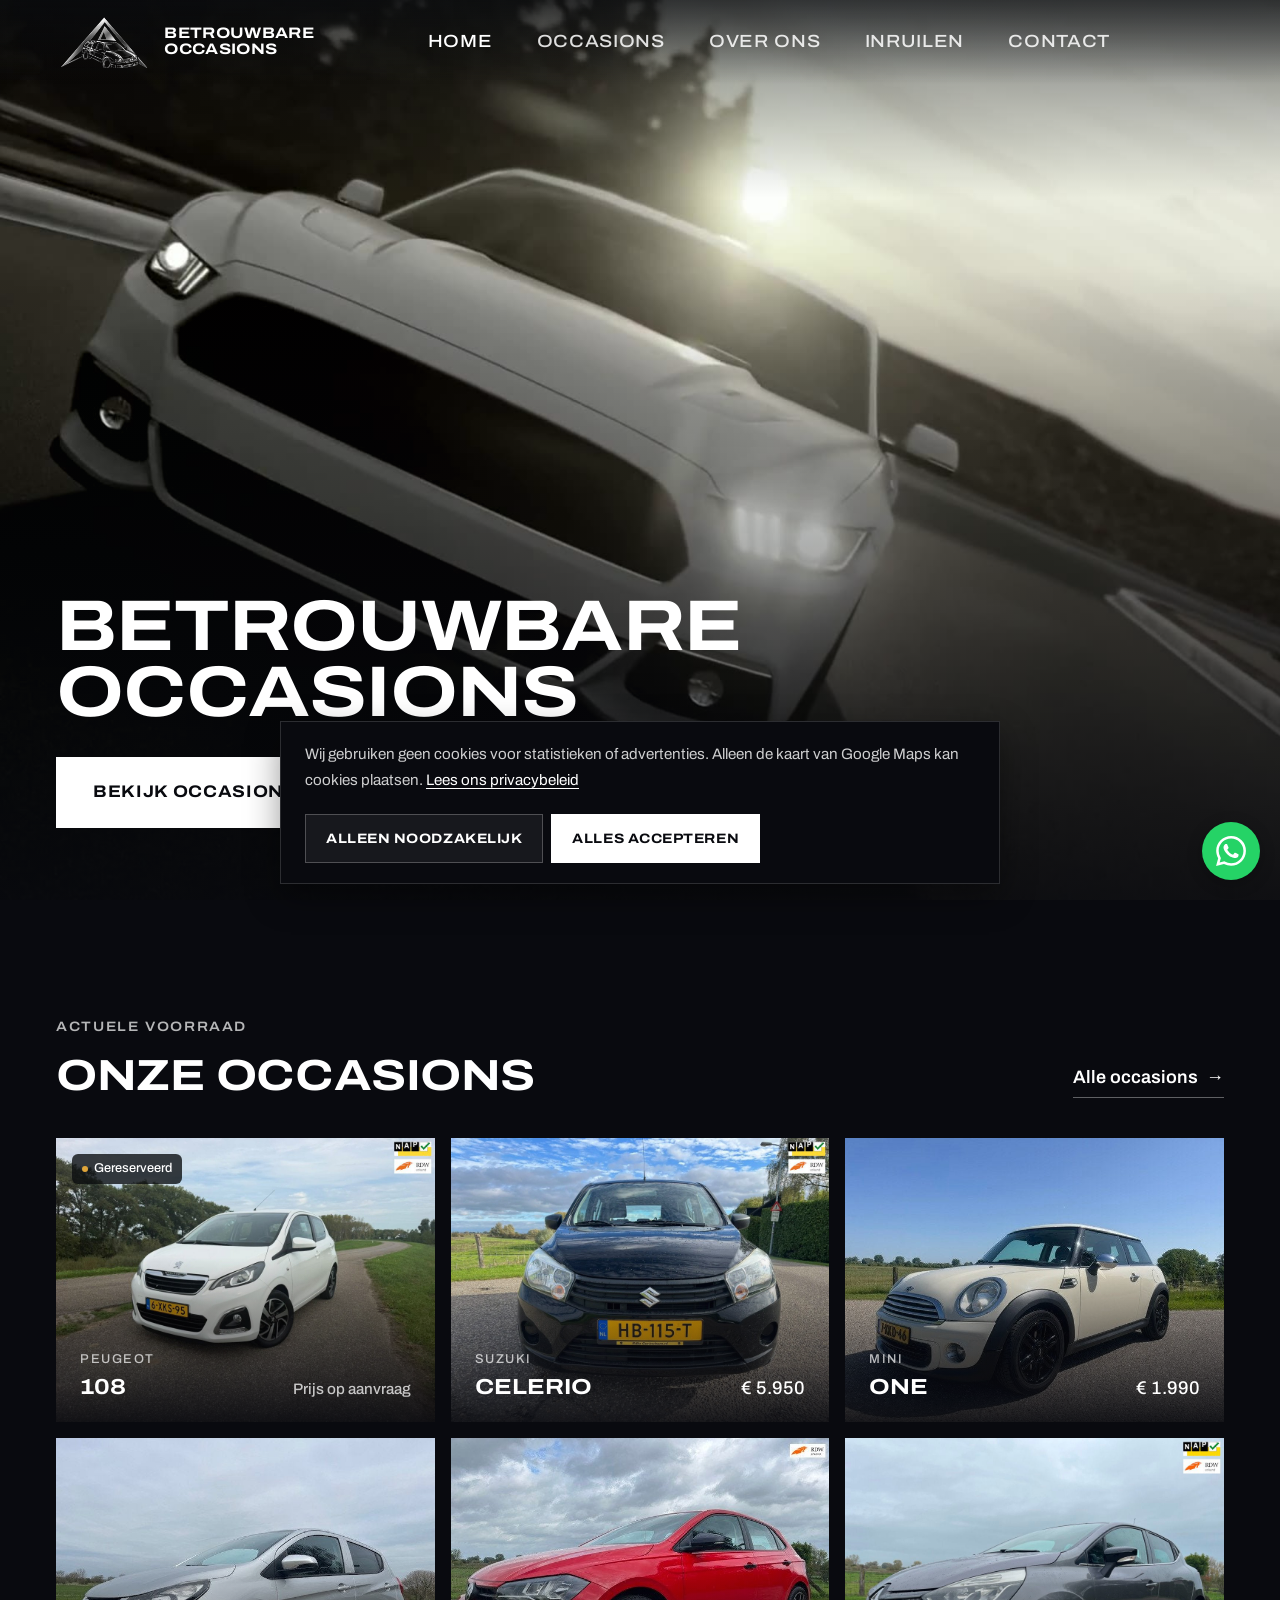
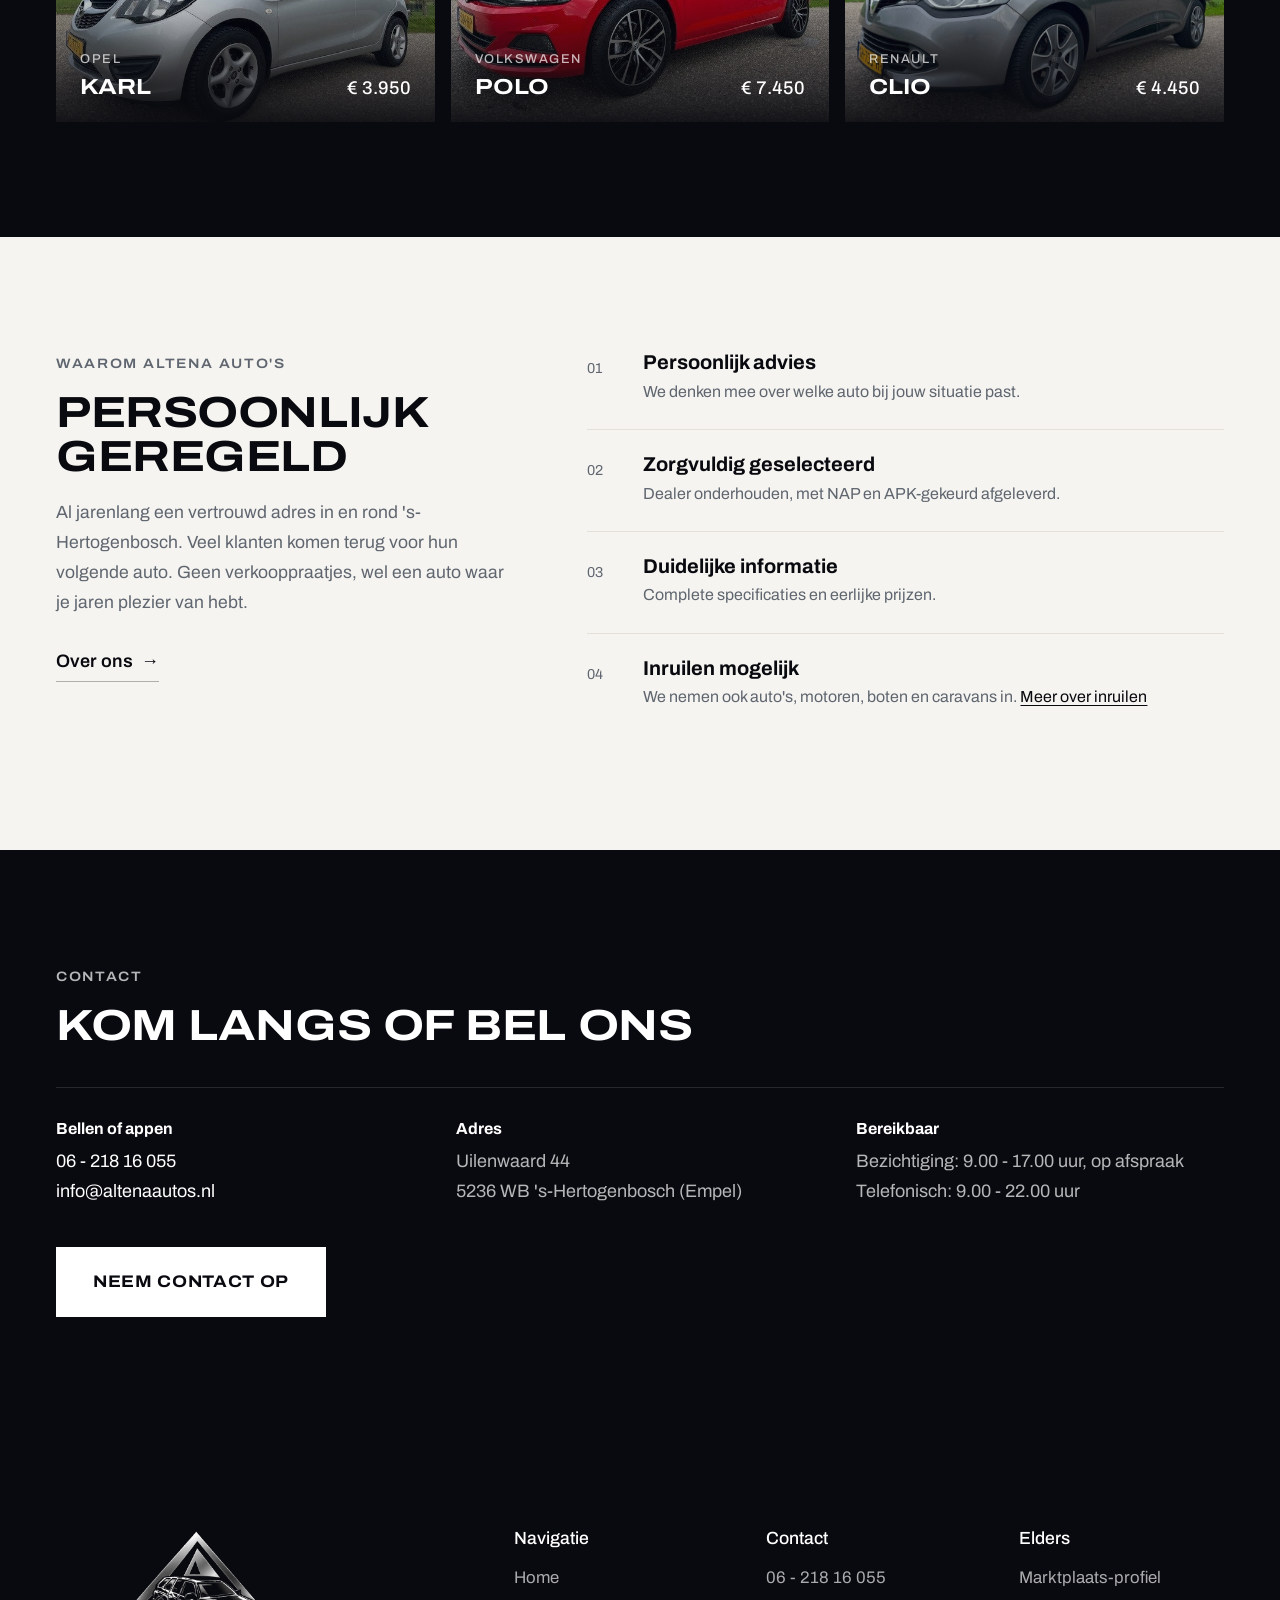
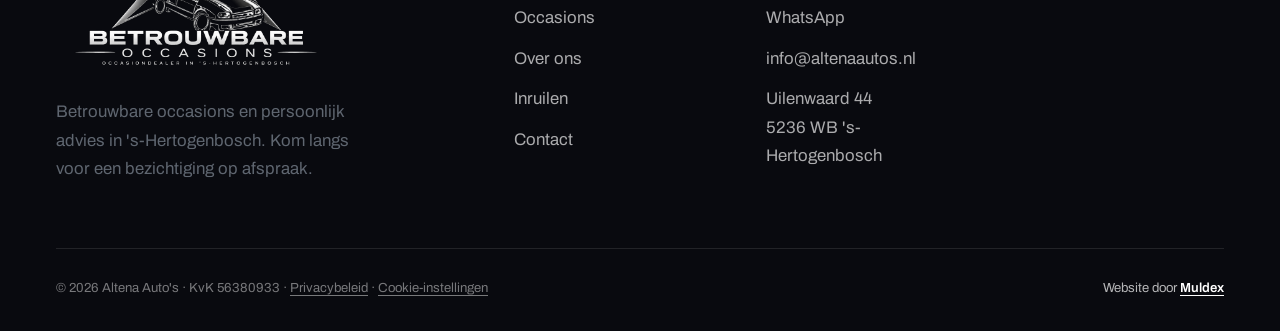
==== index.html @ 9560dcf1 "KvK-nummer 56380933 in footer en privacybeleid Co-Authored-By: Claude Opus 5.5 <noreply@anthropic.co" ====
<!DOCTYPE html>
<html lang="nl">
<head>
<meta charset="UTF-8">
<meta name="viewport" content="width=device-width, initial-scale=1.0">
<title>Altena Auto's | Betrouwbare occasions in 's-Hertogenbosch</title>
<meta name="description" content="Altena Auto's in 's-Hertogenbosch (Empel) verkoopt betrouwbare tweedehands auto's met persoonlijk advies. Bekijk onze actuele occasions en neem vrijblijvend contact op.">
<link rel="canonical" href="https://altenaautos.nl/">

<!-- Open Graph -->
<meta property="og:type" content="website">
<meta property="og:site_name" content="Altena Auto's">
<meta property="og:title" content="Altena Auto's | Betrouwbare occasions in 's-Hertogenbosch">
<meta property="og:description" content="Betrouwbare tweedehands auto's, persoonlijk advies en een auto die bij je past. Bekijk de actuele occasions van Altena Auto's.">
<meta property="og:image" content="https://altenaautos.nl/images/general/og-image.jpg">
<meta property="og:url" content="https://altenaautos.nl/">
<meta property="og:locale" content="nl_NL">
<meta name="twitter:card" content="summary_large_image">
<meta name="twitter:image" content="https://altenaautos.nl/images/general/og-image.jpg">

<link rel="icon" href="/favicon.ico" sizes="48x48">
<link rel="icon" type="image/png" href="/favicon-48.png" sizes="48x48">
<link rel="icon" type="image/png" href="/favicon-32.png" sizes="32x32">
<link rel="icon" type="image/png" href="/favicon-16.png" sizes="16x16">
<link rel="apple-touch-icon" href="/apple-touch-icon.png">
<link rel="manifest" href="/site.webmanifest">
<meta name="theme-color" content="#090A0F">

<!-- Fonts -->
<link rel="preload" href="/fonts/archivo-variable.woff2" as="font" type="font/woff2" crossorigin>

<link rel="stylesheet" href="css/style.css">

<script type="application/ld+json">
{
  "@context": "https://schema.org",
  "@graph": [
    {
      "@type": "AutoDealer",
      "@id": "https://altenaautos.nl/#bedrijf",
      "name": "Altena Auto's",
      "description": "Betrouwbare occasions met persoonlijk advies in 's-Hertogenbosch. Dealer onderhouden, NAP-gecontroleerd en APK-gekeurd afgeleverd.",
      "url": "https://altenaautos.nl/",
      "logo": "https://altenaautos.nl/images/logo/logo-512.png",
      "image": "https://altenaautos.nl/images/general/og-image.jpg",
      "telephone": "+31621816055",
      "email": "info@altenaautos.nl",
      "priceRange": "€€",
      "address": {
        "@type": "PostalAddress",
        "streetAddress": "Uilenwaard 44",
        "postalCode": "5236 WB",
        "addressLocality": "'s-Hertogenbosch",
        "addressRegion": "Noord-Brabant",
        "addressCountry": "NL"
      },
      "contactPoint": {
        "@type": "ContactPoint",
        "telephone": "+31621816055",
        "contactType": "customer service",
        "availableLanguage": "nl",
        "hoursAvailable": { "@type": "OpeningHoursSpecification", "dayOfWeek": ["Monday","Tuesday","Wednesday","Thursday","Friday","Saturday","Sunday"], "opens": "09:00", "closes": "22:00" }
      },
      "sameAs": ["https://www.marktplaats.nl/u/altena-auto-s/248670/"]
    },
    {
      "@type": "WebSite",
      "@id": "https://altenaautos.nl/#website",
      "name": "Altena Auto's",
      "alternateName": ["Altena Autos", "Altenaautos"],
      "url": "https://altenaautos.nl/",
      "inLanguage": "nl-NL",
      "publisher": { "@id": "https://altenaautos.nl/#bedrijf" }
    },
    {
      "@type": "SiteNavigationElement",
      "name": ["Occasions", "Over ons", "Inruilen", "Contact"],
      "url": ["https://altenaautos.nl/occasions", "https://altenaautos.nl/over-ons", "https://altenaautos.nl/inruilen", "https://altenaautos.nl/contact"]
    }
  ]
}
</script>
</head>
<body>
<a class="skip-link" href="#main">Naar hoofdinhoud</a>

<header class="site-header">
  <div class="container">
    <a href="index.html" class="logo" aria-label="Altena Auto's, home">
      <img class="logo-mark" src="images/logo/logo-mark.png" alt="" width="360" height="194"><span class="logo-text">Betrouwbare<br>occasions</span>
    </a>
    <nav class="main-nav" id="main-nav" aria-label="Hoofdnavigatie">
      <a href="index.html" aria-current="page">Home</a>
      <a href="occasions.html">Occasions</a>
      <a href="over-ons.html">Over ons</a>
      <a href="inruilen.html">Inruilen</a>
      <a href="contact.html">Contact</a>
    </nav>
    <div class="header-actions">
      <a href="occasions.html" class="btn btn-primary"><span class="btn-label">Bekijk occasions</span></a>
      <button class="nav-toggle" aria-label="Menu openen" aria-expanded="false" aria-controls="main-nav"><span></span></button>
    </div>
  </div>
</header>

<main id="main">

  <section class="hero hero-video">
    <video class="hero-media" autoplay muted loop playsinline preload="metadata" poster="images/general/hero-poster.jpg" aria-hidden="true">
      <source src="images/general/hero-720.mp4" type="video/mp4" media="(max-width: 900px)">
      <source src="images/general/hero-1080.mp4" type="video/mp4">
    </video>
    <div class="container hero-content">
      <h1>Betrouwbare<br>occasions</h1>
      <div class="hero-ctas">
        <a href="occasions.html" class="btn btn-primary">Bekijk occasions</a>
        <a href="tel:+31621816055" class="btn btn-secondary">Bel 06 - 218 16 055</a>
      </div>
    </div>
  </section>

  <section id="occasions" class="home-stock" aria-labelledby="occasions-heading">
    <div class="container">
      <div class="home-head">
        <div>
          <p class="home-kicker">Actuele voorraad</p>
          <h2 id="occasions-heading">Onze occasions</h2>
        </div>
        <a href="occasions.html" class="home-more">Alle occasions <span aria-hidden="true">→</span></a>
      </div>
      <div class="stagger-grid" id="home-occasion-grid">
        <p>Occasions worden geladen…</p>
      </div>
    </div>
  </section>

  <section class="home-why" aria-labelledby="why-heading">
    <div class="container home-why-grid">
      <div>
        <p class="home-kicker">Waarom Altena Auto's</p>
        <h2 id="why-heading">Persoonlijk geregeld</h2>
        <p class="home-text">Al jarenlang een vertrouwd adres in en rond 's-Hertogenbosch. Veel klanten komen terug voor hun volgende auto. Geen verkooppraatjes, wel een auto waar je jaren plezier van hebt.</p>
        <a href="over-ons.html" class="home-more">Over ons <span aria-hidden="true">→</span></a>
      </div>
      <ol class="home-points">
        <li><span>01</span><div><h3>Persoonlijk advies</h3><p>We denken mee over welke auto bij jouw situatie past.</p></div></li>
        <li><span>02</span><div><h3>Zorgvuldig geselecteerd</h3><p>Dealer onderhouden, met NAP en APK-gekeurd afgeleverd.</p></div></li>
        <li><span>03</span><div><h3>Duidelijke informatie</h3><p>Complete specificaties en eerlijke prijzen.</p></div></li>
        <li><span>04</span><div><h3>Inruilen mogelijk</h3><p>We nemen ook auto's, motoren, boten en caravans in. <a href="inruilen.html">Meer over inruilen</a></p></div></li>
      </ol>
    </div>
  </section>

  <section class="home-contact" aria-labelledby="contact-heading">
    <div class="container">
      <p class="home-kicker">Contact</p>
      <h2 id="contact-heading">Kom langs of bel ons</h2>
      <div class="home-contact-grid">
        <div>
          <h3>Bellen of appen</h3>
          <p><a href="tel:+31621816055">06 - 218 16 055</a><br><a href="mailto:info@altenaautos.nl">info@altenaautos.nl</a></p>
        </div>
        <div>
          <h3>Adres</h3>
          <p>Uilenwaard 44<br>5236 WB 's-Hertogenbosch (Empel)</p>
        </div>
        <div>
          <h3>Bereikbaar</h3>
          <p>Bezichtiging: 9.00 - 17.00 uur, op afspraak<br>Telefonisch: 9.00 - 22.00 uur</p>
        </div>
      </div>
      <a href="contact.html" class="btn btn-primary">Neem contact op</a>
    </div>
  </section>

</main>

<footer class="site-footer">
  <div class="container">
    <div class="footer-grid">
      <div class="footer-col footer-brand">
        <a href="index.html" class="logo" aria-label="Altena Auto's, home">
          <img class="logo-full" src="images/logo/logo-full.png" alt="Betrouwbare Occasions, occasiondealer in 's-Hertogenbosch" width="900" height="450">
        </a>
        <p>Betrouwbare occasions en persoonlijk advies in 's-Hertogenbosch. Kom langs voor een bezichtiging op afspraak.</p>
      </div>
      <div class="footer-col">
        <h4>Navigatie</h4>
        <ul>
          <li><a href="index.html">Home</a></li>
          <li><a href="occasions.html">Occasions</a></li>
          <li><a href="over-ons.html">Over ons</a></li>
          <li><a href="inruilen.html">Inruilen</a></li>
          <li><a href="contact.html">Contact</a></li>
        </ul>
      </div>
      <div class="footer-col">
        <h4>Contact</h4>
        <ul>
          <li><a href="tel:+31621816055">06 - 218 16 055</a></li>
          <li><a href="mailto:info@altenaautos.nl">info@altenaautos.nl</a></li>
          <li>Uilenwaard 44<br>5236 WB 's-Hertogenbosch</li>
        </ul>
      </div>
      <div class="footer-col">
        <h4>Elders</h4>
        <ul>
          <li><a href="https://www.marktplaats.nl/u/altena-auto-s/248670/" target="_blank" rel="noopener">Marktplaats-profiel</a></li>
        </ul>
      </div>
    </div>
    <div class="footer-bottom">
      <span>© <span id="footer-year"></span> Altena Auto's · KvK 56380933 · <a href="privacybeleid.html">Privacybeleid</a> · <button type="button" class="cookie-settings-link">Cookie-instellingen</button></span>
      <span class="credit">Website door <a href="https://muldex.nl" target="_blank" rel="noopener">Muldex</a></span>
    </div>
  </div>
</footer>

<div class="mobile-cta-bar">
  <a href="tel:+31621816055" class="btn btn-outline">Bel direct</a>
  <a href="occasions.html" class="btn btn-primary">Bekijk occasions</a>
</div>

<script src="js/vehicles.js"></script>
<script src="js/main.js"></script>
<script>
  document.getElementById("footer-year").textContent = new Date().getFullYear();
  (async function () {
    const grid = document.getElementById("home-occasion-grid");
    try {
      const vehicles = await AltenaVehicles.loadVehicles();
      const featured = vehicles.filter(v => v.status !== "verkocht").slice(0, 6);
      grid.innerHTML = (featured.length ? featured : vehicles).map(v => AltenaVehicles.occasionCardHTML(v)).join("");
    } catch (e) {
      grid.innerHTML = '<p class="text-center">Voorraad kon niet worden geladen. <a href="occasions.html">Bekijk de occasionpagina</a>.</p>';
      console.error(e);
    }
    AltenaVehicles.renderReveal();
  })();
</script>
</body>
</html>
---- css/style.css ----
/* =========================================================
   Altena Auto's, Design System
   Rustige showroom: donkere openers, warme lichte contentvlakken,
   de foto's van de auto's als blikvanger en het oranje merkaccent
   alleen op knoppen en prijzen.
   Typografie: Barlow (tekst) + IBM Plex Mono (specificaties).
   ========================================================= */
@font-face {
  font-family: "Archivo"; font-style: normal; font-display: swap;
  font-weight: 100 900; font-stretch: 62% 125%;
  src: url("../fonts/archivo-variable.woff2") format("woff2-variations"), url("../fonts/archivo-variable.woff2") format("woff2");
}

:root {
  /* Colors */
  --color-ink:        #090A0F;
  --color-ink-soft:   #11131A;
  --color-ink-line:   rgba(255, 255, 255, 0.10);
  --color-ink-line-strong: rgba(255, 255, 255, 0.18);

  --color-orange:      #090A0F;
  --color-orange-dark: #090A0F;
  --color-orange-light:#FFFFFF;
  --color-orange-wash: rgba(9, 10, 15, 0.06);

  --color-white:  #FFFFFF;
  --color-gray-50:  #F6F4F0;
  --color-gray-100: #EFECE6;
  --color-gray-200: #E4E0D8;
  --color-gray-300: #D2CDC2;
  --color-gray-400: #9A968D;
  --color-gray-600: #5F6670;
  --color-gray-800: #2B333C;

  --color-text:       #14171B;
  --color-text-muted: #5F6670;
  --color-line:       #E4E0D8;

  --color-available: #1E8E5A;
  --color-reserved:  #B4740E;
  --color-sold:      #6B7280;

  /* Typography */
  --font-display: "Archivo", "Segoe UI", Arial, sans-serif;
  --font-body: "Archivo", "Segoe UI", Arial, sans-serif;
  --font-serif: "Archivo", "Segoe UI", Arial, sans-serif;
  --font-mono: "Archivo", "Segoe UI", Arial, sans-serif;

  /* Radii */
  --radius-sm: 8px;
  --radius-md: 12px;
  --radius-lg: 16px;
  --radius-pill: 999px;

  /* Shadows */
  --shadow-sm: 0 1px 2px rgba(10, 12, 15, 0.06);
  --shadow-md: 0 8px 24px rgba(10, 12, 15, 0.08);
  --shadow-lg: 0 16px 40px rgba(10, 12, 15, 0.16);

  /* Layout */
  --container-w: 1240px;
  --header-h: 84px;

  --ease-out: cubic-bezier(0.2, 0.8, 0.2, 1);
  --dur-fast: 0.15s;
  --dur-med: 0.24s;
}

*, *::before, *::after { box-sizing: border-box; }
* { margin: 0; padding: 0; }

html { scroll-behavior: smooth; scroll-padding-top: calc(var(--header-h) + 16px); }

@media (prefers-reduced-motion: reduce) {
  html { scroll-behavior: auto; }
  *, *::before, *::after { animation-duration: 0.01ms !important; animation-delay: 0s !important; transition-duration: 0.01ms !important; }
  .hero-content > *, .reveal { opacity: 1 !important; transform: none !important; }
}

body {
  font-family: var(--font-body);
  background: var(--color-gray-50);
  color: var(--color-text);
  font-size: 17.5px;
  line-height: 1.7;
  -webkit-font-smoothing: antialiased;
  text-rendering: optimizeLegibility;
  overflow-x: hidden;
}
::selection { background: var(--color-orange); color: var(--color-white); }

img, svg { display: block; max-width: 100%; }
a { color: inherit; text-decoration: none; }
button { font: inherit; cursor: pointer; background: none; border: none; color: inherit; }
ul, ol { list-style: none; }
input, select, textarea { font: inherit; color: inherit; }
:focus-visible { outline: 2px solid var(--color-orange-light); outline-offset: 3px; }

h1, h2, h3, h4 {
  font-family: var(--font-display);
  color: var(--color-ink);
  line-height: 1.08;
  font-weight: 600;
  letter-spacing: 0;
}

h1 { font-size: clamp(2.4rem, 5vw, 4.2rem); }
h2 { font-size: clamp(2rem, 4vw, 3.3rem); }
h3 { font-size: 1.3rem; letter-spacing: 0; }
h4 { font-size: 1.05rem; letter-spacing: 0; }

p { color: var(--color-text-muted); }

/* Oud kleuraccent binnen kopjes: <em class="serif-em">woord</em>. Neemt nu gewoon de kleur van de kop over,
   zodat oranje alleen op knoppen en prijzen staat. */
.serif-em { font-style: normal; font-weight: inherit; font-size: 1em; color: inherit; }

/* Specificaties, prijzen en nummers: rustig monospace, zoals op een kenteken of keuringsrapport */
.mono { font-family: var(--font-mono); font-variant-numeric: tabular-nums; }

.container { max-width: var(--container-w); margin: 0 auto; padding: 0 28px; }

.visually-hidden {
  position: absolute; width: 1px; height: 1px; padding: 0; margin: -1px;
  overflow: hidden; clip: rect(0,0,0,0); white-space: nowrap; border: 0;
}

.skip-link {
  position: absolute; left: 16px; top: -60px; z-index: 1000;
  background: var(--color-orange); color: var(--color-white);
  padding: 12px 20px; border-radius: var(--radius-sm); font-weight: 600;
  transition: top var(--dur-med) var(--ease-out);
}
.skip-link:focus { top: 16px; }

section { padding: 120px 0; }
@media (max-width: 900px) { section { padding: 72px 0; } }

.section-head { max-width: 720px; margin: 0 0 56px; }
.section-head.center { margin-left: auto; margin-right: auto; text-align: center; }
.section-head.split { max-width: none; display: flex; align-items: flex-end; justify-content: space-between; gap: 32px; flex-wrap: wrap; }
.eyebrow {
  display: inline-block;
  font-size: 0.95rem; font-weight: 500;
  letter-spacing: 0; color: var(--color-text-muted);
  margin-bottom: 16px;
}
.hero .eyebrow, .page-hero .eyebrow, .section-dark .eyebrow, .cta-band .eyebrow { color: rgba(255,255,255,0.64); }
.section-head p { margin-top: 16px; font-size: 1.08rem; max-width: 560px; }
.section-head.center p { margin-left: auto; margin-right: auto; }

/* ---------- Buttons ---------- */
.btn {
  position: relative; display: inline-flex; align-items: center; justify-content: center; gap: 10px;
  padding: 16px 28px; border-radius: var(--radius-sm); font-weight: 500;
  font-size: 0.95rem; letter-spacing: 0; white-space: nowrap; cursor: pointer;
  transition: background-color var(--dur-fast) var(--ease-out), color var(--dur-fast) var(--ease-out), border-color var(--dur-fast) var(--ease-out), transform var(--dur-fast) var(--ease-out);
  border: 1px solid transparent;
}
.btn:active { transform: scale(0.98); }
/* Witte tekst op oranje haalt geen 4,5:1, dus de knop gebruikt de donkere oranje tint */
.btn-primary { background: var(--color-orange-dark); color: var(--color-white) }
.btn-primary:hover { background: #2B333C; }
.btn-secondary { background: rgba(255,255,255,0.06); color: var(--color-white); border-color: rgba(255,255,255,0.24); }
.btn-secondary:hover { background: rgba(255,255,255,0.12); border-color: rgba(255,255,255,0.4); }
.btn-outline { background: transparent; color: var(--color-ink); border-color: rgba(10,12,15,0.22); }
.btn-outline:hover { border-color: var(--color-ink); background: var(--color-ink); color: var(--color-white); }
.btn-block { width: 100%; }
.btn-sm { padding: 8px 16px; font-size: 0.88rem; }
.btn[disabled] { opacity: 0.55; cursor: not-allowed; }
.btn .arr { transition: transform var(--dur-fast) var(--ease-out); }
.btn:hover .arr { transform: translateX(2px); }

/* Rustige tekstlink met pijl, o.a. voor de originele advertentie */
.link-quiet {
  display: inline-flex; align-items: center; justify-content: center; gap: 8px;
  font-size: 0.88rem; font-weight: 600; color: var(--color-text-muted);
  padding: 8px 0; transition: color var(--dur-med);
}
.link-quiet:hover { color: var(--color-orange); }
.link-quiet .ext-icon { width: 13px; height: 13px; }

/* ---------- Header ---------- */
.site-header {
  position: fixed; top: 0; left: 0; right: 0; z-index: 500; height: var(--header-h);
  background: linear-gradient(180deg, rgba(10,12,15,0.62) 0%, rgba(10,12,15,0) 100%);
  transition: background-color var(--dur-med), box-shadow var(--dur-med);
}
.site-header.scrolled {
  background: rgba(10,12,15,0.96);
  box-shadow: 0 1px 0 rgba(255,255,255,0.08);
}
.site-header .container { height: 100%; display: flex; align-items: center; justify-content: space-between; gap: 24px; }

.logo { display: inline-flex; align-items: center; gap: 10px; flex-shrink: 0; }
.logo img { height: 46px; width: auto; }
.logo-fallback {
  display: inline-flex; align-items: baseline; gap: 4px;
  font-family: var(--font-display); font-weight: 700; font-size: 1.5rem;
  letter-spacing: 0; color: var(--color-white);
}
.logo-fallback em { font-style: normal; color: var(--color-orange); position: relative; }
.logo-fallback .bang { color: var(--color-orange); font-weight: 800; }

.main-nav { display: flex; align-items: center; gap: 4px; }
.main-nav a {
  position: relative; color: rgba(255,255,255,0.72); font-weight: 500; font-size: 0.95rem;
  letter-spacing: 0; padding: 8px 16px;
  transition: color var(--dur-fast);
}
.main-nav a:hover { color: var(--color-white); }
.main-nav a[aria-current="page"] { color: var(--color-white); }

.header-actions { display: flex; align-items: center; gap: 12px; }
.header-actions .btn { padding: 12px 20px; font-size: 0.9rem; }

.nav-toggle {
  display: none; width: 44px; height: 44px; border-radius: var(--radius-sm);
  align-items: center; justify-content: center; color: var(--color-white);
}
.nav-toggle span, .nav-toggle::before, .nav-toggle::after {
  content: ""; display: block; width: 22px; height: 2px; background: currentColor;
  position: relative; transition: transform var(--dur-med), opacity var(--dur-med);
}
.nav-toggle::before { position: absolute; transform: translateY(-7px); }
.nav-toggle::after { position: absolute; transform: translateY(7px); }
.nav-toggle[aria-expanded="true"] span { opacity: 0; }
.nav-toggle[aria-expanded="true"]::before { transform: rotate(45deg); }
.nav-toggle[aria-expanded="true"]::after { transform: rotate(-45deg); }

@media (max-width: 980px) {
  .main-nav { position: fixed; inset: 0; background: var(--color-ink); padding: calc(var(--header-h) + 28px) 28px 28px;
    flex-direction: column; align-items: stretch; justify-content: flex-start; gap: 4px;
    transform: translateY(-12px); opacity: 0; pointer-events: none;
    transition: transform var(--dur-med) var(--ease-out), opacity var(--dur-med) var(--ease-out); }
  .main-nav.open { transform: translateY(0); opacity: 1; pointer-events: auto; }
  .main-nav a { padding: 16px 0; font-size: 1.75rem; font-weight: 500; letter-spacing: 0; color: rgba(255,255,255,0.72); border-bottom: 1px solid rgba(255,255,255,0.08); }
  .main-nav a[aria-current="page"] { color: var(--color-white); }
  /* Primaire CTA verhuist op mobiel naar de duimvriendelijke .mobile-cta-bar onderaan. */
  .header-actions > a.btn { display: none; }
  .nav-toggle { display: inline-flex; position: relative; z-index: 2; }
  .logo { position: relative; z-index: 2; }

  .mobile-cta-bar {
    display: flex; gap: 8px; position: fixed; left: 12px; right: 12px; bottom: 12px; z-index: 450;
    background: var(--color-ink); border: 1px solid rgba(255,255,255,0.1); border-radius: var(--radius-lg);
    padding: 8px;
    box-shadow: 0 8px 24px rgba(0, 0, 0, 0.3);
  }
  .mobile-cta-bar .btn { flex: 1; padding: 12px; font-size: 0.9rem; }
  .mobile-cta-bar .btn-outline { color: var(--color-white); border-color: rgba(255,255,255,0.25); }
  .mobile-cta-bar .btn-outline:hover { background: rgba(255,255,255,0.12); }
  body { padding-bottom: 88px; }
}
@media (min-width: 981px) {
  .mobile-cta-bar { display: none; }
}

/* ---------- Hero ---------- */
.hero {
  position: relative; isolation: isolate; overflow: hidden;
  min-height: 100vh; min-height: 100svh; display: flex; align-items: flex-end;
  padding: calc(var(--header-h) + 48px) 0 clamp(64px, 11vh, 112px);
  background: var(--color-ink); color: var(--color-white);
}
.hero::before {
  content: ""; position: absolute; inset: 0; z-index: -2;
  background-image: var(--hero-image, none);
  background-size: cover; background-position: 62% 40%;
}
/* Links en onder donkerder voor leesbaarheid, rechts blijft de auto zichtbaar. */
.hero::after {
  content: ""; position: absolute; inset: 0; z-index: -1;
  background:
    linear-gradient(90deg, rgba(10,12,15,0.92) 0%, rgba(10,12,15,0.62) 36%, rgba(10,12,15,0) 68%),
    linear-gradient(0deg, var(--color-ink) 0%, rgba(10,12,15,0) 38%),
    linear-gradient(180deg, rgba(10,12,15,0.55) 0%, rgba(10,12,15,0) 24%);
}
.hero-content { position: relative; z-index: 2; }
/* Eén rustige entree bij het laden: kort infaden en een paar pixels omhoog */
.hero-content > * {
  opacity: 0; transform: translateY(8px);
  animation: riseIn 0.4s var(--ease-out) forwards;
}
.hero-content > *:nth-child(2) { animation-delay: 0.04s; }
.hero-content > *:nth-child(3) { animation-delay: 0.08s; }
.hero-content > *:nth-child(4) { animation-delay: 0.12s; }
.hero-content > *:nth-child(5) { animation-delay: 0.16s; }
@keyframes riseIn { to { opacity: 1; transform: translateY(0); } }

.hero .eyebrow { margin-bottom: 24px; }
.hero h1 {
  color: var(--color-white); font-size: clamp(2.6rem, 5.6vw, 5rem); font-weight: 600;
  line-height: 1.02; letter-spacing: -0.01em; max-width: 14ch; margin-bottom: 28px;
}
/* Tweede deel van de kop in contourletters; op kleine schermen gewoon wit voor de leesbaarheid */
.hero h1 .outline { color: transparent; -webkit-text-stroke: 1.5px rgba(255,255,255,0.92); }
@media (max-width: 640px) { .hero h1 .outline { color: var(--color-white); -webkit-text-stroke: 0; } }
.hero p.lead { font-size: clamp(1.05rem, 1.5vw, 1.25rem); color: rgba(255,255,255,0.76); max-width: 500px; margin-bottom: 40px; line-height: 1.6; }
.hero-ctas { display: flex; gap: 12px; flex-wrap: wrap; margin-bottom: 56px; }

.hero-stats {
  display: inline-flex; gap: 0; padding: 4px;
  background: rgba(10,12,15,0.6); border: 1px solid rgba(255,255,255,0.1); border-radius: var(--radius-md);
}
.hero-stats > div { padding: 12px 28px; display: flex; flex-direction: column; gap: 4px; }
.hero-stats > div + div { border-left: 1px solid rgba(255,255,255,0.1); }
.hero-stats div strong { display: block; font-family: var(--font-mono); font-size: 1.6rem; font-weight: 500; letter-spacing: 0; line-height: 1.1; color: var(--color-white); font-variant-numeric: tabular-nums; }
.hero-stats div span { font-size: 0.82rem; color: rgba(255,255,255,0.6); letter-spacing: 0; }

.scroll-cue { display: none; }

@media (max-width: 900px) {
  .hero::before { background-position: 72% center; }
  .hero::after {
    background:
      linear-gradient(0deg, var(--color-ink) 0%, rgba(10,12,15,0.62) 50%, rgba(10,12,15,0.12) 100%),
      linear-gradient(180deg, rgba(10,12,15,0.55) 0%, rgba(10,12,15,0) 22%);
  }
}
@media (max-width: 640px) {
  .hero { padding-bottom: 112px; } /* ruimte voor de vaste onderbalk */
  .hero .eyebrow { font-size: 0.88rem; margin-bottom: 16px; }
  .hero h1 { max-width: 11ch; margin-bottom: 20px; }
  .hero p.lead { margin-bottom: 32px; }
  .hero-ctas { flex-direction: column; margin-bottom: 32px; }
  .hero-ctas .btn { width: 100%; }
  .hero-stats { display: grid; grid-template-columns: repeat(3, 1fr); width: 100%; }
  .hero-stats > div { padding: 12px; }
  .hero-stats div strong { font-size: 1.25rem; }
  .hero-stats div span { font-size: 0.75rem; }
}

/* ---------- USP-regel onder de hero (vervangt de lopende marquee) ---------- */
.usp-strip { padding: 0; background: var(--color-ink); border-top: 1px solid rgba(255,255,255,0.08); }
.usp-strip ul { display: flex; flex-wrap: wrap; gap: 8px 32px; padding: 20px 0; }
.usp-strip li { display: inline-flex; align-items: center; gap: 8px; font-size: 0.92rem; color: rgba(255,255,255,0.64); }
.usp-strip svg { width: 16px; height: 16px; color: rgba(255,255,255,0.44); flex-shrink: 0; }

/* ---------- Page hero (interior pages) ---------- */
.page-hero {
  position: relative; isolation: isolate; overflow: hidden; color: var(--color-white);
  background: var(--color-ink);
  padding: calc(var(--header-h) + 72px) 0 72px; text-align: left;
}
.page-hero::before {
  content: ""; position: absolute; inset: 0; z-index: 0;
  background: url("../images/general/hero.webp") 70% 40% / cover no-repeat;
  opacity: 0.4;
  -webkit-mask-image: linear-gradient(90deg, transparent 5%, #000 95%);
  mask-image: linear-gradient(90deg, transparent 5%, #000 95%);
}
.page-hero::after {
  content: ""; position: absolute; inset: 0; z-index: 0;
  background: linear-gradient(0deg, var(--color-ink) 0%, rgba(10,12,15,0) 60%);
}
.page-hero > .container { position: relative; z-index: 1; }
.page-hero h1 { color: var(--color-white); font-size: clamp(2.4rem, 5.2vw, 4.4rem); letter-spacing: -0.01em; line-height: 1.04; }
.page-hero p { color: rgba(255,255,255,0.74); max-width: 560px; margin-top: 20px; font-size: 1.1rem; }
.breadcrumbs { display: flex; gap: 8px; flex-wrap: wrap; font-size: 0.85rem; letter-spacing: 0; color: rgba(255,255,255,0.5); margin-bottom: 24px; }
.breadcrumbs a:hover { color: var(--color-white); }
.breadcrumbs span[aria-current] { color: rgba(255,255,255,0.8); }

/* ---------- Occasion cards ---------- */
.occasion-grid {
  display: grid; grid-template-columns: repeat(3, 1fr); gap: 56px 28px;
}
@media (max-width: 1080px) { .occasion-grid { grid-template-columns: repeat(2, 1fr); } }
@media (max-width: 700px) { .occasion-grid { grid-template-columns: 1fr; gap: 44px; } }

/* Horizontale rail (homepage): swipe/scroll met snap */
.occasion-rail {
  display: flex; gap: 28px; overflow-x: auto; scroll-snap-type: x mandatory; scrollbar-width: none;
  padding: 6px max(28px, calc((100vw - var(--container-w)) / 2 + 28px)) 8px;
  scroll-padding-left: max(28px, calc((100vw - var(--container-w)) / 2 + 28px));
  overscroll-behavior-x: contain;
}
.occasion-rail::-webkit-scrollbar { display: none; }
.occasion-rail > .occasion-card { flex: 0 0 min(84vw, 460px); scroll-snap-align: start; }
.occasion-rail > p { color: rgba(255,255,255,0.6); }
/* Kaarten om en om iets lager, zodat de rij als een showroom leest in plaats van een raster */
@media (min-width: 901px) {
  .occasion-rail { padding-bottom: 64px; }
  .occasion-rail > .occasion-card:nth-child(even) { margin-top: 56px; }
}

.rail-controls { display: flex; gap: 8px; }
.rail-btn {
  width: 48px; height: 48px; border-radius: var(--radius-sm); display: inline-flex; align-items: center; justify-content: center;
  border: 1px solid rgba(255,255,255,0.2); color: var(--color-white);
  transition: background-color var(--dur-fast), border-color var(--dur-fast), opacity var(--dur-fast);
}
.rail-btn svg { width: 18px; height: 18px; stroke-width: 1.5; }
.rail-btn:hover:not(:disabled) { background: rgba(255,255,255,0.1); border-color: rgba(255,255,255,0.4); }
.rail-btn:disabled { opacity: 0.3; cursor: default; }

.occasion-card {
  --c-ink: var(--color-ink); --c-muted: var(--color-text-muted); --c-soft: var(--color-gray-400);
  position: relative; display: flex; flex-direction: column;
}
.section-dark .occasion-card { --c-ink: var(--color-white); --c-muted: rgba(255,255,255,0.62); --c-soft: rgba(255,255,255,0.4); }

.occasion-card .media {
  position: relative; display: block; aspect-ratio: 4 / 3; overflow: hidden;
  border-radius: var(--radius-md); background: var(--color-ink-soft);
}
.occasion-card .media img {
  width: 100%; height: 100%; object-fit: cover;
  transition: opacity var(--dur-med) var(--ease-out);
}
.occasion-card:hover .media img { opacity: 0.92; }

.media-placeholder {
  width: 100%; height: 100%; display: flex; flex-direction: column; align-items: center;
  justify-content: center; gap: 10px; color: var(--color-gray-400);
  background: linear-gradient(135deg, var(--color-gray-100), var(--color-gray-50));
}
.media-placeholder svg { width: 52px; height: 52px; opacity: 0.7; }
.media-placeholder span { font-size: 0.85rem; font-weight: 500; }

.card-badges { position: absolute; top: 12px; left: 12px; display: flex; gap: 8px; flex-wrap: wrap; z-index: 2; }
.badge {
  display: inline-flex; align-items: center; gap: 6px; padding: 4px 10px;
  border-radius: 6px; font-size: 0.8rem; font-weight: 500;
  letter-spacing: 0; text-transform: none; color: var(--color-white);
  background: rgba(10,12,15,0.78);
}
.badge::before { content: ""; width: 6px; height: 6px; border-radius: 50%; background: currentColor; opacity: 0.5; }
.badge-new::before { background: var(--color-orange-light); opacity: 1; }
.badge-reserved::before { background: #E0A53A; opacity: 1; }
.badge-sold::before { background: #9CA3AF; opacity: 1; }
.badge-available::before { background: #3FBF7F; opacity: 1; }

.occasion-card.is-sold .media img,
.occasion-card.is-sold .media-placeholder { filter: grayscale(0.7); opacity: 0.7; }

.card-body { padding: 20px 0 0; display: flex; flex-direction: column; gap: 16px; flex: 1; }
.card-body .brand { display: block; font-size: 0.9rem; font-weight: 500; letter-spacing: 0; text-transform: none; color: var(--c-muted); margin-bottom: 4px; }
.card-body h3 { margin: 0; font-size: clamp(1.5rem, 2.2vw, 1.9rem); font-weight: 600; letter-spacing: 0; color: var(--c-ink); }
.card-body h3 a::after { content: ""; position: absolute; inset: 0; z-index: 1; } /* hele kaart klikbaar */
.card-body .version { color: var(--c-muted); font-size: 0.95rem; margin-top: 4px; }

.card-specs { display: flex; flex-direction: column; gap: 4px; font-family: var(--font-mono); font-size: 0.82rem; color: var(--c-muted); font-variant-numeric: tabular-nums; }
.card-specs > div { display: flex; align-items: center; flex-wrap: wrap; }
.card-specs span { display: inline-flex; align-items: center; white-space: nowrap; }
.card-specs span + span::before { content: ""; width: 1px; height: 12px; background: var(--c-soft); opacity: 0.6; margin: 0 12px; }

.card-footer { margin-top: auto; display: flex; align-items: center; justify-content: space-between; gap: 12px; padding-top: 16px; border-top: 1px solid var(--color-line); }
.section-dark .card-footer { border-top-color: rgba(255,255,255,0.1); }
.card-price { font-family: var(--font-mono); font-size: 1.45rem; color: var(--c-ink); font-weight: 500; letter-spacing: 0; line-height: 1.1; font-variant-numeric: tabular-nums; }
.card-price small { display: block; font-family: var(--font-body); font-size: 0.78rem; font-weight: 400; letter-spacing: 0; color: var(--c-soft); margin-top: 4px; }
.card-price.on-request { font-family: var(--font-body); font-size: 1.05rem; color: var(--c-muted); font-weight: 500; }
.card-go {
  width: 40px; height: 40px; border-radius: var(--radius-sm); display: inline-flex; align-items: center; justify-content: center;
  border: 1px solid var(--c-soft); color: var(--c-ink); flex-shrink: 0;
  transition: background-color var(--dur-fast), color var(--dur-fast), border-color var(--dur-fast);
}
.card-go svg { width: 16px; height: 16px; stroke-width: 1.5; }
.occasion-card:hover .card-go { background: var(--color-orange-dark); border-color: var(--color-orange-dark); color: var(--color-white); }

/* ---------- Editorial lijst (waarom Altena) ---------- */
.editorial-grid { display: grid; grid-template-columns: 5fr 7fr; gap: 96px; align-items: start; }
.editorial-head { position: sticky; top: calc(var(--header-h) + 48px); }
.editorial-head p { margin-top: 20px; max-width: 400px; font-size: 1.08rem; }
.editorial-list { display: flex; flex-direction: column; }
.editorial-list li { display: grid; grid-template-columns: 64px 1fr; gap: 12px; padding: 32px 0; border-top: 1px solid var(--color-line); }
.editorial-list li:first-child { padding-top: 0; border-top: none; }
.editorial-list .num { font-family: var(--font-mono); font-weight: 400; font-size: 0.95rem; line-height: 1.9; color: var(--color-text-muted); }
.editorial-list h3 { font-size: clamp(1.35rem, 2vw, 1.65rem); margin-bottom: 8px; letter-spacing: 0; }
.editorial-list p { font-size: 1.02rem; max-width: 480px; }
@media (max-width: 900px) {
  .editorial-grid { grid-template-columns: 1fr; gap: 40px; }
  .editorial-head { position: static; }
  .editorial-list li { grid-template-columns: 48px 1fr; padding: 24px 0; }
}

/* Oude trust-grid blijft beschikbaar voor andere pagina's */
.trust-grid { display: grid; grid-template-columns: repeat(auto-fit, minmax(220px, 1fr)); gap: 28px; }
.trust-item { display: flex; flex-direction: column; gap: 12px; }
.trust-item .icon { display: flex; color: var(--color-text-muted); }
.trust-item .icon svg { width: 20px; height: 20px; stroke-width: 1.5; }
.trust-item h3 { font-size: 1.1rem; }
.trust-item p { font-size: 0.96rem; margin: 0; }

.section-dark { background: var(--color-ink); color: var(--color-white); }
.section-dark h2, .section-dark h3 { color: var(--color-white); }
.section-dark p { color: rgba(255,255,255,0.66); }
.section-dark .section-head p { color: rgba(255,255,255,0.66); }
.section-gray { background: var(--color-gray-100); }

/* ---------- Marktplaats trust strip (niet meer op de homepage gebruikt) ---------- */
.mp-strip {
  display: flex; align-items: center; justify-content: space-between; gap: 24px; flex-wrap: wrap;
  background: var(--color-white); border-radius: var(--radius-lg); padding: 36px 40px;
  box-shadow: var(--shadow-md);
}
.mp-strip .mp-text { max-width: 560px; }
.ext-icon { width: 14px; height: 14px; }

/* ---------- Reviews ---------- */
.reviews-grid { display: grid; grid-template-columns: repeat(auto-fit, minmax(260px, 1fr)); gap: 24px; }
.review-card { background: var(--color-white); border-radius: var(--radius-md); padding: 26px; box-shadow: var(--shadow-sm); }
.review-card .stars { color: var(--color-orange); letter-spacing: 2px; margin-bottom: 12px; }
.review-empty {
  border: 2px dashed var(--color-gray-300); border-radius: var(--radius-lg); padding: 48px;
  text-align: center; color: var(--color-text-muted);
}

/* ---------- Filters (occasions page) ---------- */
.stock-layout { display: grid; grid-template-columns: 300px 1fr; gap: 56px; align-items: start; }
@media (max-width: 980px) { .stock-layout { grid-template-columns: 1fr; } }

.filters-panel {
  background: var(--color-white); border-radius: var(--radius-lg); border: 1px solid var(--color-line);
  padding: 28px; position: sticky; top: calc(var(--header-h) + 20px);
}
.filters-panel h2 { font-size: 1.15rem; letter-spacing: 0; margin-bottom: 4px; }
.filters-panel-close { display: none; }
.filter-group { margin-top: 22px; padding-top: 22px; border-top: 1px solid var(--color-line); }
.filter-group:first-of-type { margin-top: 18px; padding-top: 0; border-top: none; }
.filter-group label { display: block; font-size: 0.85rem; font-weight: 500; margin-bottom: 8px; color: var(--color-ink); letter-spacing: 0; }
.filter-group select, .filter-group input {
  width: 100%; padding: 12px 14px; border: 1px solid var(--color-gray-200); border-radius: var(--radius-sm);
  background: var(--color-gray-50); font-size: 0.94rem;
}
.filter-row { display: grid; grid-template-columns: 1fr 1fr; gap: 10px; }
.filters-panel .btn { margin-top: 20px; }
.filters-count { font-size: 0.84rem; color: var(--color-text-muted); margin-top: 4px; }

.stock-toolbar { display: flex; align-items: center; justify-content: space-between; gap: 16px; flex-wrap: wrap; margin-bottom: 40px; }
.stock-toolbar .result-count { font-weight: 600; color: var(--color-ink); }
.sort-control { display: flex; align-items: center; gap: 10px; }
.sort-control select { padding: 12px 16px; border: 1px solid var(--color-gray-200); border-radius: var(--radius-sm); background: var(--color-white); }

.filter-toggle-btn { display: none; }
@media (max-width: 980px) {
  .filters-panel { position: fixed; inset: 0; z-index: 600; border-radius: 0; overflow-y: auto;
    transform: translateX(-100%); transition: transform var(--dur-med) var(--ease-out); padding: 24px; }
  .filters-panel.open { transform: translateX(0); }
  .filters-panel-close { display: flex; justify-content: flex-end; margin-bottom: 12px; }
  .filter-toggle-btn { display: inline-flex; margin-bottom: 20px; }
}

.empty-state { text-align: center; padding: 70px 20px; color: var(--color-text-muted); }
.empty-state h3 { margin-bottom: 10px; }

/* ---------- Detail page ---------- */
.detail-layout { display: grid; grid-template-columns: 1.5fr 1fr; gap: 56px; align-items: start; }
@media (max-width: 980px) { .detail-layout { grid-template-columns: 1fr; } }

.gallery-main { border-radius: var(--radius-lg); overflow: hidden; aspect-ratio: 4/3; background: var(--color-ink-soft); margin-bottom: 12px; }
.gallery-main img { width: 100%; height: 100%; object-fit: cover; }
.gallery-thumbs { display: grid; grid-template-columns: repeat(5, 1fr); gap: 10px; }
.gallery-thumbs button { border-radius: var(--radius-sm); overflow: hidden; aspect-ratio: 4/3; border: 2px solid transparent; opacity: 0.6; transition: opacity var(--dur-med), border-color var(--dur-med); }
.gallery-thumbs button:hover { opacity: 1; }
.gallery-thumbs button.active { border-color: var(--color-orange); opacity: 1; }
.gallery-thumbs img { width: 100%; height: 100%; object-fit: cover; }
@media (max-width: 480px) { .gallery-thumbs { grid-template-columns: repeat(4, 1fr); gap: 8px; } }

.detail-header { display: flex; align-items: flex-start; justify-content: space-between; gap: 20px; margin-bottom: 8px; flex-wrap: wrap; }
.detail-price { font-family: var(--font-mono); font-size: 2.2rem; font-weight: 500; letter-spacing: 0; color: var(--color-ink); line-height: 1.1; font-variant-numeric: tabular-nums; }
.detail-price small { display: block; font-family: var(--font-body); font-size: 0.85rem; color: var(--color-text-muted); font-weight: 400; letter-spacing: 0; margin-top: 4px; }

.quick-specs { display: grid; grid-template-columns: repeat(4, 1fr); gap: 16px; margin: 28px 0; padding: 20px 0; border-top: 1px solid var(--color-line); border-bottom: 1px solid var(--color-line); }
@media (max-width: 640px) { .quick-specs { grid-template-columns: repeat(2, 1fr); } }
.quick-specs .item { display: flex; flex-direction: column; gap: 4px; }
.quick-specs .item .label { font-size: 0.82rem; font-weight: 400; text-transform: none; letter-spacing: 0; color: var(--color-text-muted); }
.quick-specs .item .value { font-family: var(--font-mono); font-weight: 500; font-size: 0.95rem; color: var(--color-ink); font-variant-numeric: tabular-nums; }

.spec-table { width: 100%; border-collapse: collapse; margin-top: 8px; }
.spec-table tr { border-bottom: 1px solid var(--color-line); }
.spec-table td { padding: 14px 0; font-size: 0.96rem; }
.spec-table td:first-child { color: var(--color-text-muted); width: 46%; }
.spec-table td:last-child { color: var(--color-ink); font-weight: 500; font-variant-numeric: tabular-nums; }

.equipment-grid { display: grid; grid-template-columns: repeat(2, 1fr); gap: 12px 28px; margin-top: 8px; }
@media (max-width: 560px) { .equipment-grid { grid-template-columns: 1fr; } }
.equipment-grid li { display: flex; align-items: center; gap: 12px; font-size: 0.96rem; color: var(--color-text); }
.equipment-grid svg { width: 16px; height: 16px; color: var(--color-text-muted); flex-shrink: 0; }

.sidebar-card { background: var(--color-white); border-radius: var(--radius-lg); padding: 32px; border: 1px solid var(--color-line); }
.sidebar-card + .sidebar-card { margin-top: 20px; }
.sidebar-card h3 { margin-bottom: 6px; }
.sidebar-card .stack { display: flex; flex-direction: column; gap: 12px; margin-top: 18px; }
.sidebar-note { font-size: 0.86rem; color: var(--color-text-muted); margin-top: 14px; }

.detail-section { margin-top: 72px; }
.detail-section h2 { font-size: clamp(1.7rem, 2.6vw, 2.2rem); margin-bottom: 20px; }
.detail-description { font-size: 1.05rem; line-height: 1.8; color: var(--color-text); max-width: 760px; }

.similar-strip { display: flex; gap: 10px; align-items: center; padding: 16px 20px; background: var(--color-orange-wash); border-radius: var(--radius-md); margin-top: 20px; font-size: 0.92rem; }

/* ---------- Forms ---------- */
.form-grid { display: grid; grid-template-columns: 1fr 1fr; gap: 22px; }
@media (max-width: 640px) { .form-grid { grid-template-columns: 1fr; } }
.form-field { display: flex; flex-direction: column; gap: 8px; }
.form-field.full { grid-column: 1 / -1; }
.form-field label { font-size: 0.88rem; font-weight: 500; color: var(--color-ink); letter-spacing: 0; }
.form-field .req { color: var(--color-orange); }
.form-field input, .form-field select, .form-field textarea {
  padding: 14px 16px; border: 1px solid var(--color-gray-200); border-radius: var(--radius-sm);
  background: var(--color-white); font-size: 1rem; transition: border-color var(--dur-fast), box-shadow var(--dur-fast);
}
.form-field input:focus, .form-field select:focus, .form-field textarea:focus {
  outline: none; border-color: var(--color-orange); box-shadow: 0 0 0 4px var(--color-orange-wash);
}
.form-field textarea { resize: vertical; min-height: 140px; }
.form-field input[type="file"] { padding: 12px; }
.form-note { font-size: 0.82rem; color: var(--color-text-muted); }
.form-actions { margin-top: 8px; display: flex; align-items: center; gap: 16px; flex-wrap: wrap; }
.form-status { font-size: 0.92rem; }
.form-status.success { color: var(--color-available); }
.form-status.error { color: #C0392B; }

.selected-vehicle-chip {
  display: inline-flex; align-items: center; gap: 12px; background: var(--color-orange-wash);
  border: 1px solid rgba(9,10,15,0.16); border-radius: var(--radius-md); padding: 12px 16px; margin-bottom: 24px;
}
.selected-vehicle-chip button { color: var(--color-orange-dark); font-weight: 600; font-size: 0.86rem; }

/* ---------- Cards: about / contact info ---------- */
.info-grid { display: grid; grid-template-columns: repeat(auto-fit, minmax(220px, 1fr)); gap: 16px; }
.info-card { background: var(--color-white); border-radius: var(--radius-md); padding: 24px; border: 1px solid var(--color-line); }
.info-card .icon { display: flex; color: var(--color-text-muted); margin-bottom: 16px; }
.info-card .icon svg { width: 20px; height: 20px; stroke-width: 1.5; }
.info-card h3 { font-size: 1.1rem; margin-bottom: 4px; }
.info-card a:hover { color: var(--color-orange-dark); }

.map-frame { border-radius: var(--radius-lg); overflow: hidden; border: 1px solid var(--color-line); height: 400px; }
.map-frame iframe { width: 100%; height: 100%; border: 0; }

.hours-table { width: 100%; border-collapse: collapse; }
.hours-table tr { border-bottom: 1px solid var(--color-line); }
.hours-table td { padding: 13px 0; font-size: 0.96rem; }
.hours-table td:first-child { color: var(--color-text-muted); }
.hours-table td:last-child { text-align: right; font-family: var(--font-mono); font-size: 0.9rem; font-weight: 400; color: var(--color-ink); font-variant-numeric: tabular-nums; }
.hours-table tr.today td { color: var(--color-orange-dark); font-weight: 500; }

/* ---------- Steps (inruilen) ---------- */
.steps-grid { display: grid; grid-template-columns: repeat(3, 1fr); gap: 36px; counter-reset: step; }
@media (max-width: 800px) { .steps-grid { grid-template-columns: 1fr; } }
.step-item { position: relative; padding-top: 8px; }
.step-item::before {
  counter-increment: step; content: counter(step, decimal-leading-zero);
  display: block; font-family: var(--font-mono); font-weight: 400; font-size: 0.95rem; line-height: 1;
  color: var(--color-text-muted); margin-bottom: 16px; padding-bottom: 16px; border-bottom: 1px solid var(--color-line);
}

/* ---------- CTA band ---------- */
.cta-band {
  position: relative; isolation: isolate; overflow: hidden; color: var(--color-white);
  background: var(--color-ink); border-radius: var(--radius-lg); padding: clamp(48px, 8vw, 104px);
  display: flex; align-items: flex-end; justify-content: space-between; gap: 40px; flex-wrap: wrap;
}
.cta-band::before {
  content: ""; position: absolute; inset: 0; z-index: -2;
  background: url("../images/general/hero.webp") 70% 45% / cover no-repeat; opacity: 0.55;
}
.cta-band::after {
  content: ""; position: absolute; inset: 0; z-index: -1;
  background: linear-gradient(90deg, rgba(10,12,15,0.94) 0%, rgba(10,12,15,0.6) 55%, rgba(10,12,15,0.2) 100%);
}
.cta-band h2 { color: var(--color-white); font-size: clamp(2rem, 4.4vw, 3.6rem); line-height: 1.04; letter-spacing: -0.01em; max-width: 14ch; }
.cta-band p { color: rgba(255,255,255,0.74); margin-top: 20px; font-size: 1.1rem; max-width: 420px; }

/* ---------- Footer ---------- */
.site-footer { background: var(--color-ink); color: rgba(255,255,255,0.66); padding: 96px 0 32px; }
.footer-grid { display: grid; grid-template-columns: 2fr 1fr 1fr 1fr; gap: 48px; padding-bottom: 64px; }
@media (max-width: 800px) { .footer-grid { grid-template-columns: 1fr 1fr; } }
@media (max-width: 480px) { .footer-grid { grid-template-columns: 1fr; } }
.footer-col h4 { color: var(--color-white); font-size: 0.95rem; font-weight: 500; letter-spacing: 0; text-transform: none; margin-bottom: 16px; }
.footer-col ul { display: flex; flex-direction: column; gap: 12px; }
.footer-col a { transition: color var(--dur-fast); }
.footer-col a:hover { color: var(--color-white); }
.footer-brand .logo img { height: 52px; }
.footer-brand .logo-fallback { display: inline-flex; }
.footer-brand p { margin-top: 20px; max-width: 320px; font-size: 0.95rem; }
.footer-bottom { display: flex; justify-content: space-between; align-items: center; padding-top: 28px; gap: 16px; flex-wrap: wrap; font-size: 0.82rem; color: rgba(255,255,255,0.45); border-top: 1px solid var(--color-ink-line); }

/* ---------- Animations ----------
   Inhoud verschijnt direct; alleen de hero heeft een korte entree. */
.reveal, .reveal.in-view { opacity: 1; transform: none; }

/* ---------- Utility ---------- */
.mt-0 { margin-top: 0 !important; }
.text-center { text-align: center; }

/* Herbruikbaar 2-koloms grid dat op mobiel altijd netjes naar 1 kolom valt. */
.split-2 { display: grid; grid-template-columns: 1fr 1fr; gap: 64px; align-items: center; }
.split-2.gap-lg { gap: 88px; }
.split-2.align-start { align-items: start; }
.split-2.uneven { grid-template-columns: 1.1fr 1fr; }
@media (max-width: 900px) {
  .split-2, .split-2.uneven { grid-template-columns: 1fr; gap: 40px; }
}

/* ---------- Verkocht: grote diagonale streep met tekst over de foto ---------- */
.occasion-card.is-sold .media::before,
.gallery-main.is-sold::before {
  content: "VERKOCHT"; position: absolute; z-index: 1; pointer-events: none;
  left: -25%; width: 150%; top: 50%; transform: translateY(-50%) rotate(-16deg);
  padding: 14px 0; text-align: center;
  background: rgba(176, 28, 28, 0.92); color: #fff;
  font-weight: 600; font-size: clamp(1.6rem, 4.5vw, 3rem); letter-spacing: 0.3em; text-indent: 0.3em;
  border-top: 3px solid rgba(255,255,255,0.85); border-bottom: 3px solid rgba(255,255,255,0.85);
}
.gallery-main { position: relative; }
.occasion-card.is-sold .media-placeholder, .occasion-card.is-sold .media img { opacity: 0.55; }
.gallery-main.is-sold img { filter: grayscale(0.7); opacity: 0.6; }

/* ---------- WhatsApp-knop ---------- */
.wa-float {
  position: fixed; right: 20px; bottom: 20px; z-index: 460;
  width: 58px; height: 58px; border-radius: 50%; background: #25D366; color: #fff;
  display: flex; align-items: center; justify-content: center;
  box-shadow: 0 4px 16px rgba(0,0,0,0.24);
  transition: background-color var(--dur-fast);
}
.wa-float:hover { background: #1FB857; }
.wa-float svg { width: 30px; height: 30px; }
@media (max-width: 980px) { .wa-float { bottom: 92px; right: 14px; width: 52px; height: 52px; } }

/* Logo met naam (wordmark) naast het symbool */
.logo .logo-wordmark { height: 48px; width: auto; }
.footer-brand .logo .logo-wordmark { height: 56px; }
@media (max-width: 480px) { .logo .logo-wordmark { height: 36px; } .logo img:not(.logo-wordmark) { height: 36px; width: auto; } }

/* =========================================================
   Homepage: groot en simpel. Foto's dragen de pagina,
   tekst is kort en groot. (Inspiratie: showroom-sites met
   volle foto's en grote koppen.)
   ========================================================= */
/* Minder tekst in de header: geen extra knop naast het menu op desktop */
@media (min-width: 981px) { .header-actions > a.btn { display: none; } }

.hero { align-items: flex-end; padding-bottom: clamp(48px, 8vh, 96px); }
.hero::after {
  background:
    linear-gradient(0deg, var(--color-ink) 0%, rgba(9,10,15,0.35) 40%, rgba(9,10,15,0) 70%),
    linear-gradient(180deg, rgba(9,10,15,0.6) 0%, rgba(9,10,15,0) 20%);
}
.hero h1 {
  font-size: clamp(3.4rem, 11vw, 10rem); line-height: 0.92; letter-spacing: -0.02em;
  max-width: none; margin: 0; font-weight: 600;
}
.hero h1 .outline, .big-title .outline { color: transparent; -webkit-text-stroke: 2px rgba(255,255,255,0.95); }
@media (max-width: 640px) {
  .hero { padding-bottom: 120px; }
  .hero h1 .outline, .big-title .outline { color: transparent; -webkit-text-stroke: 1.5px rgba(255,255,255,0.95); }
}

.big-title {
  color: var(--color-white); font-size: clamp(3rem, 9vw, 8rem); line-height: 0.92;
  letter-spacing: -0.02em; font-weight: 600; margin-bottom: clamp(40px, 6vw, 80px);
}

/* Voorraad: twee kolommen grote foto's, de rechterkolom zakt wat */
.home-stock, .home-promise, .home-call { background: var(--color-ink); color: var(--color-white); }
.home-stock { padding-top: clamp(64px, 10vw, 128px); }
.stagger-grid { display: grid; grid-template-columns: 1fr 1fr; gap: 32px; align-items: start; }
.stagger-grid > .occasion-card:nth-child(even) { margin-top: 128px; }
.stagger-grid > p { color: rgba(255,255,255,0.6); }
.stagger-grid .occasion-card { --c-ink: var(--color-white); --c-muted: rgba(255,255,255,0.6); --c-soft: rgba(255,255,255,0.4); }
.stagger-grid .media { aspect-ratio: 4 / 5; border-radius: 4px; }
.stagger-grid .version, .stagger-grid .card-specs, .stagger-grid .card-go, .stagger-grid .card-price small { display: none; }
.stagger-grid .card-body { flex-direction: row; align-items: baseline; justify-content: space-between; gap: 16px; padding-top: 16px; }
.stagger-grid .card-body .brand { display: inline; margin: 0 8px 0 0; color: rgba(255,255,255,0.6); font-size: 1.1rem; }
.stagger-grid .card-body h3 { display: inline; font-size: clamp(1.25rem, 2vw, 1.6rem); }
.stagger-grid .card-body > div:first-child { display: block; }
.stagger-grid .card-footer { margin: 0; padding: 0; border: 0; }
.stagger-grid .card-price { font-size: clamp(1.1rem, 1.6vw, 1.35rem); }
@media (max-width: 700px) {
  .stagger-grid { grid-template-columns: 1fr; gap: 40px; }
  .stagger-grid > .occasion-card:nth-child(even) { margin-top: 0; }
}

.big-link {
  display: inline-flex; align-items: center; gap: 16px; margin-top: 64px;
  font-size: clamp(1.5rem, 3vw, 2.5rem); font-weight: 500; color: var(--color-white);
  border-bottom: 1px solid rgba(255,255,255,0.3); padding-bottom: 8px;
  transition: border-color var(--dur-fast);
}
.big-link:hover { border-color: var(--color-white); }

.home-promise { padding: clamp(96px, 14vw, 192px) 0 clamp(64px, 10vw, 128px); }
.promise-row { display: grid; grid-template-columns: repeat(4, 1fr); border-top: 1px solid rgba(255,255,255,0.12); }
.promise-row li { padding: 24px 24px 0 0; font-size: clamp(1rem, 1.4vw, 1.2rem); color: rgba(255,255,255,0.72); }
@media (max-width: 700px) { .promise-row { grid-template-columns: 1fr 1fr; } .promise-row li { padding-bottom: 16px; } }

.home-call { padding: 0 0 clamp(96px, 12vw, 160px); }
.big-phone {
  display: inline-block; font-family: var(--font-mono); font-weight: 500; letter-spacing: -0.02em;
  font-size: clamp(2.2rem, 7vw, 6rem); line-height: 1; color: var(--color-white);
  transition: color var(--dur-fast);
}
.big-phone:hover { color: var(--color-orange-light); }
.home-call p { margin-top: 16px; color: rgba(255,255,255,0.6); font-size: 1.1rem; }

/* =========================================================
   Zwart-wit en groot (zoals een showroom-site)
   - Geen oranje: knoppen zijn wit op donker en zwart op licht
   - Koppen in PT Sans Narrow, vet en in hoofdletters, links uitgelijnd
   - Op de pc alles een stuk groter
   ========================================================= */
h1, h2, .big-title, .hero h1, .page-hero h1, .cta-band h2 {
  font-family: "Archivo", "Segoe UI", Arial, sans-serif;
  font-weight: 700; text-transform: uppercase; letter-spacing: 0; text-align: left;
}
h3 { font-weight: 700; }
.text-center, .section-head.center { text-align: left; margin-left: 0; }

/* Knoppen: wit op donker, zwart op licht */
.btn-primary { background: var(--color-ink); color: var(--color-white); }
.btn-primary:hover { background: #2B333C; }
.hero .btn-primary, .page-hero .btn-primary, .section-dark .btn-primary, .cta-band .btn-primary,
.site-header .btn-primary, .mobile-cta-bar .btn-primary, .home-stock .btn-primary {
  background: var(--color-white); color: var(--color-ink);
}
.hero .btn-primary:hover, .page-hero .btn-primary:hover, .section-dark .btn-primary:hover, .cta-band .btn-primary:hover,
.site-header .btn-primary:hover, .mobile-cta-bar .btn-primary:hover { background: #DADADA; }
.btn { text-transform: uppercase; letter-spacing: 0.04em; font-weight: 700; border-radius: 0; }
.occasion-card:hover .card-go { background: var(--color-ink); border-color: var(--color-ink); color: var(--color-white); }
.section-dark .occasion-card:hover .card-go { background: var(--color-white); border-color: var(--color-white); color: var(--color-ink); }

/* Menu in hoofdletters, iets groter */
.main-nav a { text-transform: uppercase; font-size: 1rem; letter-spacing: 0.04em; color: rgba(255,255,255,0.86); }

/* Hero: enorme kop linksonder */
.hero h1 { font-size: clamp(3.6rem, 10vw, 9.5rem); line-height: 0.9; }
.big-title { font-size: clamp(3rem, 8.5vw, 8rem); line-height: 0.9; }
.page-hero h1 { font-size: clamp(3rem, 8vw, 7.5rem); line-height: 0.92; }

/* Pc: alles een stuk groter */
@media (min-width: 1100px) {
  :root { --container-w: 1440px; }
  .container { padding: 0 56px; }
  body { font-size: 20px; }
  h2 { font-size: clamp(3rem, 5vw, 5rem); line-height: 0.95; }
  h3 { font-size: 1.6rem; }
  .section-head p, .page-hero p, .cta-band p, .editorial-head p { font-size: 1.3rem; max-width: 640px; }
  .main-nav a { font-size: 1.1rem; padding: 8px 20px; }
  .btn { font-size: 1.05rem; padding: 20px 36px; }
  .promise-row li { font-size: 1.4rem; }
  .home-call p { font-size: 1.4rem; }
  .big-link { font-size: 2.6rem; }
  .footer-col h4 { font-size: 1.1rem; }
  .site-footer, .footer-brand p { font-size: 1.05rem; }
}

/* =========================================================
   Autokaarten homepage: liggende foto's (zo zijn ze gemaakt),
   twee per rij, naam groot in hoofdletters, prijs eronder
   ========================================================= */
.stagger-grid { grid-template-columns: 1fr 1fr; gap: 64px 40px; }
.stagger-grid > .occasion-card:nth-child(even) { margin-top: 0; }
.stagger-grid .media { aspect-ratio: 3 / 2; border-radius: 0; }
.stagger-grid .card-badges { top: 16px; left: 16px; }
.stagger-grid .card-body { flex-direction: column; align-items: flex-start; gap: 8px; padding-top: 20px; }
.stagger-grid .card-body .brand {
  display: block; margin: 0 0 4px; font-size: 1rem; text-transform: uppercase; letter-spacing: 0.08em; color: rgba(255,255,255,0.55);
}
.stagger-grid .card-body h3 {
  display: block; font-family: "Archivo", "Segoe UI", Arial, sans-serif; text-transform: uppercase;
  font-size: clamp(2rem, 3.4vw, 3.2rem); line-height: 0.95; letter-spacing: 0;
}
.stagger-grid .card-price { font-family: var(--font-body); font-weight: 400; font-size: clamp(1.2rem, 1.6vw, 1.5rem); color: rgba(255,255,255,0.8); }
.stagger-grid .occasion-card:hover .media img { opacity: 0.85; }
@media (max-width: 700px) { .stagger-grid { grid-template-columns: 1fr; gap: 48px; } }
/* Hero-inhoud over de volle breedte, zodat de kop echt links begint */
.hero-content { width: 100%; }
/* Occasionspagina: zelfde strakke kaarten als de homepage */
.occasion-grid .media, .gallery-main, .gallery-thumbs button, .filters-panel, .sidebar-card, .info-card, .cta-band, .map-frame { border-radius: 0; }
.occasion-grid .card-body .brand { text-transform: uppercase; letter-spacing: 0.08em; font-size: 0.85rem; }
.occasion-grid .card-body h3, .sidebar-card h1 { font-family: "Archivo", "Segoe UI", Arial, sans-serif; text-transform: uppercase; font-size: clamp(1.8rem, 2.4vw, 2.4rem); line-height: 0.95; }
.card-go { border-radius: 0; }

/* =========================================================
   Archivo + video-hero + autokaarten (laatste ronde)
   ========================================================= */
body { font-family: "Archivo", "Segoe UI", Arial, sans-serif; font-stretch: 100%; }
h1, h2, .big-title, .hero h1, .page-hero h1, .cta-band h2, .occasion-card h3, .sidebar-card h1 {
  font-family: "Archivo", "Segoe UI", Arial, sans-serif;
  font-stretch: 118%; font-weight: 700; text-transform: uppercase; letter-spacing: -0.01em;
}
.btn, .main-nav a { font-stretch: 112%; }
.hero h1 .outline, .big-title .outline { color: inherit; -webkit-text-stroke: 0; }

/* Hero: lege achtergrond met de video eroverheen */
.hero-video::before { display: none; }
.hero-video { background: var(--color-ink); }
.hero-media {
  position: absolute; inset: 0; z-index: -2; width: 100%; height: 100%;
  object-fit: cover; object-position: center;
}
.hero-video::after {
  background:
    linear-gradient(0deg, rgba(9,10,15,0.85) 0%, rgba(9,10,15,0.25) 45%, rgba(9,10,15,0) 70%),
    linear-gradient(180deg, rgba(9,10,15,0.55) 0%, rgba(9,10,15,0) 22%);
}
.hero h1 { font-size: clamp(3rem, 8.4vw, 8.4rem); line-height: 0.9; }
@media (prefers-reduced-motion: reduce) { .hero-media { display: none; } .hero-video { background: var(--color-ink) url("../images/general/hero-poster.jpg") center / cover; } }

/* Autokaarten homepage: foto met naam en prijs eroverheen, drie naast elkaar */
.stagger-grid { grid-template-columns: repeat(3, 1fr); gap: 16px; }
.stagger-grid .occasion-card { position: relative; overflow: hidden; }
.stagger-grid .media { aspect-ratio: 4 / 3; border-radius: 0; }
.stagger-grid .media::after {
  content: ""; position: absolute; inset: 0; pointer-events: none;
  background: linear-gradient(0deg, rgba(9,10,15,0.92) 0%, rgba(9,10,15,0.4) 32%, rgba(9,10,15,0) 58%);
}
.stagger-grid .media img { transition: transform 0.6s var(--ease-out), opacity var(--dur-med); }
.stagger-grid .occasion-card:hover .media img { transform: scale(1.03); opacity: 1; }
.stagger-grid .card-body {
  position: absolute; left: 0; right: 0; bottom: 0; z-index: 2; pointer-events: none;
  padding: 24px; display: flex; flex-direction: row; align-items: flex-end; justify-content: space-between; gap: 16px;
}
.stagger-grid .card-body a { pointer-events: auto; }
.stagger-grid .card-body .brand { font-size: 0.8rem; letter-spacing: 0.12em; color: rgba(255,255,255,0.7); margin: 0 0 6px; }
.stagger-grid .card-body h3 { font-size: clamp(1.6rem, 2.2vw, 2.2rem); line-height: 0.95; color: #fff; }
.stagger-grid .card-footer { border: 0; padding: 0; margin: 0; }
.stagger-grid .card-price { color: #fff; font-size: 1.15rem; font-weight: 500; white-space: nowrap; font-stretch: 100%; }
.stagger-grid .card-price.on-request { font-size: 0.95rem; color: rgba(255,255,255,0.75); }
.stagger-grid .card-badges { top: 16px; left: 16px; }
@media (max-width: 1000px) { .stagger-grid { grid-template-columns: 1fr 1fr; } }
@media (max-width: 640px) { .stagger-grid { grid-template-columns: 1fr; gap: 12px; } .stagger-grid .card-body { padding: 20px; } }
/* Mobiel: brede letters passend maken */
@media (max-width: 640px) {
  .hero h1 { font-size: 10.4vw; }
  .big-title { font-size: 12vw; }
  .page-hero h1 { font-size: 10vw; overflow-wrap: anywhere; }
  .mobile-cta-bar .btn { font-stretch: 100%; font-size: 0.8rem; letter-spacing: 0.02em; padding: 12px 8px; }
}
/* Niets breder dan het scherm */
.split-2 > *, .footer-grid > *, .stock-layout > *, .detail-layout > * { min-width: 0; }
.footer-brand .logo { max-width: 100%; }
.footer-brand .logo img { max-width: 100%; height: auto; }
@media (max-width: 640px) {
  .footer-brand .logo .logo-wordmark { height: 40px; width: auto; }
  .big-phone { font-size: 9.6vw; }
}
.footer-brand .logo img { height: 48px; width: auto; max-width: none; }
.footer-brand .logo .logo-wordmark { height: 52px; }
@media (max-width: 640px) {
  .footer-brand .logo img { height: 36px; }
  .footer-brand .logo .logo-wordmark { height: 36px; }
  .hero h1 { font-size: 9.2vw; }
  .btn { white-space: normal; text-align: center; }
}
@media (max-width: 640px) {
  h2 { font-size: 8vw; hyphens: auto; overflow-wrap: break-word; }
  .big-title { font-size: 9.6vw; }
}

/* =========================================================
   Homepage: rustige maten en terug van de belangrijkste info
   ========================================================= */
.hero h1 { font-size: clamp(2.8rem, 5.6vw, 5.6rem); line-height: 0.92; margin: 0 0 24px; }
.hero-kicker, .home-kicker {
  font-size: 0.85rem; font-weight: 600; letter-spacing: 0.12em; text-transform: uppercase; font-stretch: 112%;
  color: rgba(255,255,255,0.7); margin-bottom: 16px;
}
.hero-lead { color: rgba(255,255,255,0.8); font-size: clamp(1rem, 1.3vw, 1.2rem); max-width: 520px; margin-bottom: 32px; line-height: 1.6; }
.hero .hero-ctas { margin-bottom: 0; }
.hero-content > * { animation: none; opacity: 1; transform: none; }

.home-usps { background: var(--color-ink); border-top: 1px solid rgba(255,255,255,0.08); border-bottom: 1px solid rgba(255,255,255,0.08); }
.home-usps ul { display: grid; grid-template-columns: repeat(4, 1fr); }
.home-usps li { padding: 28px 24px 28px 0; display: flex; flex-direction: column; gap: 4px; }
.home-usps li + li { padding-left: 24px; border-left: 1px solid rgba(255,255,255,0.08); }
.home-usps strong { color: #fff; font-weight: 600; font-size: 1rem; }
.home-usps span { color: rgba(255,255,255,0.55); font-size: 0.9rem; }

.home-stock, .home-why, .home-contact { padding: clamp(72px, 9vw, 120px) 0; }
.home-stock h2, .home-why h2, .home-contact h2 { font-size: clamp(2rem, 3.4vw, 3.2rem); line-height: 1; color: #fff; }
.home-head { display: flex; align-items: flex-end; justify-content: space-between; gap: 24px; margin-bottom: 40px; flex-wrap: wrap; }
.home-more { display: inline-flex; gap: 8px; color: #fff; font-weight: 600; border-bottom: 1px solid rgba(255,255,255,0.35); padding-bottom: 4px; transition: border-color var(--dur-fast); }
.home-more:hover { border-color: #fff; }
.stagger-grid .card-body h3 { font-size: clamp(1.3rem, 1.7vw, 1.6rem); }

.home-why { background: var(--color-gray-50); }
.home-why h2 { color: var(--color-ink); }
.home-why .home-kicker { color: var(--color-text-muted); }
.home-why .home-more { color: var(--color-ink); border-color: rgba(9,10,15,0.3); }
.home-why-grid { display: grid; grid-template-columns: 5fr 7fr; gap: clamp(40px, 6vw, 96px); align-items: start; }
.home-text { margin: 20px 0 28px; font-size: 1.1rem; max-width: 460px; }
.home-points li { display: grid; grid-template-columns: 48px 1fr; gap: 8px; padding: 24px 0; border-top: 1px solid var(--color-line); }
.home-points li:first-child { border-top: 0; padding-top: 0; }
.home-points span { color: var(--color-text-muted); font-size: 0.9rem; padding-top: 4px; }
.home-points h3 { font-size: 1.25rem; margin-bottom: 4px; text-transform: none; font-stretch: 100%; }
.home-points p { font-size: 1rem; }
.home-points a { color: var(--color-ink); text-decoration: underline; text-underline-offset: 3px; }

.home-contact { background: var(--color-ink); color: #fff; }
.home-contact-grid { display: grid; grid-template-columns: repeat(3, 1fr); gap: 32px; margin: 40px 0; padding-top: 32px; border-top: 1px solid rgba(255,255,255,0.12); }
.home-contact h3 { color: #fff; font-size: 1rem; margin-bottom: 8px; text-transform: none; font-stretch: 100%; }
.home-contact p { color: rgba(255,255,255,0.7); line-height: 1.7; }
.home-contact a:not(.btn) { color: #fff; }

@media (min-width: 1100px) { body { font-size: 18px; } }
@media (max-width: 900px) {
  .home-usps ul { grid-template-columns: 1fr 1fr; }
  .home-usps li, .home-usps li + li { padding: 20px 16px 20px 0; border-left: 0; }
  .home-why-grid { grid-template-columns: 1fr; }
  .home-contact-grid { grid-template-columns: 1fr; gap: 24px; }
}
@media (max-width: 640px) {
  .hero h1 { font-size: 11vw; }
  .hero { padding-bottom: 112px; }
  .hero .hero-ctas { flex-direction: column; }
  .hero .hero-ctas .btn { width: 100%; }
  .home-stock h2, .home-why h2, .home-contact h2 { font-size: 8vw; }
}
.home-contact .btn-primary, .home-usps .btn-primary { background: #fff; color: var(--color-ink); } .home-contact .btn-primary:hover { background: #DADADA; }

/* ---------- Nieuw logo ---------- */
.site-header .logo { gap: 12px; }
.site-header .logo .logo-mark { height: 52px; width: auto; }
.logo-text {
  font-family: "Archivo", "Segoe UI", Arial, sans-serif; font-stretch: 118%; font-weight: 700;
  text-transform: uppercase; color: #fff; font-size: 0.95rem; line-height: 1.05; letter-spacing: 0.02em;
}
.footer-brand .logo .logo-full { height: auto; width: 280px; max-width: 100%; }
@media (max-width: 480px) {
  .site-header .logo .logo-mark { height: 40px; }
  .logo-text { font-size: 0.8rem; }
}
.hero h1 { margin-bottom: 32px; }

/* ---------- Cookiemelding ---------- */
.cookie-banner {
  position: fixed; left: 16px; right: 16px; bottom: 16px; z-index: 800; max-width: 720px; margin: 0 auto;
  background: var(--color-ink); color: #fff; border: 1px solid rgba(255,255,255,0.14);
  padding: 20px 24px; display: flex; gap: 20px; align-items: center; justify-content: space-between; flex-wrap: wrap;
  box-shadow: 0 12px 32px rgba(0,0,0,0.4);
}
.cookie-banner[hidden] { display: none; }
.cookie-banner p { color: rgba(255,255,255,0.8); font-size: 0.95rem; margin: 0; flex: 1 1 320px; }
.cookie-banner a { color: #fff; text-decoration: underline; text-underline-offset: 3px; }
.cookie-actions { display: flex; gap: 8px; flex-wrap: wrap; }
.cookie-banner .btn { padding: 12px 20px; font-size: 0.85rem; }
.cookie-banner .btn-primary { background: #fff; color: var(--color-ink); }
@media (max-width: 980px) { .cookie-banner { bottom: 96px; } }
.cookie-settings-link { background: none; border: 0; padding: 0; color: inherit; font: inherit; text-decoration: underline; text-underline-offset: 3px; cursor: pointer; }
.footer-bottom a { text-decoration: underline; text-underline-offset: 3px; }

/* Kaart pas na toestemming */
.map-frame { position: relative; background: var(--color-gray-100); }
.map-consent { position: absolute; inset: 0; display: flex; flex-direction: column; align-items: flex-start; justify-content: center; gap: 16px; padding: 32px; }
.map-consent[hidden] { display: none; }
.map-consent p { max-width: 360px; }
.map-consent a { color: var(--color-ink); text-decoration: underline; text-underline-offset: 3px; font-size: 0.95rem; }

/* Privacybeleid */
.legal { max-width: 800px; }
.legal h2 { font-size: clamp(1.4rem, 2vw, 1.8rem); margin: 48px 0 12px; }
.legal h2:first-child { margin-top: 0; }
.legal p, .legal li { color: var(--color-text); line-height: 1.75; }
.legal p + p { margin-top: 12px; }
.legal ul { list-style: disc; padding-left: 24px; margin-top: 8px; }
.legal a { text-decoration: underline; text-underline-offset: 3px; }
.footer-bottom .credit { color: rgba(255,255,255,0.7); } .footer-bottom .credit a { color: #fff; font-weight: 600; }
@media (max-width: 640px) { .hero h1 { font-size: 9vw; } }
/* Op mobiel staan de knoppen al in de vaste onderbalk */
@media (max-width: 980px) { .hero .hero-ctas { display: none; } .hero h1 { margin-bottom: 0; } }
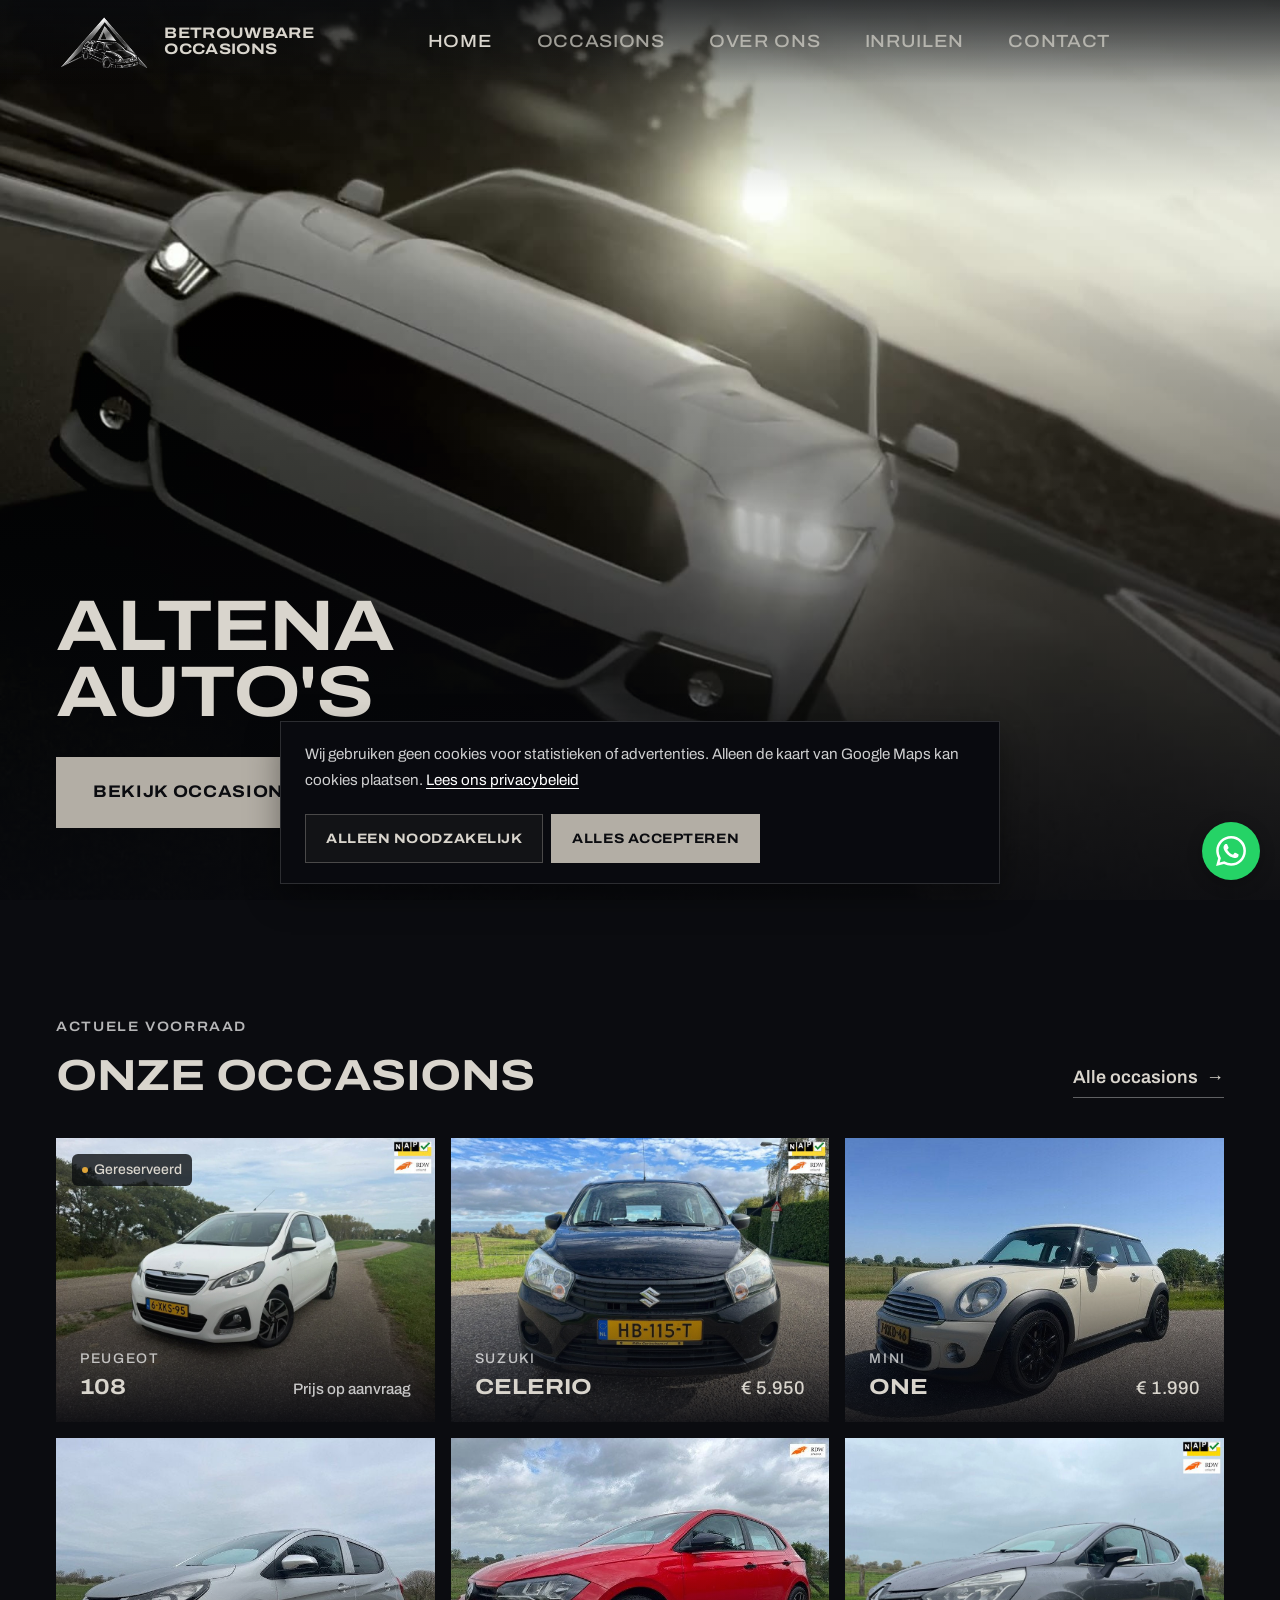
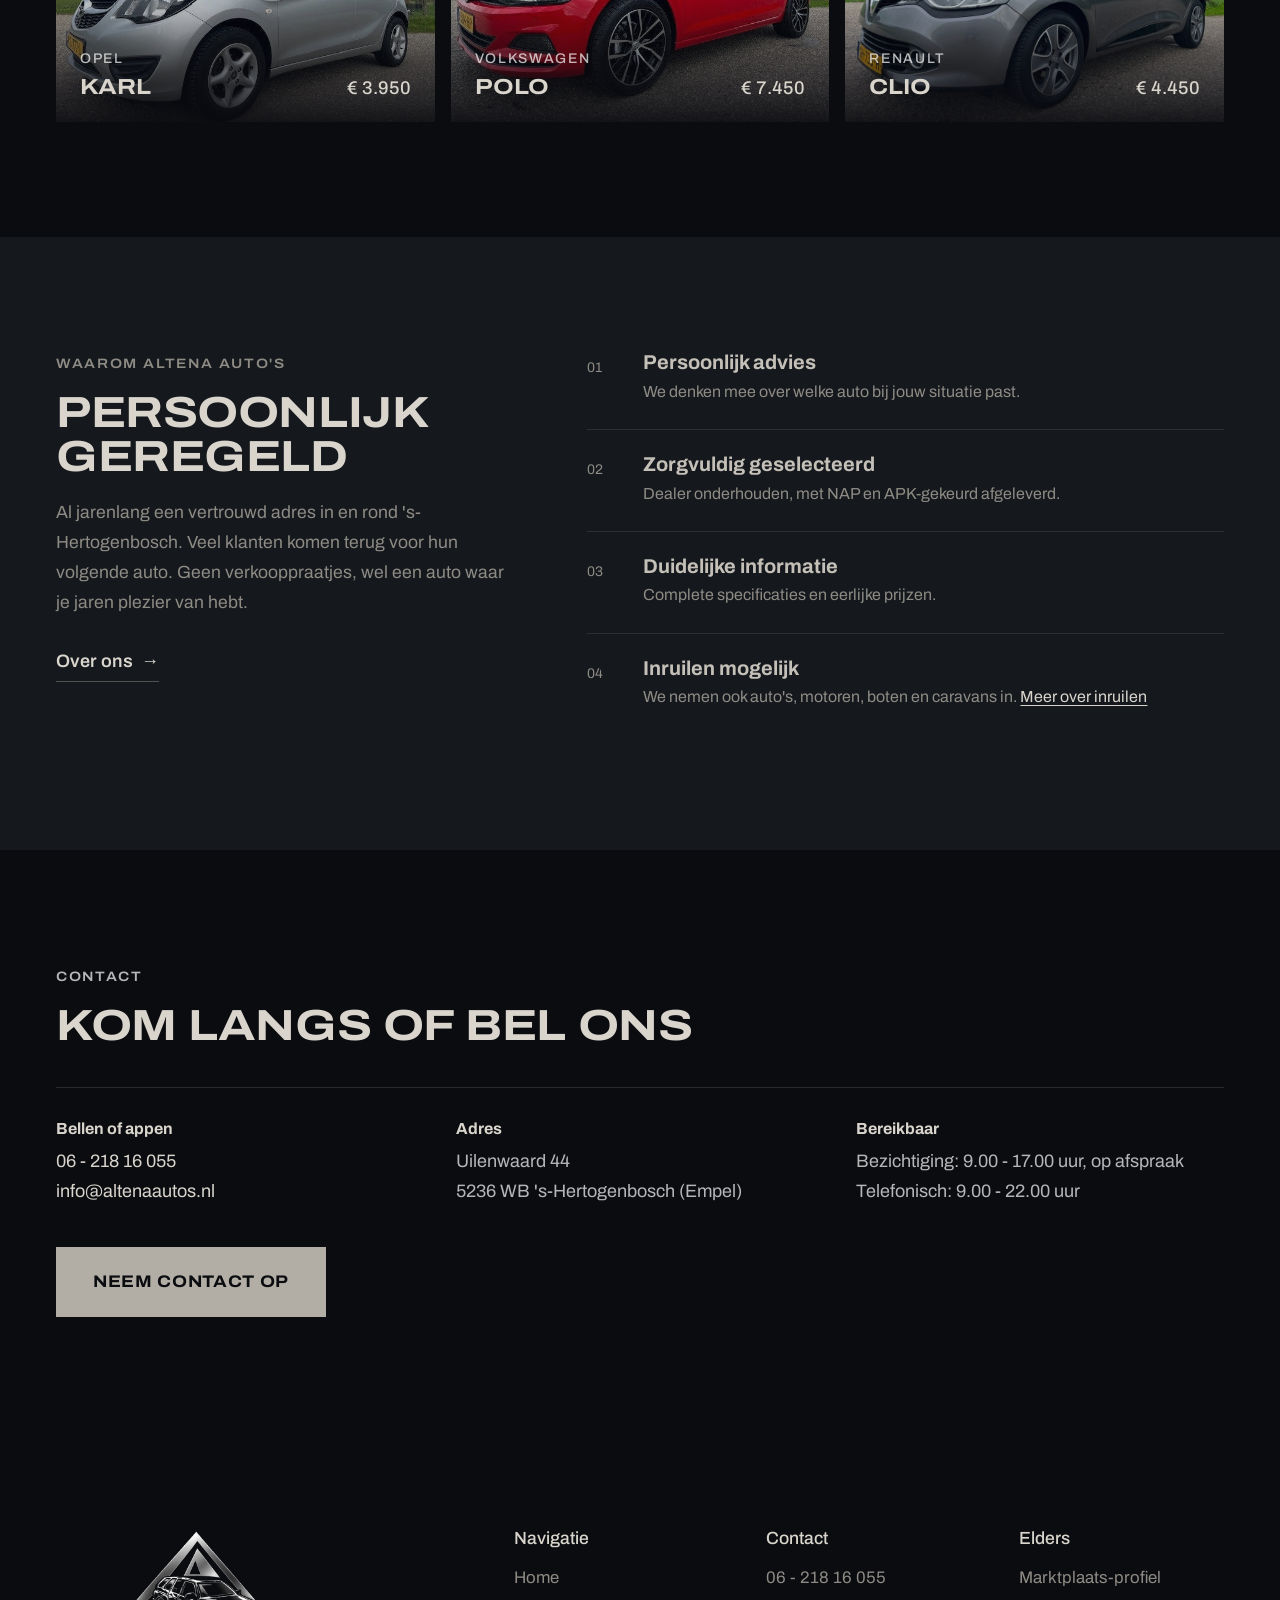
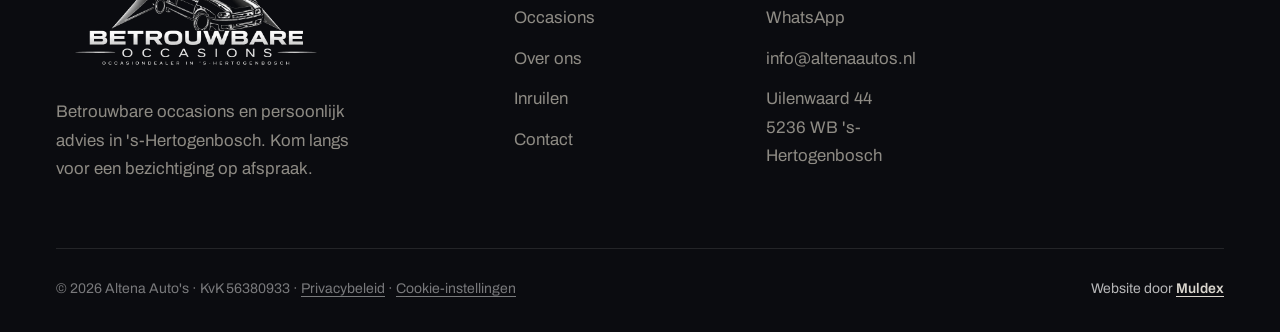
==== commit c2558457: "Homepage-kop: Altena Auto's in plaats van Betrouwbare occasions Co-Authored-By: Claude Opus 5.5 <nor" ====
--- a/index.html
+++ b/index.html
@@ -111,7 +111,7 @@
       <source src="images/general/hero-1080.mp4" type="video/mp4">
     </video>
     <div class="container hero-content">
-      <h1>Betrouwbare<br>occasions</h1>
+      <h1>Altena<br>Auto's</h1>
       <div class="hero-ctas">
         <a href="occasions.html" class="btn btn-primary">Bekijk occasions</a>
         <a href="tel:+31621816055" class="btn btn-secondary">Bel 06 - 218 16 055</a>
--- a/css/style.css
+++ b/css/style.css
@@ -345,7 +345,7 @@
 }
 .page-hero::before {
   content: ""; position: absolute; inset: 0; z-index: 0;
-  background: url("../images/general/hero.webp") 70% 40% / cover no-repeat;
+  background: url("../images/general/hero-poster.jpg") 70% 40% / cover no-repeat;
   opacity: 0.4;
   -webkit-mask-image: linear-gradient(90deg, transparent 5%, #000 95%);
   mask-image: linear-gradient(90deg, transparent 5%, #000 95%);
@@ -654,7 +654,7 @@
 }
 .cta-band::before {
   content: ""; position: absolute; inset: 0; z-index: -2;
-  background: url("../images/general/hero.webp") 70% 45% / cover no-repeat; opacity: 0.55;
+  background: url("../images/general/hero-poster.jpg") 70% 45% / cover no-repeat; opacity: 0.55;
 }
 .cta-band::after {
   content: ""; position: absolute; inset: 0; z-index: -1;
@@ -1062,3 +1062,130 @@
 @media (max-width: 640px) { .hero h1 { font-size: 9vw; } }
 /* Op mobiel staan de knoppen al in de vaste onderbalk */
 @media (max-width: 980px) { .hero .hero-ctas { display: none; } .hero h1 { margin-bottom: 0; } }
+
+/* =========================================================
+   Zachter wit: gebroken wit in plaats van fel wit
+   ========================================================= */
+:root {
+  --soft-white: #E9E6E0;      /* knoppen en koppen op donker */
+  --soft-text: rgba(233,230,224,0.72);
+  --color-white: #E9E6E0;
+  --color-gray-50: #EDEAE4;   /* lichte achtergrond */
+  --color-gray-100: #E5E2DB;
+  --color-line: #D9D5CC;
+}
+body { background: var(--color-gray-50); }
+/* Koppen en tekst op donker */
+.hero h1, .page-hero h1, .home-stock h2, .home-contact h2, .big-title, .section-dark h2, .section-dark h3,
+.cta-band h2, .logo-text, .home-contact h3, .stagger-grid .card-body h3, .stagger-grid .card-price,
+.main-nav a[aria-current="page"], .main-nav a:hover, .footer-col h4, .home-more { color: var(--soft-white); }
+.main-nav a { color: rgba(233,230,224,0.78); }
+.home-contact a:not(.btn), .footer-bottom .credit a { color: var(--soft-white); }
+/* Knoppen op donker: gebroken wit */
+.hero .btn-primary, .page-hero .btn-primary, .section-dark .btn-primary, .cta-band .btn-primary,
+.site-header .btn-primary, .mobile-cta-bar .btn-primary, .home-contact .btn-primary, .cookie-banner .btn-primary {
+  background: var(--soft-white); color: var(--color-ink);
+}
+.hero .btn-primary:hover, .home-contact .btn-primary:hover, .mobile-cta-bar .btn-primary:hover, .cookie-banner .btn-primary:hover { background: #D6D2CA; }
+.btn-secondary { color: var(--soft-white); border-color: rgba(233,230,224,0.3); }
+/* Witte kaarten en panelen op licht */
+.info-card, .filters-panel, .sidebar-card, .review-card, .mp-strip, .filter-group select, .filter-group input,
+.form-field input, .form-field select, .form-field textarea, .sort-control select { background: #F5F3EF; }
+
+/* =========================================================
+   Lettergroottes nagelopen: niets kleiner dan 14 px,
+   paginakoppen niet groter dan ~72 px
+   ========================================================= */
+.badge { font-size: 0.875rem; }
+.card-body .brand, .stagger-grid .card-body .brand, .occasion-grid .card-body .brand { font-size: 0.875rem; }
+.card-price small { font-size: 0.875rem; }
+.logo-text { font-size: 0.95rem; }
+.mobile-cta-bar .btn { font-size: 0.875rem; }
+@media (max-width: 480px) { .logo-text { font-size: 0.875rem; } .mobile-cta-bar .btn { font-size: 0.875rem; } }
+
+/* Paginakoppen (Occasions, Over ons, Inruilen, Contact, Privacybeleid) */
+.page-hero h1 { font-size: clamp(2.4rem, 5vw, 4.5rem); line-height: 0.98; }
+@media (max-width: 640px) { .page-hero h1 { font-size: 9vw; } }
+/* Tussenkoppen in de content */
+h2 { font-size: clamp(1.8rem, 3.2vw, 3.2rem); line-height: 1.02; }
+@media (min-width: 1100px) { h2 { font-size: clamp(2.2rem, 3.2vw, 3.2rem); } }
+.legal h2 { font-size: clamp(1.3rem, 2vw, 1.7rem); }
+@media (max-width: 640px) { h2 { font-size: 7.4vw; } .legal h2 { font-size: 1.3rem; } }
+
+/* Formulieren passen altijd op het scherm */
+.form-grid > *, .form-field { min-width: 0; }
+.form-field input, .form-field select, .form-field textarea { width: 100%; max-width: 100%; min-width: 0; }
+.form-field label { overflow-wrap: anywhere; }
+@media (max-width: 640px) { .form-grid { grid-template-columns: minmax(0, 1fr); } }
+.footer-bottom, .card-specs, .quick-specs .item .label, .form-note, .sidebar-note, .filters-count, .breadcrumbs, .detail-price small, .home-points span { font-size: 0.875rem; }
+.filter-group label { font-size: 0.9rem; }
+
+/* =========================================================
+   Donker thema: geen lichte vlakken meer, gedempte tekst
+   ========================================================= */
+:root {
+  --soft-white: #D9D5CD;
+  --color-white: #D9D5CD;
+  --color-text: #C4C0B8;
+  --color-text-muted: #8E8B84;
+  --color-line: rgba(217,213,205,0.12);
+  --color-gray-50: #101216;
+  --color-gray-100: #15181D;
+  --color-gray-200: #252931;
+  --color-gray-300: #333842;
+  --surface-1: #15181D;
+  --surface-2: #1B1F25;
+}
+html, body { background: #0B0C10; color: var(--color-text); }
+p { color: var(--color-text-muted); }
+h1, h2, h3, h4, .home-why h2, .filters-panel h2, .sidebar-card h1, .sidebar-card h3, .detail-section h2,
+.empty-state h3, .stock-toolbar .result-count, .legal h2 { color: var(--soft-white); }
+.hero h1, .page-hero h1, .big-title, .home-stock h2, .home-contact h2 { color: var(--soft-white); }
+
+/* Vlakken */
+section, .section-gray, .home-why, .home-stock, .home-contact, .site-footer, .page-hero, .section-dark { background-color: #0B0C10; }
+.section-gray, .home-why { background-color: var(--surface-1); }
+.info-card, .filters-panel, .sidebar-card, .review-card, .mp-strip, .map-frame, .map-consent { background: var(--surface-2); border-color: var(--color-line); }
+.filter-group select, .filter-group input, .form-field input, .form-field select, .form-field textarea, .sort-control select {
+  background: #0F1115; color: var(--color-text); border-color: var(--color-gray-200);
+}
+.form-field input::placeholder, .form-field textarea::placeholder { color: #6E6B65; }
+.form-field label, .filter-group label { color: var(--color-text); }
+.selected-vehicle-chip, .similar-strip { background: var(--surface-2); border-color: var(--color-line); color: var(--color-text); }
+
+/* Tekst in kaarten, tabellen en lijsten */
+.occasion-card { --c-ink: var(--soft-white); --c-muted: var(--color-text-muted); --c-soft: #6E6B65; }
+.spec-table td:last-child, .quick-specs .item .value, .detail-price, .hours-table td:last-child,
+.equipment-grid li, .detail-description, .home-points h3, .legal p, .legal li, .trust-item h3, .info-card h3 { color: var(--color-text); }
+.detail-price { color: var(--soft-white); }
+.home-points a, .legal a, .map-consent a, .info-card a, .home-why .home-more { color: var(--soft-white); }
+.home-why .home-more { border-color: rgba(217,213,205,0.3); }
+
+/* Knoppen: gebroken wit op donker, overal */
+.btn-primary { background: var(--soft-white); color: #0B0C10; }
+.btn-primary:hover { background: #C6C2BA; }
+.btn-outline { color: var(--soft-white); border-color: rgba(217,213,205,0.3); }
+.btn-outline:hover { background: rgba(217,213,205,0.1); border-color: rgba(217,213,205,0.5); color: var(--soft-white); }
+.btn-secondary { color: var(--soft-white); border-color: rgba(217,213,205,0.28); background: rgba(217,213,205,0.04); }
+.card-go { color: var(--soft-white); border-color: #4A4E57; }
+.occasion-card:hover .card-go { background: var(--soft-white); border-color: var(--soft-white); color: #0B0C10; }
+.gallery-thumbs button.active { border-color: var(--soft-white); }
+.form-field input:focus, .form-field select:focus, .form-field textarea:focus { border-color: var(--soft-white); box-shadow: 0 0 0 3px rgba(217,213,205,0.12); }
+::selection { background: var(--soft-white); color: #0B0C10; }
+:focus-visible { outline-color: var(--soft-white); }
+
+/* Footer en menu iets gedempter */
+.site-footer, .footer-col a, .footer-brand p { color: var(--color-text-muted); }
+.footer-col a:hover { color: var(--soft-white); }
+.main-nav a { color: rgba(217,213,205,0.7); }
+.main-nav a[aria-current="page"], .main-nav a:hover { color: var(--soft-white); }
+/* Hoofdknoppen: warm grijs in plaats van licht */
+.btn-primary, .hero .btn-primary, .page-hero .btn-primary, .section-dark .btn-primary, .cta-band .btn-primary,
+.site-header .btn-primary, .mobile-cta-bar .btn-primary, .home-contact .btn-primary, .cookie-banner .btn-primary { background: #B3AEA5; color: #0B0C10; }
+.btn-primary:hover, .hero .btn-primary:hover, .home-contact .btn-primary:hover, .mobile-cta-bar .btn-primary:hover, .cookie-banner .btn-primary:hover { background: #C2BDB4; }
+
+/* Paginakoppen: fragment uit het filmpje als achtergrond (geen oude foto meer) */
+.page-hero::before { display: none; }
+.page-hero-media { position: absolute; inset: 0; width: 100%; height: 100%; object-fit: cover; z-index: 0; opacity: 0.55; }
+.page-hero::after { background: linear-gradient(0deg, #0B0C10 0%, rgba(11,12,16,0.55) 55%, rgba(11,12,16,0.35) 100%); }
+@media (prefers-reduced-motion: reduce) { .page-hero-media { display: none; } .page-hero { background: #0B0C10 url("../images/general/hero-poster.jpg") center / cover; } }
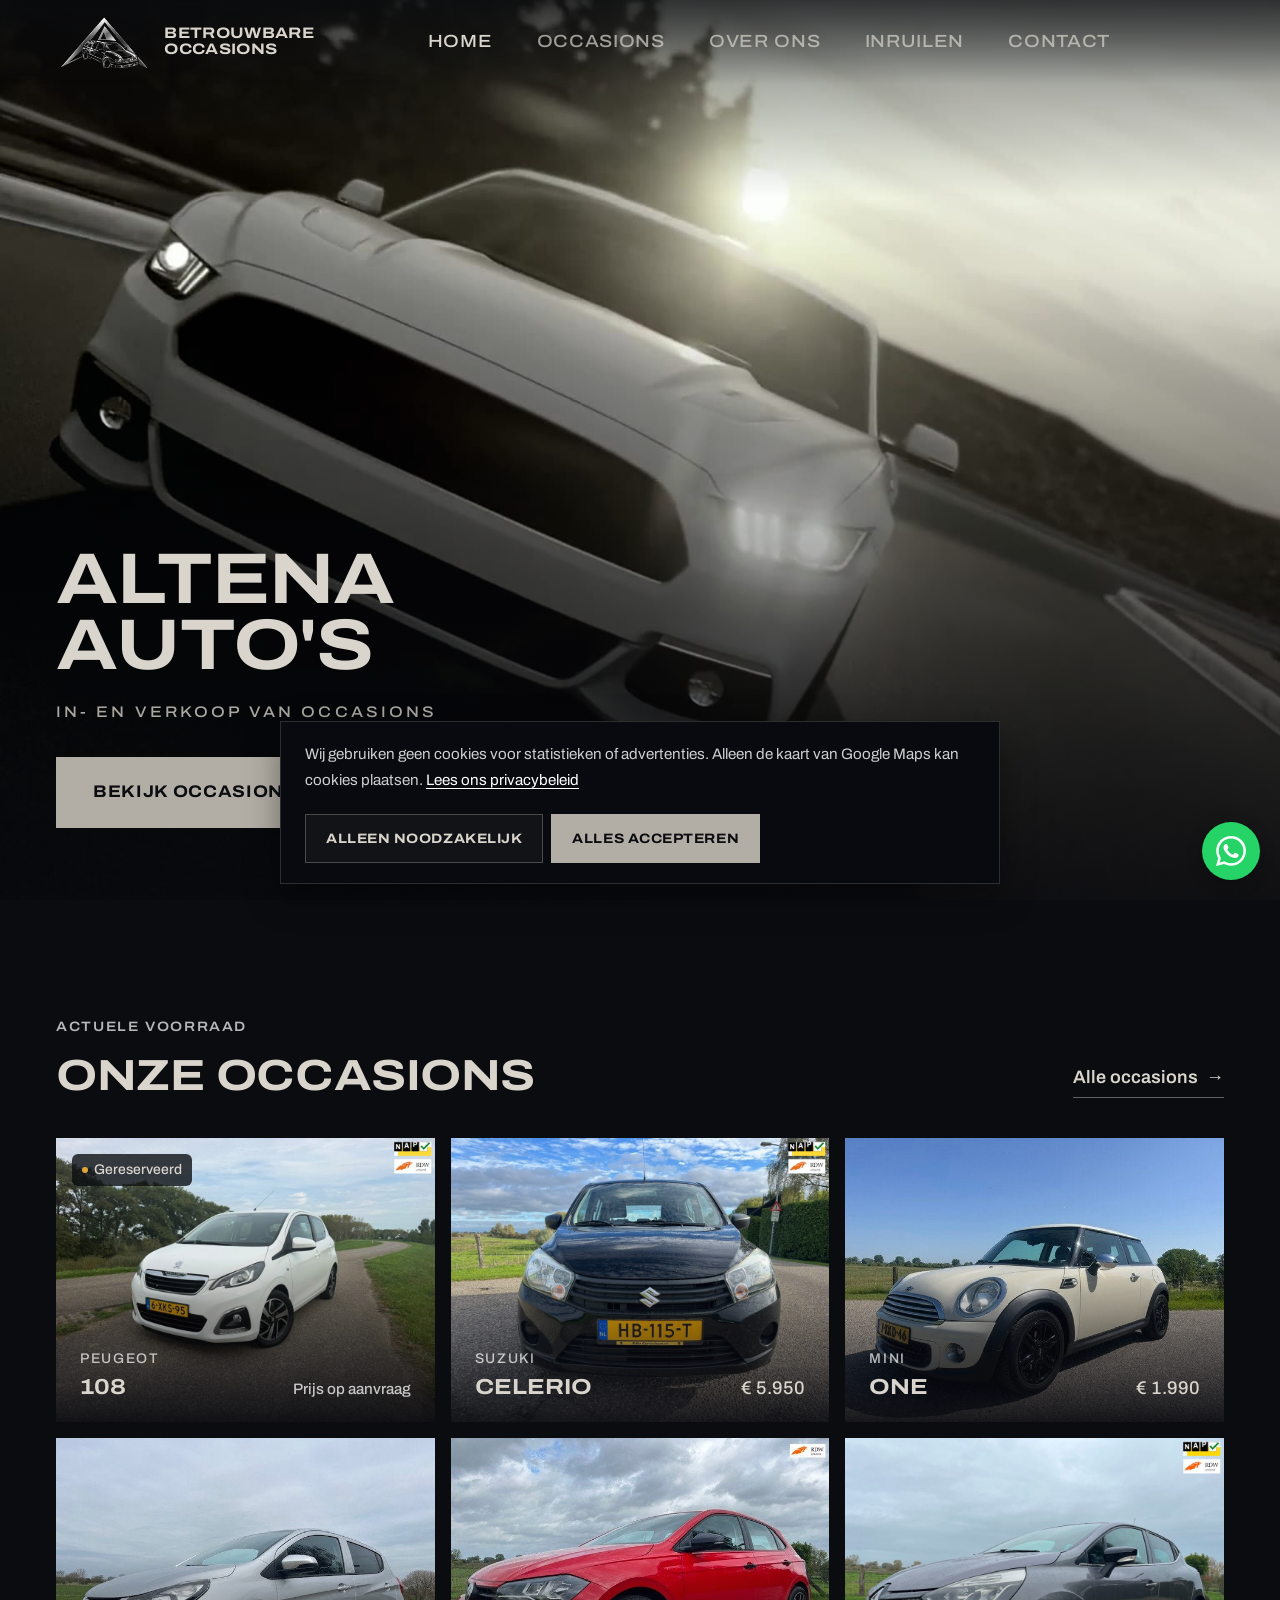
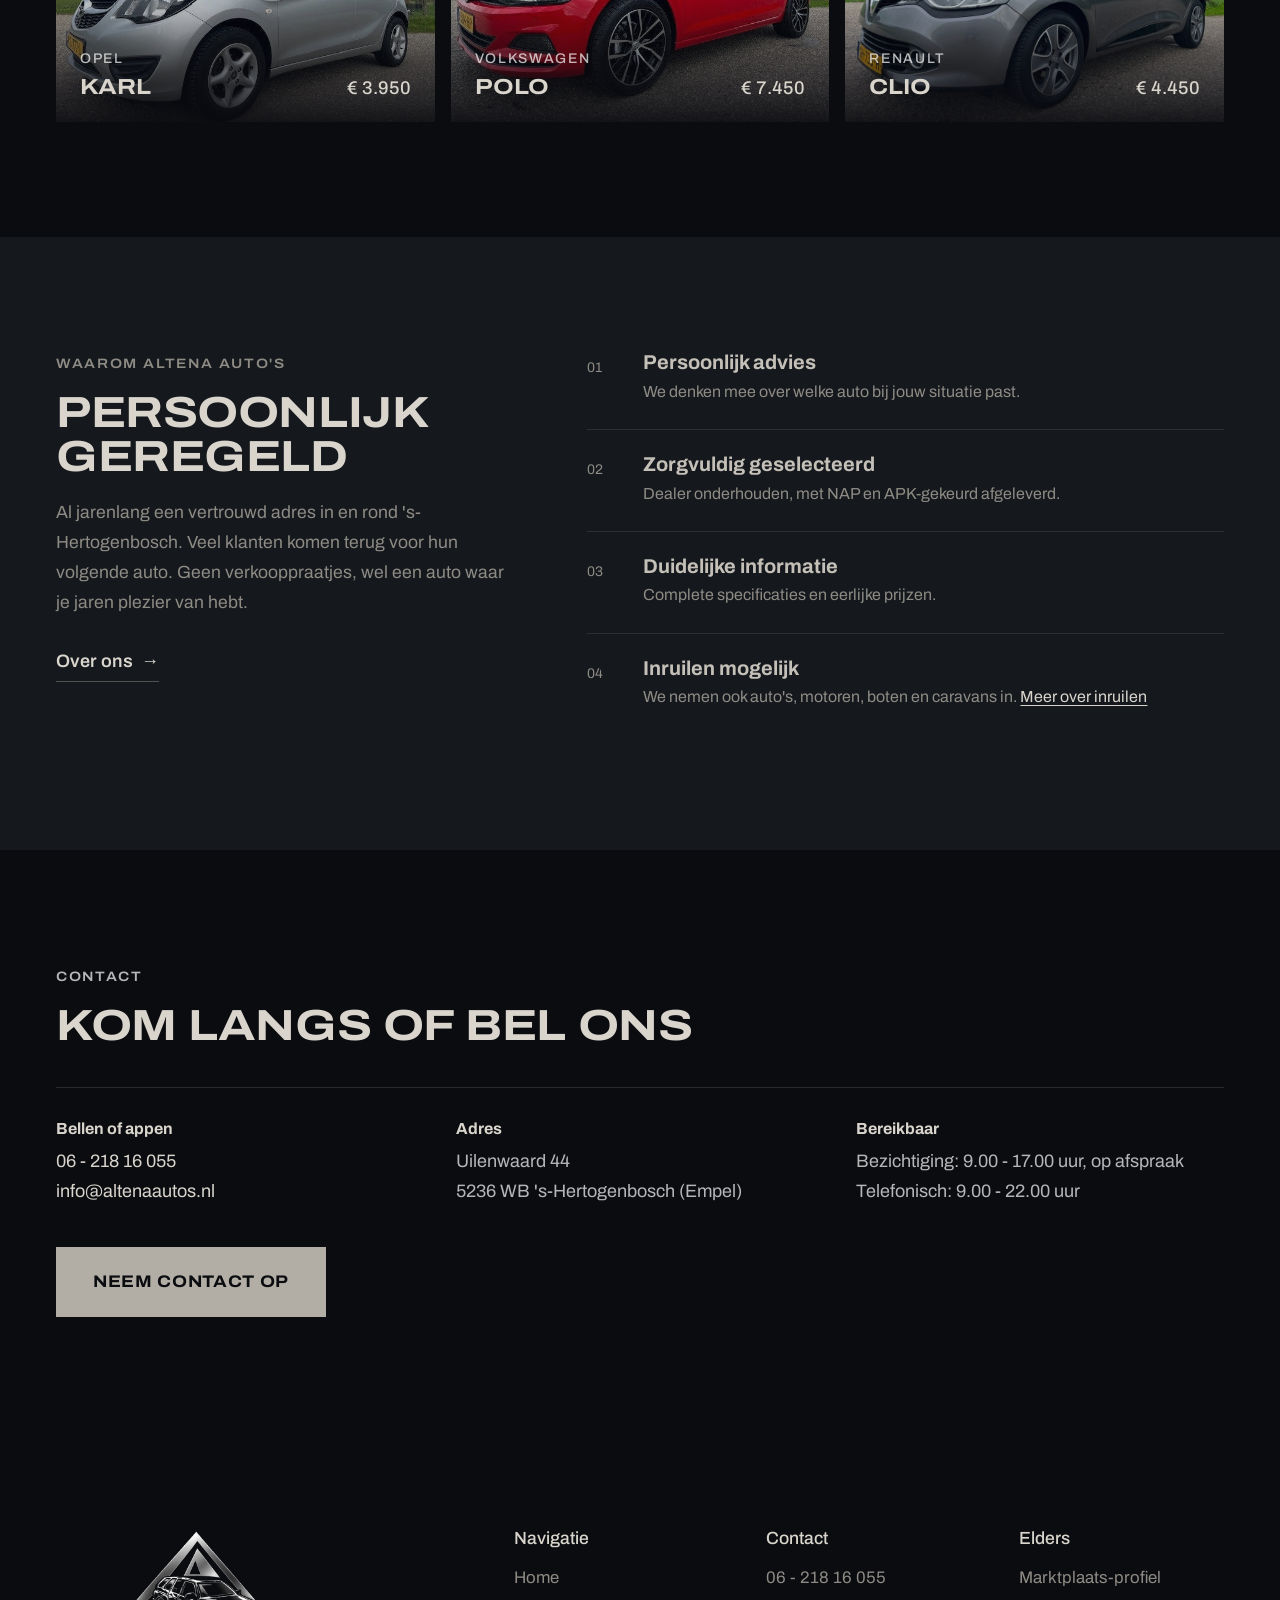
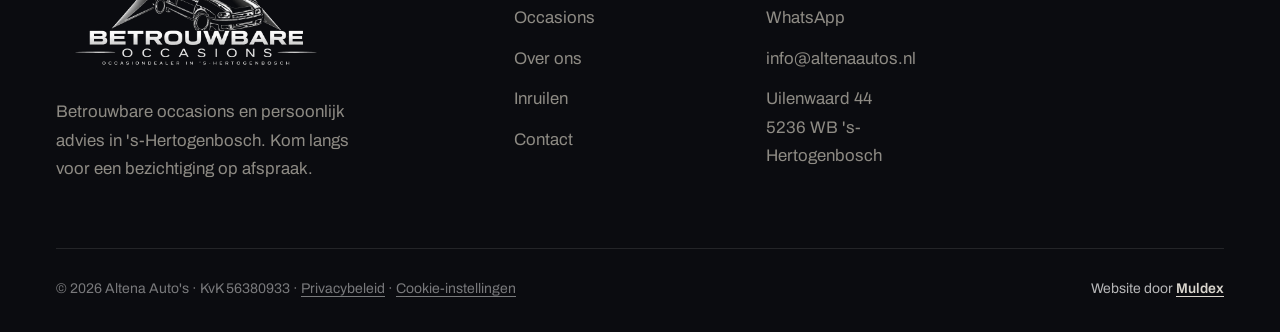
==== commit f8e10cbc: "Homepage: slogan In- en verkoop van occasions onder de kop Co-Authored-By: Claude Opus 5.5 <noreply@" ====
--- a/index.html
+++ b/index.html
@@ -112,6 +112,7 @@
     </video>
     <div class="container hero-content">
       <h1>Altena<br>Auto's</h1>
+      <p class="hero-tagline">In- en verkoop van occasions</p>
       <div class="hero-ctas">
         <a href="occasions.html" class="btn btn-primary">Bekijk occasions</a>
         <a href="tel:+31621816055" class="btn btn-secondary">Bel 06 - 218 16 055</a>
--- a/css/style.css
+++ b/css/style.css
@@ -1189,3 +1189,8 @@
 .page-hero-media { position: absolute; inset: 0; width: 100%; height: 100%; object-fit: cover; z-index: 0; opacity: 0.55; }
 .page-hero::after { background: linear-gradient(0deg, #0B0C10 0%, rgba(11,12,16,0.55) 55%, rgba(11,12,16,0.35) 100%); }
 @media (prefers-reduced-motion: reduce) { .page-hero-media { display: none; } .page-hero { background: #0B0C10 url("../images/general/hero-poster.jpg") center / cover; } }
+.hero-tagline {
+  font-stretch: 112%; font-weight: 500; letter-spacing: 0.2em; text-transform: uppercase;
+  color: rgba(217,213,205,0.78); font-size: clamp(0.9rem, 1.2vw, 1.15rem); margin: -12px 0 32px;
+}
+@media (max-width: 980px) { .hero-tagline { margin: 12px 0 0; letter-spacing: 0.12em; } }
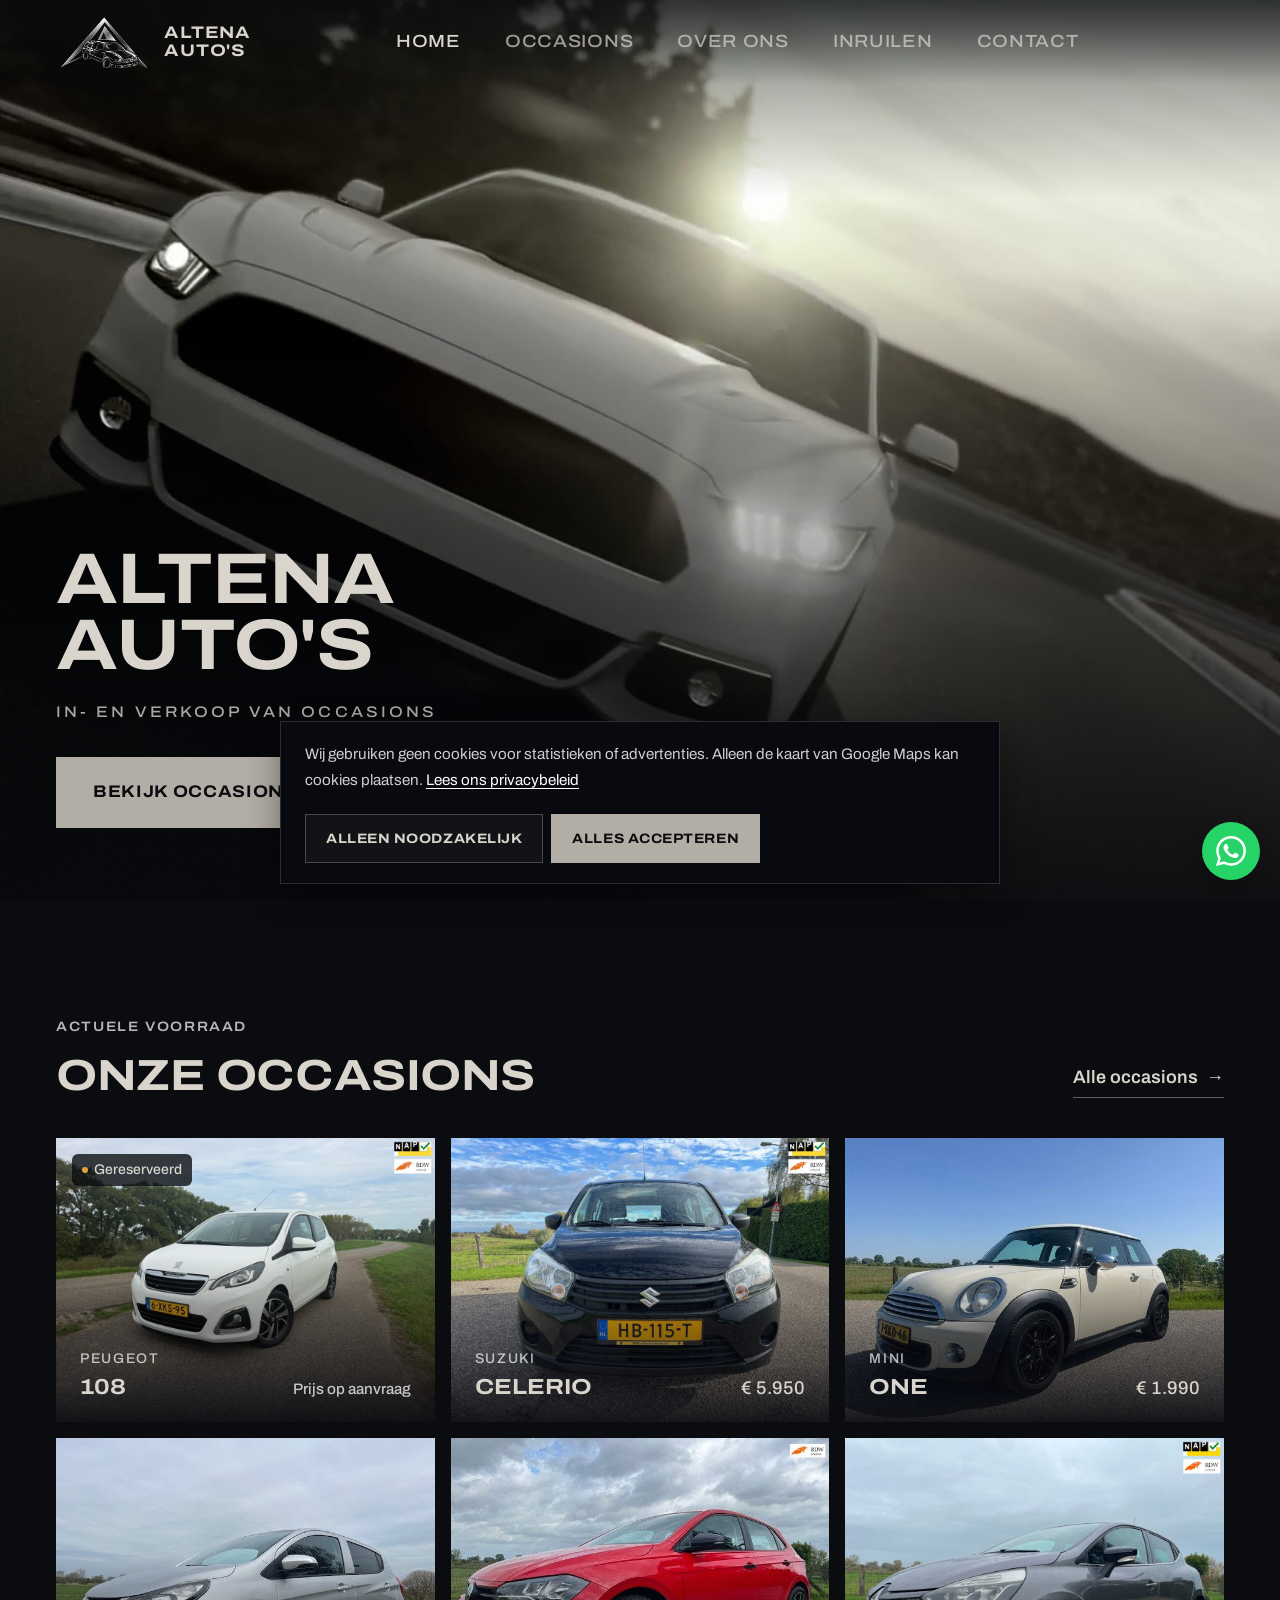
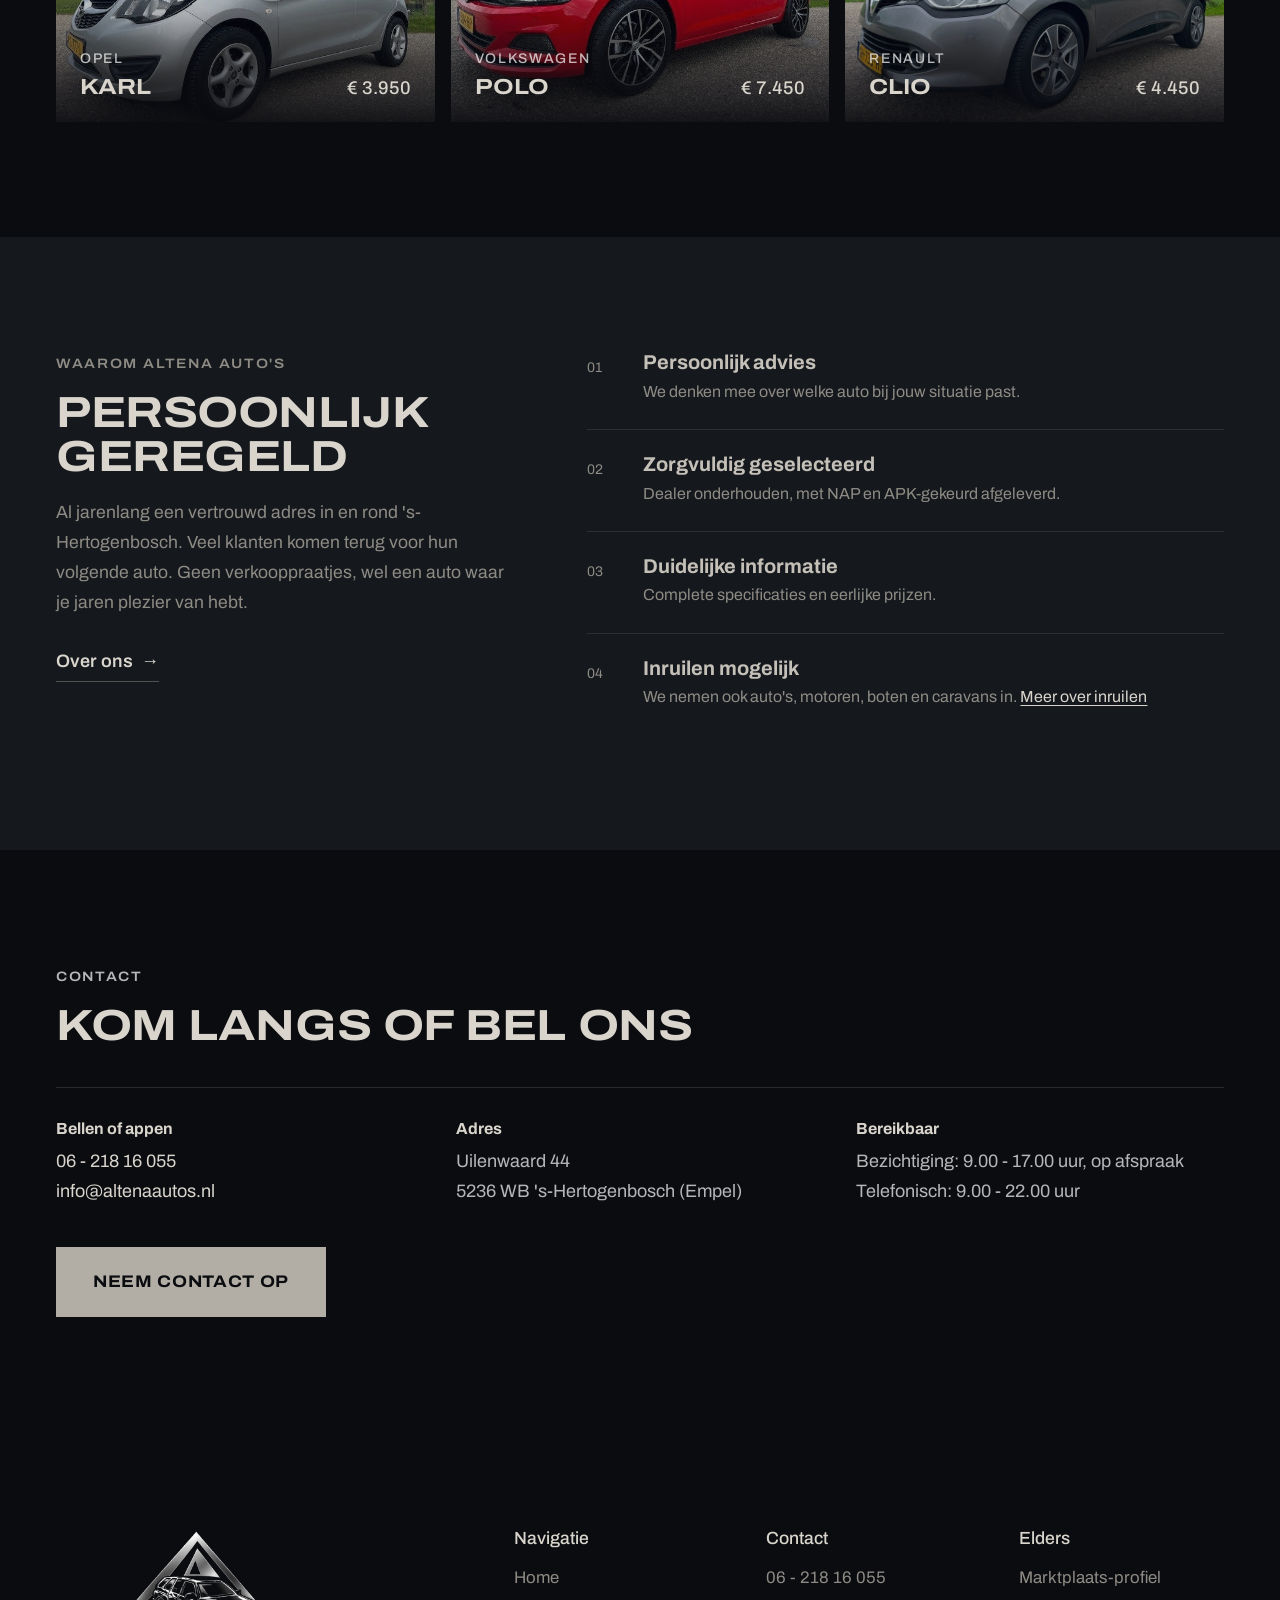
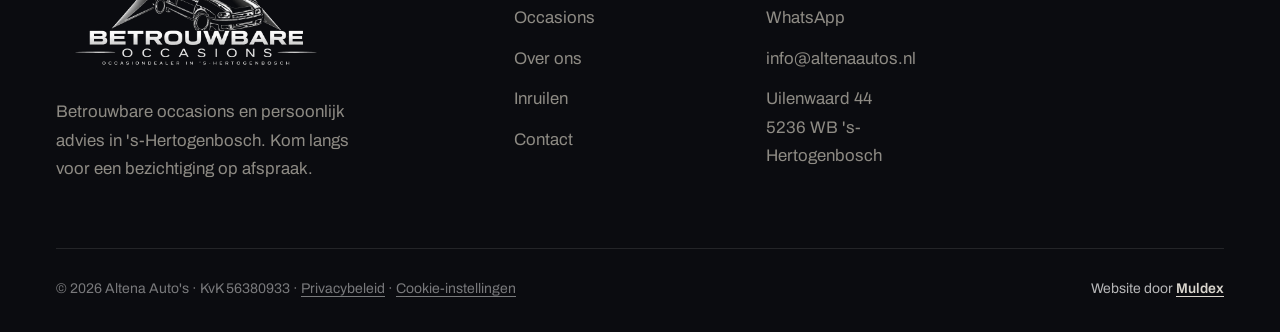
==== commit 15764667: "Header: Altena Auto's naast het logo Co-Authored-By: Claude Opus 5.5 <noreply@anthropic.com>" ====
--- a/index.html
+++ b/index.html
@@ -87,7 +87,7 @@
 <header class="site-header">
   <div class="container">
     <a href="index.html" class="logo" aria-label="Altena Auto's, home">
-      <img class="logo-mark" src="images/logo/logo-mark.png" alt="" width="360" height="194"><span class="logo-text">Betrouwbare<br>occasions</span>
+      <img class="logo-mark" src="images/logo/logo-mark.png" alt="" width="360" height="194"><span class="logo-text">Altena<br>Auto's</span>
     </a>
     <nav class="main-nav" id="main-nav" aria-label="Hoofdnavigatie">
       <a href="index.html" aria-current="page">Home</a>
--- a/css/style.css
+++ b/css/style.css
@@ -1194,3 +1194,4 @@
   color: rgba(217,213,205,0.78); font-size: clamp(0.9rem, 1.2vw, 1.15rem); margin: -12px 0 32px;
 }
 @media (max-width: 980px) { .hero-tagline { margin: 12px 0 0; letter-spacing: 0.12em; } }
+.logo-text { font-size: 1.05rem; letter-spacing: 0.04em; } @media (max-width: 480px) { .logo-text { font-size: 0.95rem; } }
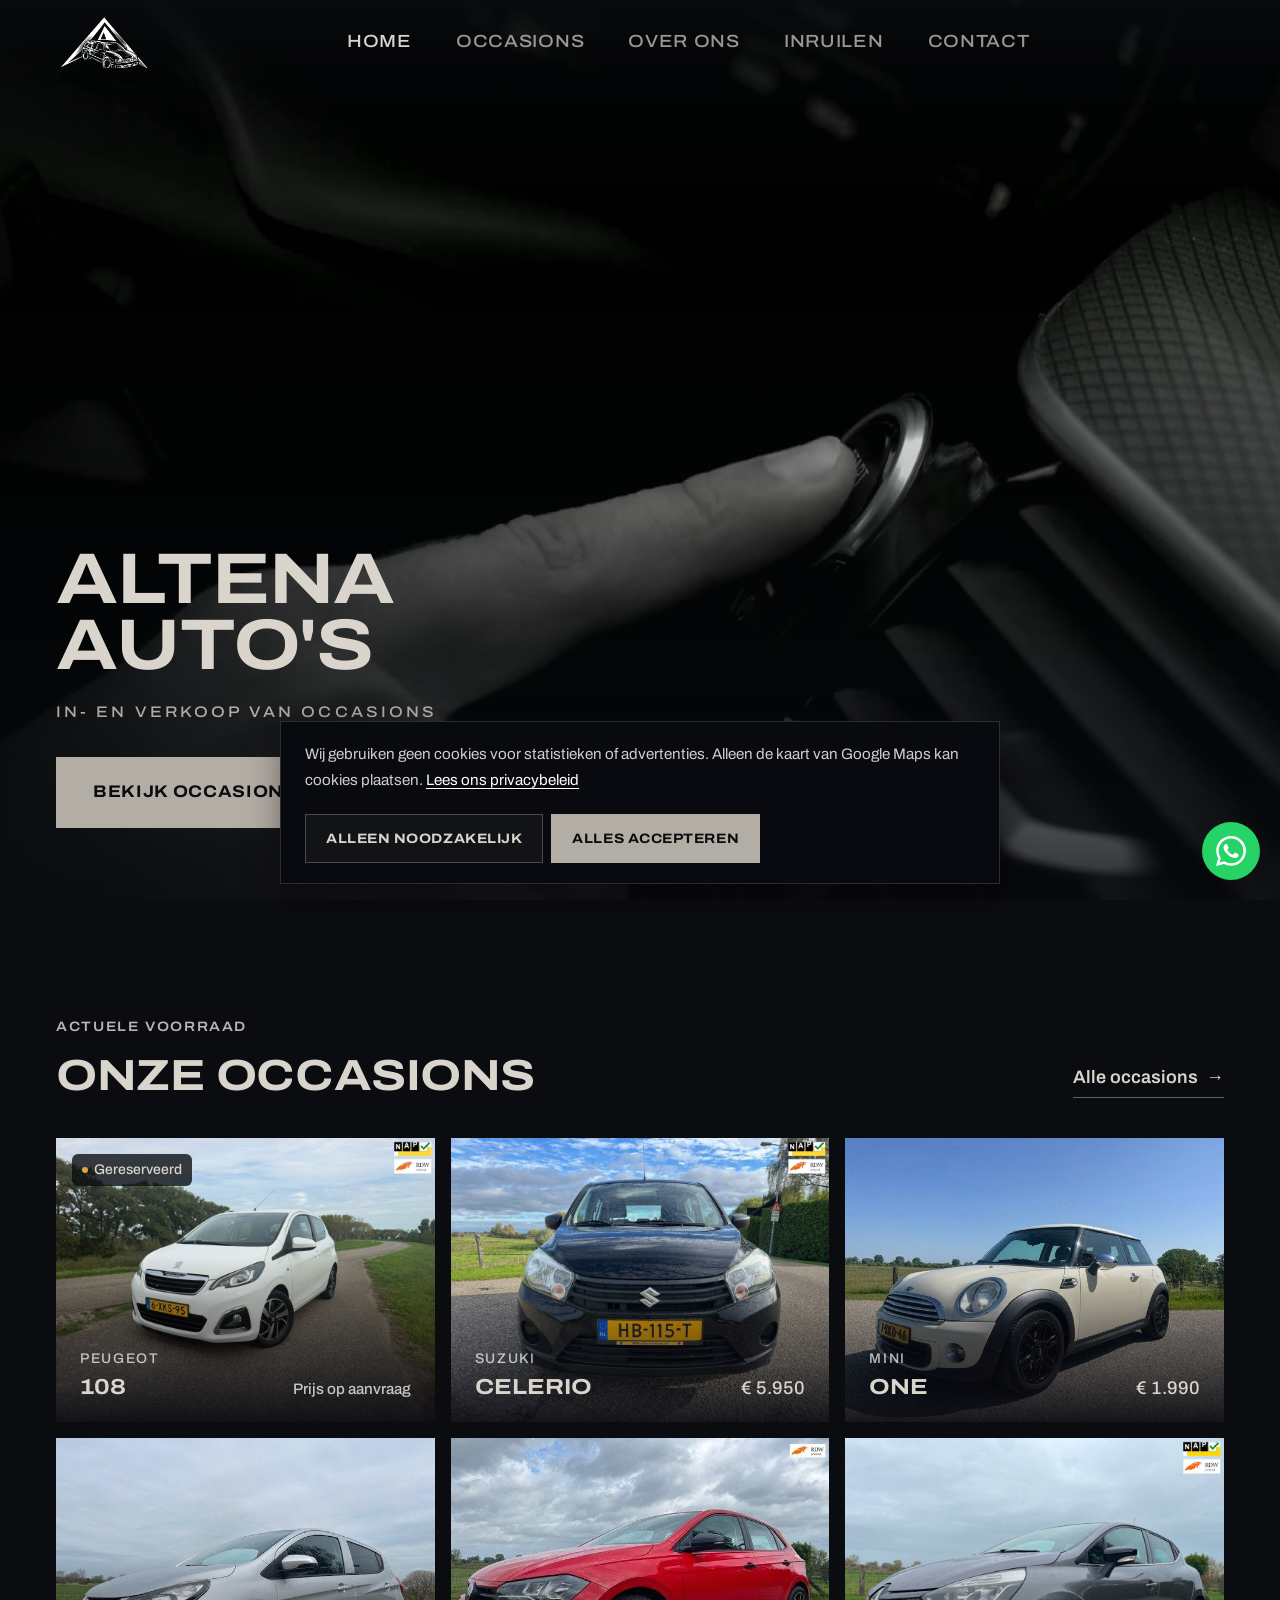
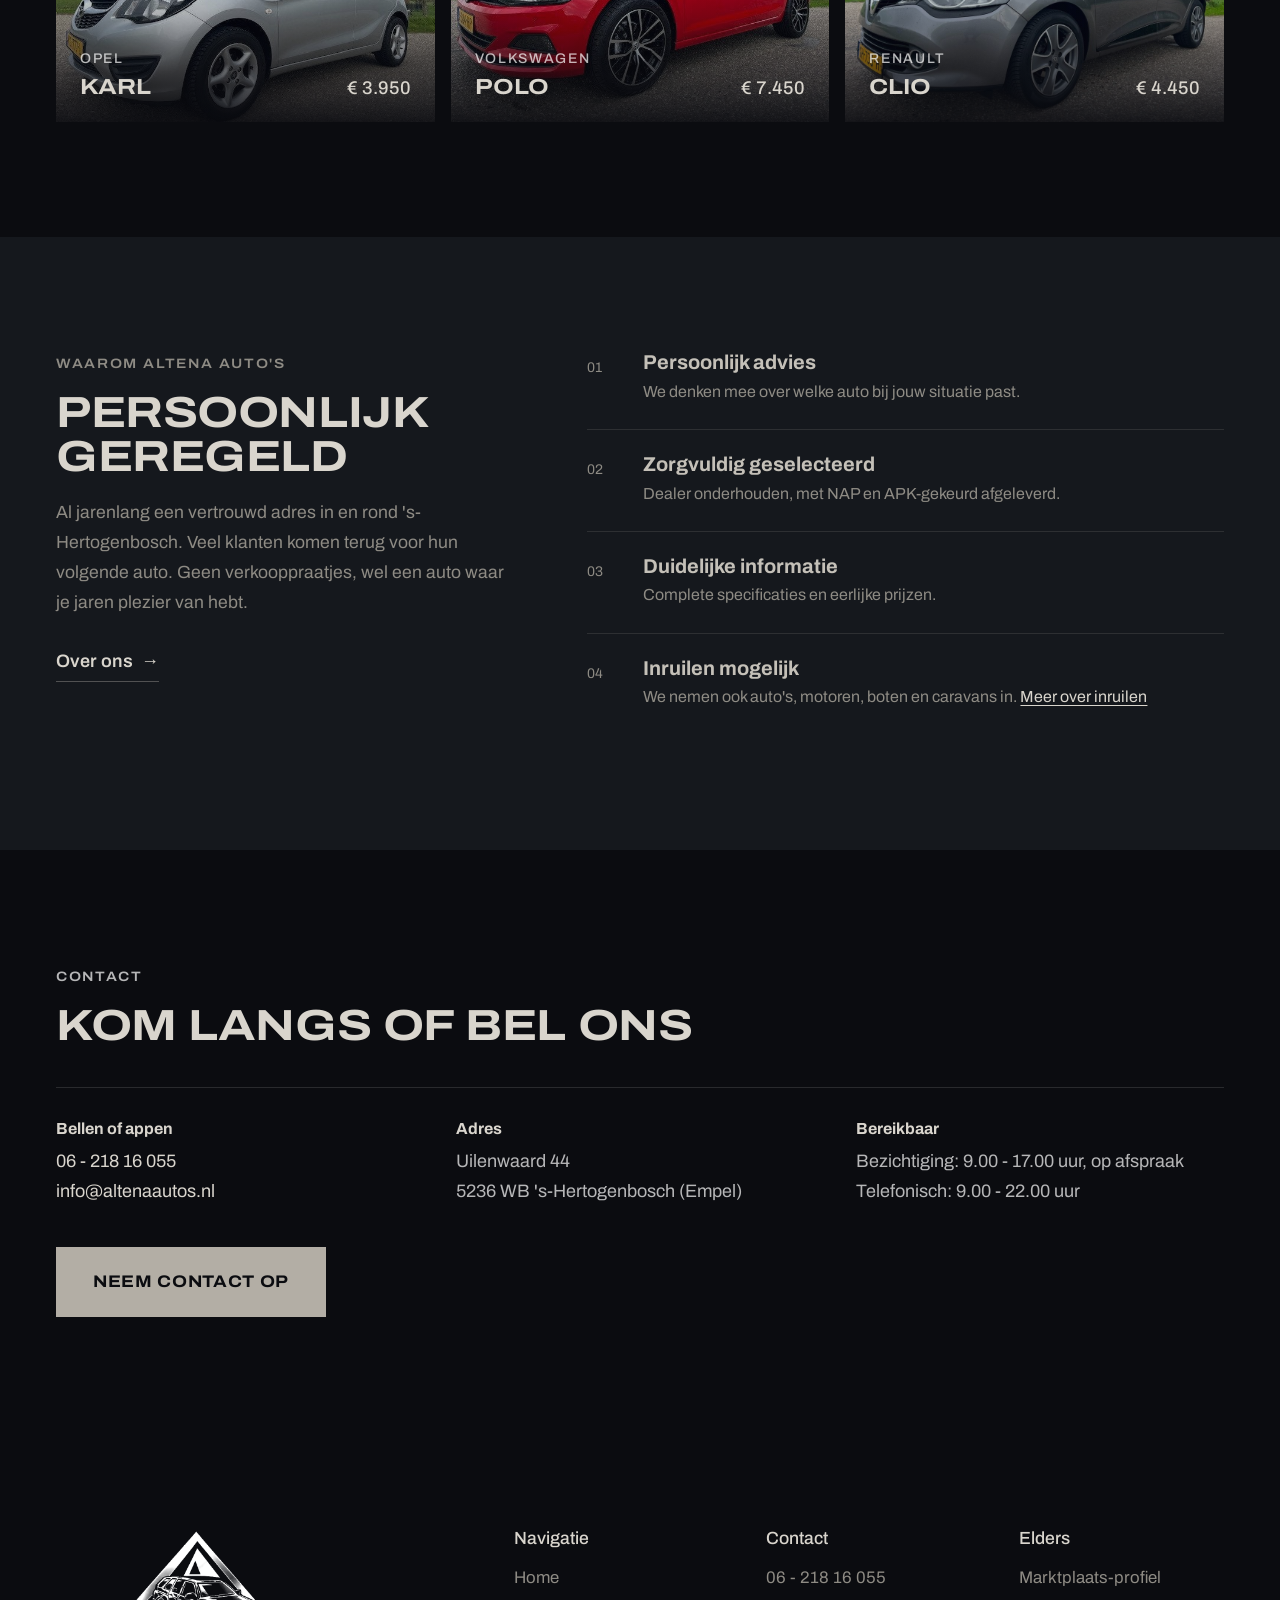
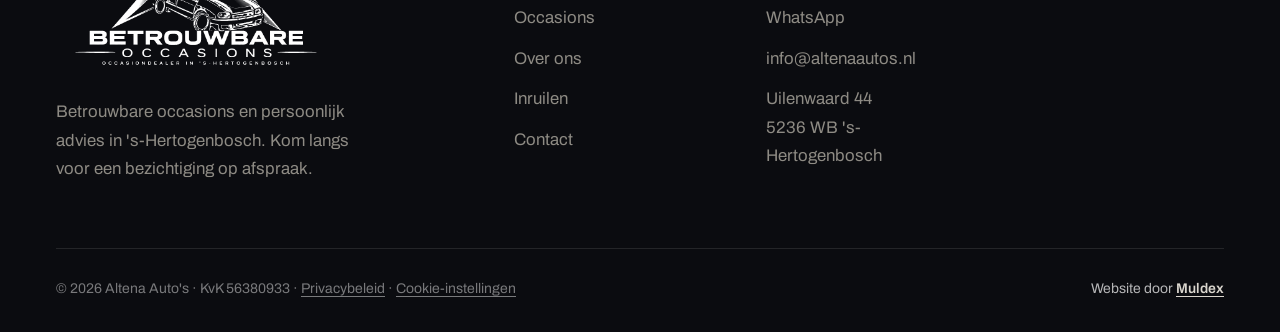
==== commit 8c7ffc99: "Nieuw filmpje (eigen edit, zachte overgangen, minder kleur), wit logo, tekst naast logo weg Co-Autho" ====
--- a/index.html
+++ b/index.html
@@ -87,7 +87,7 @@
 <header class="site-header">
   <div class="container">
     <a href="index.html" class="logo" aria-label="Altena Auto's, home">
-      <img class="logo-mark" src="images/logo/logo-mark.png" alt="" width="360" height="194"><span class="logo-text">Altena<br>Auto's</span>
+      <img class="logo-mark" src="images/logo/logo-mark.png" alt="" width="360" height="194">
     </a>
     <nav class="main-nav" id="main-nav" aria-label="Hoofdnavigatie">
       <a href="index.html" aria-current="page">Home</a>
--- a/css/style.css
+++ b/css/style.css
@@ -1195,3 +1195,28 @@
 }
 @media (max-width: 980px) { .hero-tagline { margin: 12px 0 0; letter-spacing: 0.12em; } }
 .logo-text { font-size: 1.05rem; letter-spacing: 0.04em; } @media (max-width: 480px) { .logo-text { font-size: 0.95rem; } }
+
+/* ===== Mobiele typografie: rustiger, smaller lettertype, minder hoofdletters ===== */
+@media (max-width: 640px) {
+  body { font-size: 16px; line-height: 1.6; }
+  h1, h2, h3, .logo-text, .occasion-card h3 { font-stretch: 100%; }
+  h1, h2 { font-weight: 800; letter-spacing: -0.01em; }
+
+  .hero h1 { font-size: min(18vw, 4.6rem); line-height: 0.92; margin-bottom: 16px; }
+  .hero-tagline { font-stretch: 100%; text-transform: none; letter-spacing: 0; font-size: 1.05rem; font-weight: 500; }
+
+  .page-hero h1 { font-size: 2.2rem; line-height: 1; }
+  .home-stock h2, .home-why h2, .home-contact h2, section h2 { font-size: 1.9rem; line-height: 1.05; }
+
+  .home-kicker, .eyebrow { font-stretch: 100%; font-size: 0.8rem; letter-spacing: 0.1em; }
+  .home-more { font-size: 1rem; }
+
+  .logo-text { font-size: 0.95rem; letter-spacing: 0.02em; line-height: 1.05; }
+  .occasion-card h3 { font-size: 1.25rem; }
+
+  .btn { font-stretch: 100%; letter-spacing: 0.02em; }
+  .mobile-cta-bar .btn { font-size: 0.85rem; white-space: nowrap; padding-left: 10px; padding-right: 10px; }
+
+  .home-points h3 { font-size: 1.1rem; }
+  .home-points p, .home-text { font-size: 1rem; }
+}
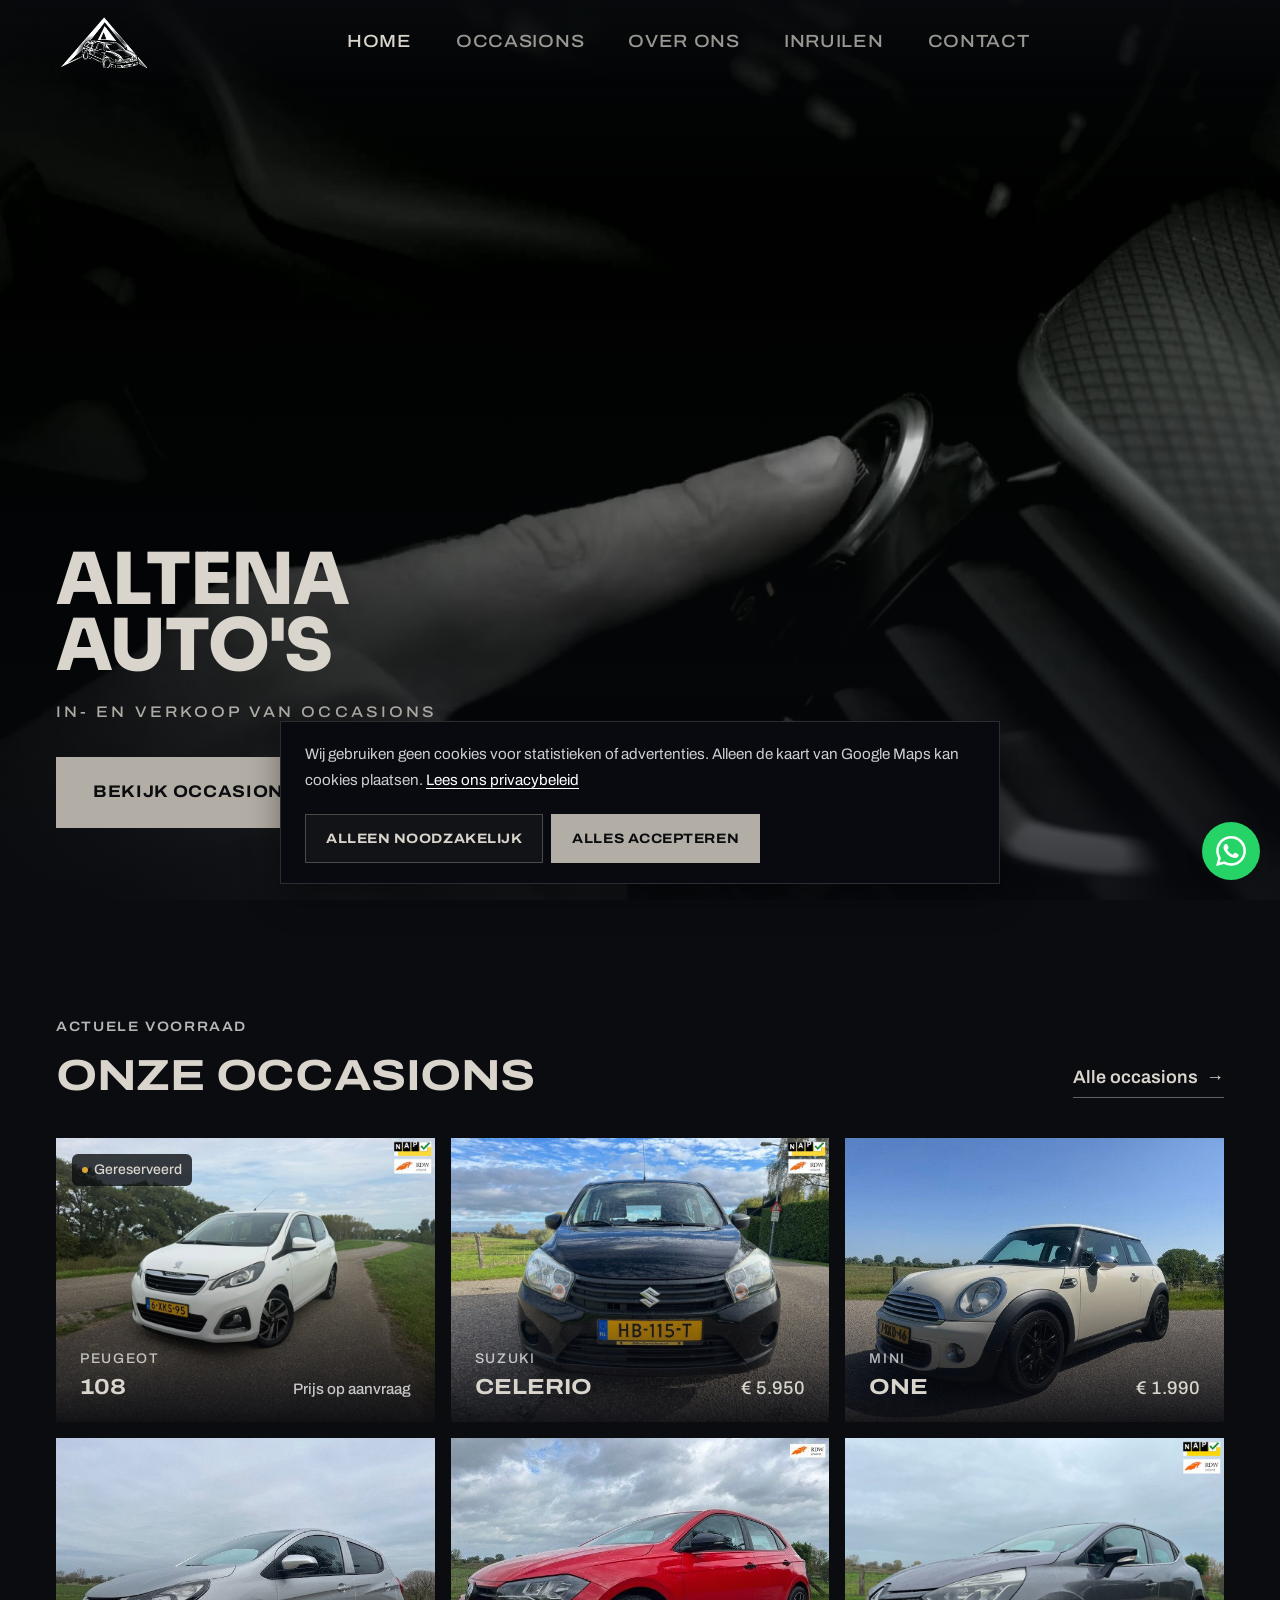
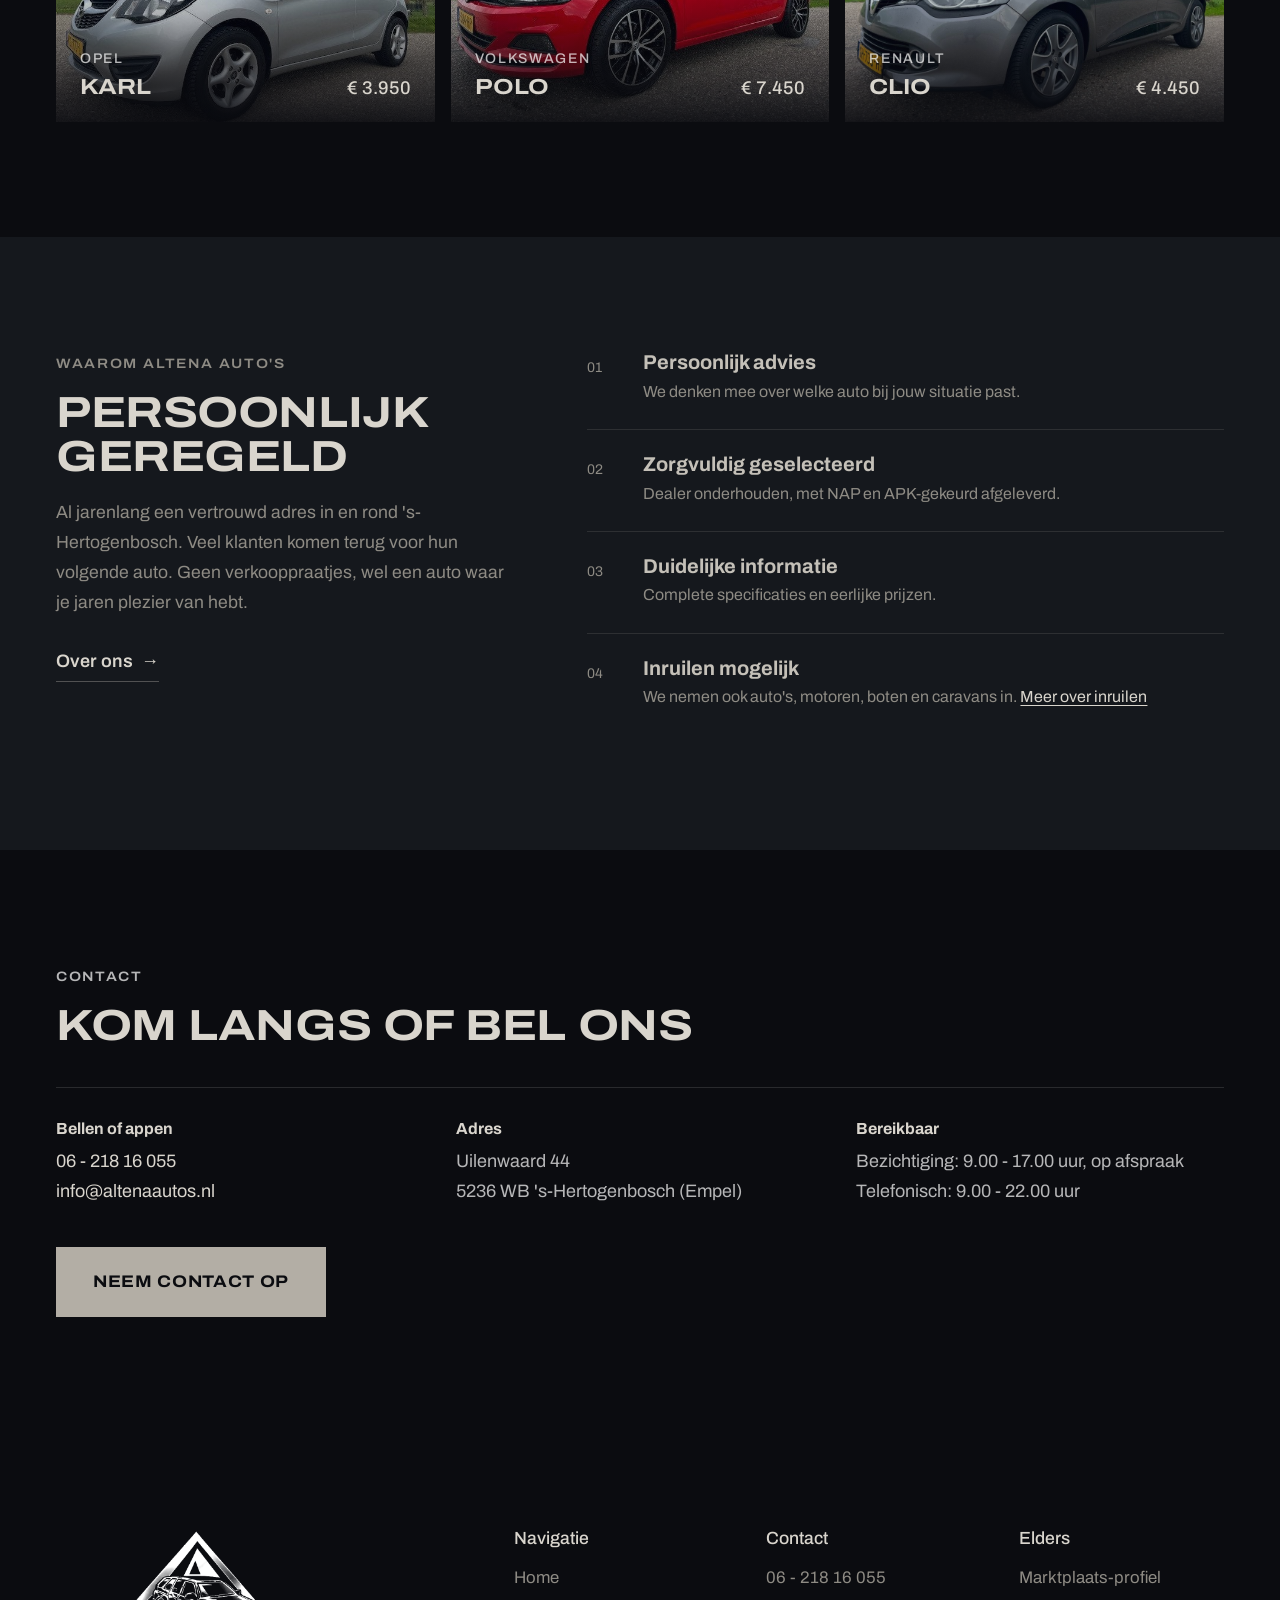
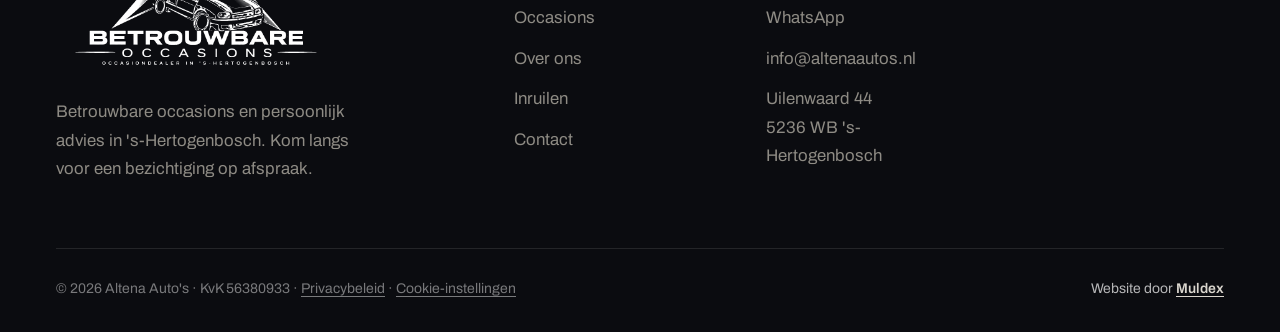
==== commit 0d41b61d: "Homepagetitel in Sora ExtraBold (800) Co-Authored-By: Claude Opus 5.5 <noreply@anthropic.com>" ====
--- a/index.html
+++ b/index.html
@@ -28,6 +28,7 @@
 
 <!-- Fonts -->
 <link rel="preload" href="/fonts/archivo-variable.woff2" as="font" type="font/woff2" crossorigin>
+<link rel="preload" href="/fonts/sora-800.woff2" as="font" type="font/woff2" crossorigin>
 
 <link rel="stylesheet" href="css/style.css">
 
--- a/css/style.css
+++ b/css/style.css
@@ -1220,3 +1220,8 @@
   .home-points h3 { font-size: 1.1rem; }
   .home-points p, .home-text { font-size: 1rem; }
 }
+
+/* Homepagetitel voller */
+@font-face { font-family: "Sora"; src: url("../fonts/sora-800.woff2") format("woff2"); font-weight: 800; font-style: normal; font-display: swap; }
+.hero h1 { font-family: "Sora", "Archivo", sans-serif; font-weight: 800; font-stretch: 100%; letter-spacing: -0.01em; -webkit-text-stroke: 0; }
+@media (max-width: 640px) { .hero h1 { font-size: min(18vw, 4.8rem); } }
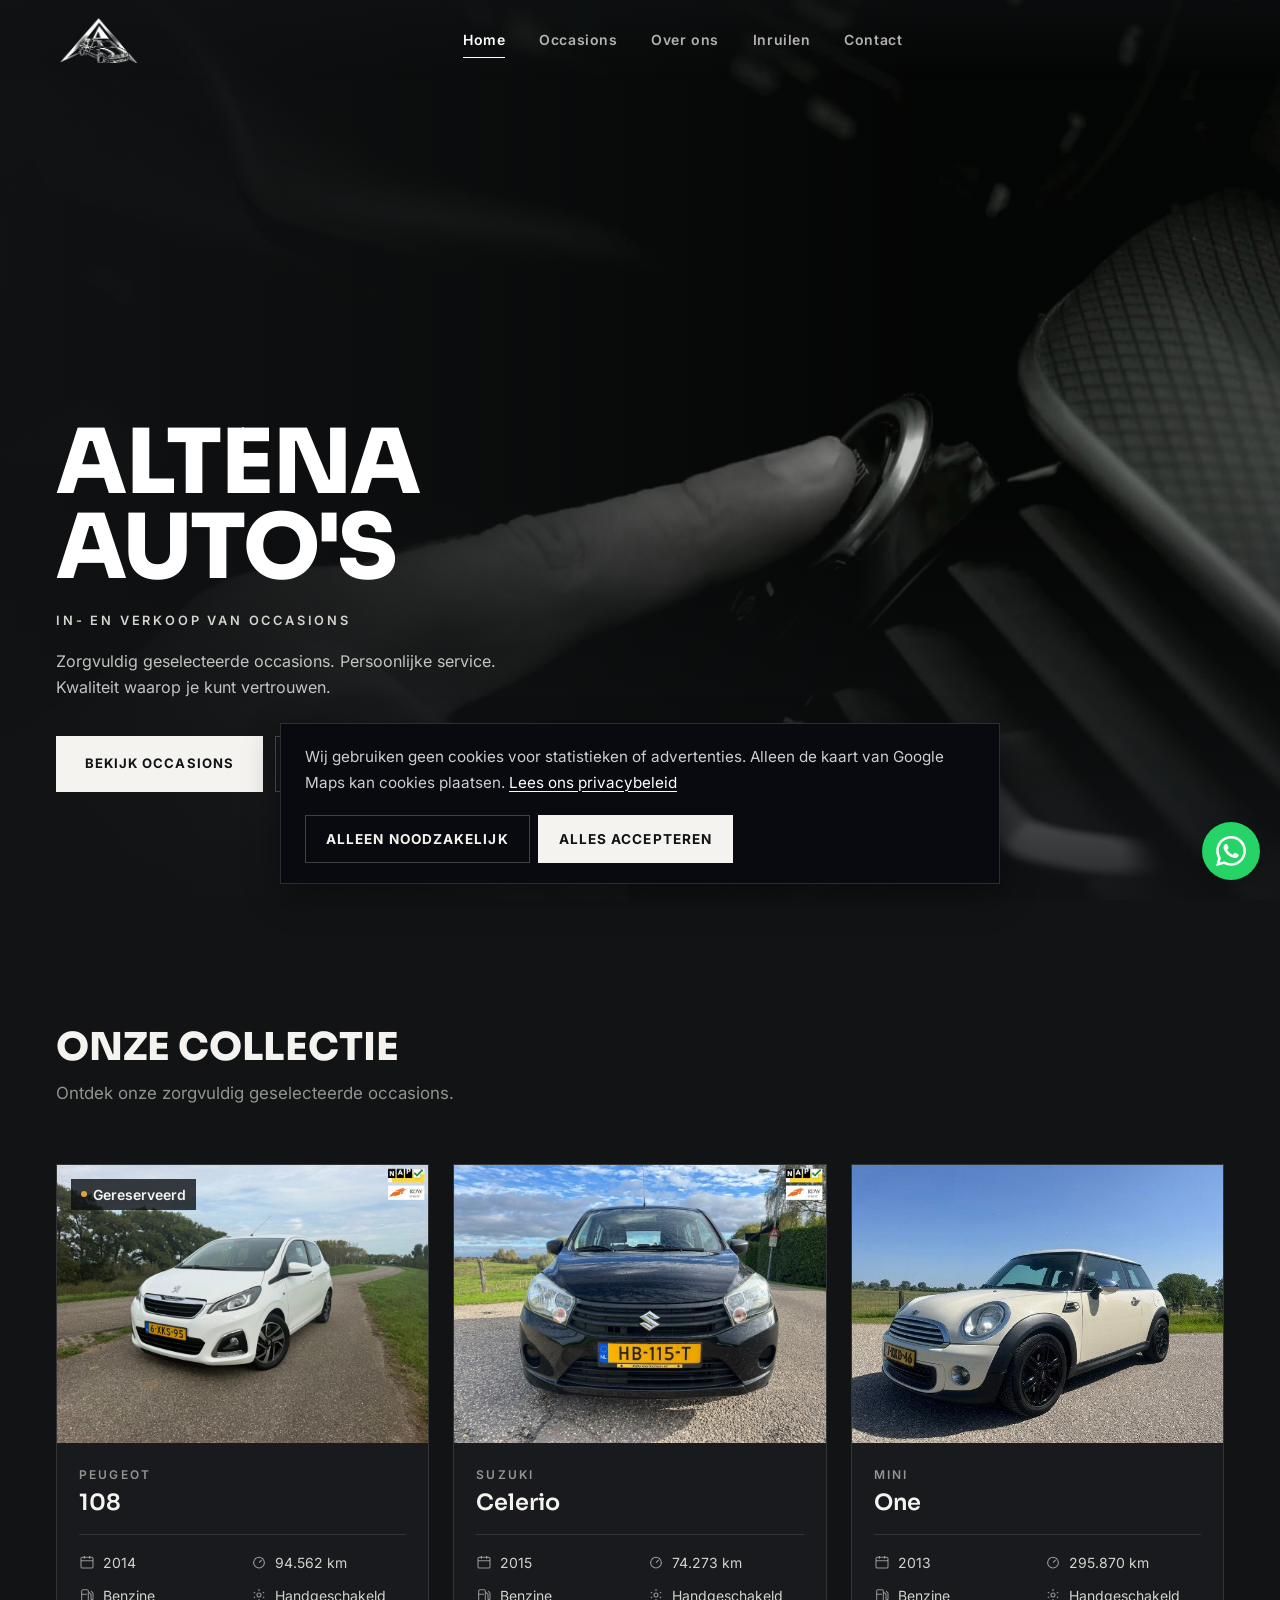
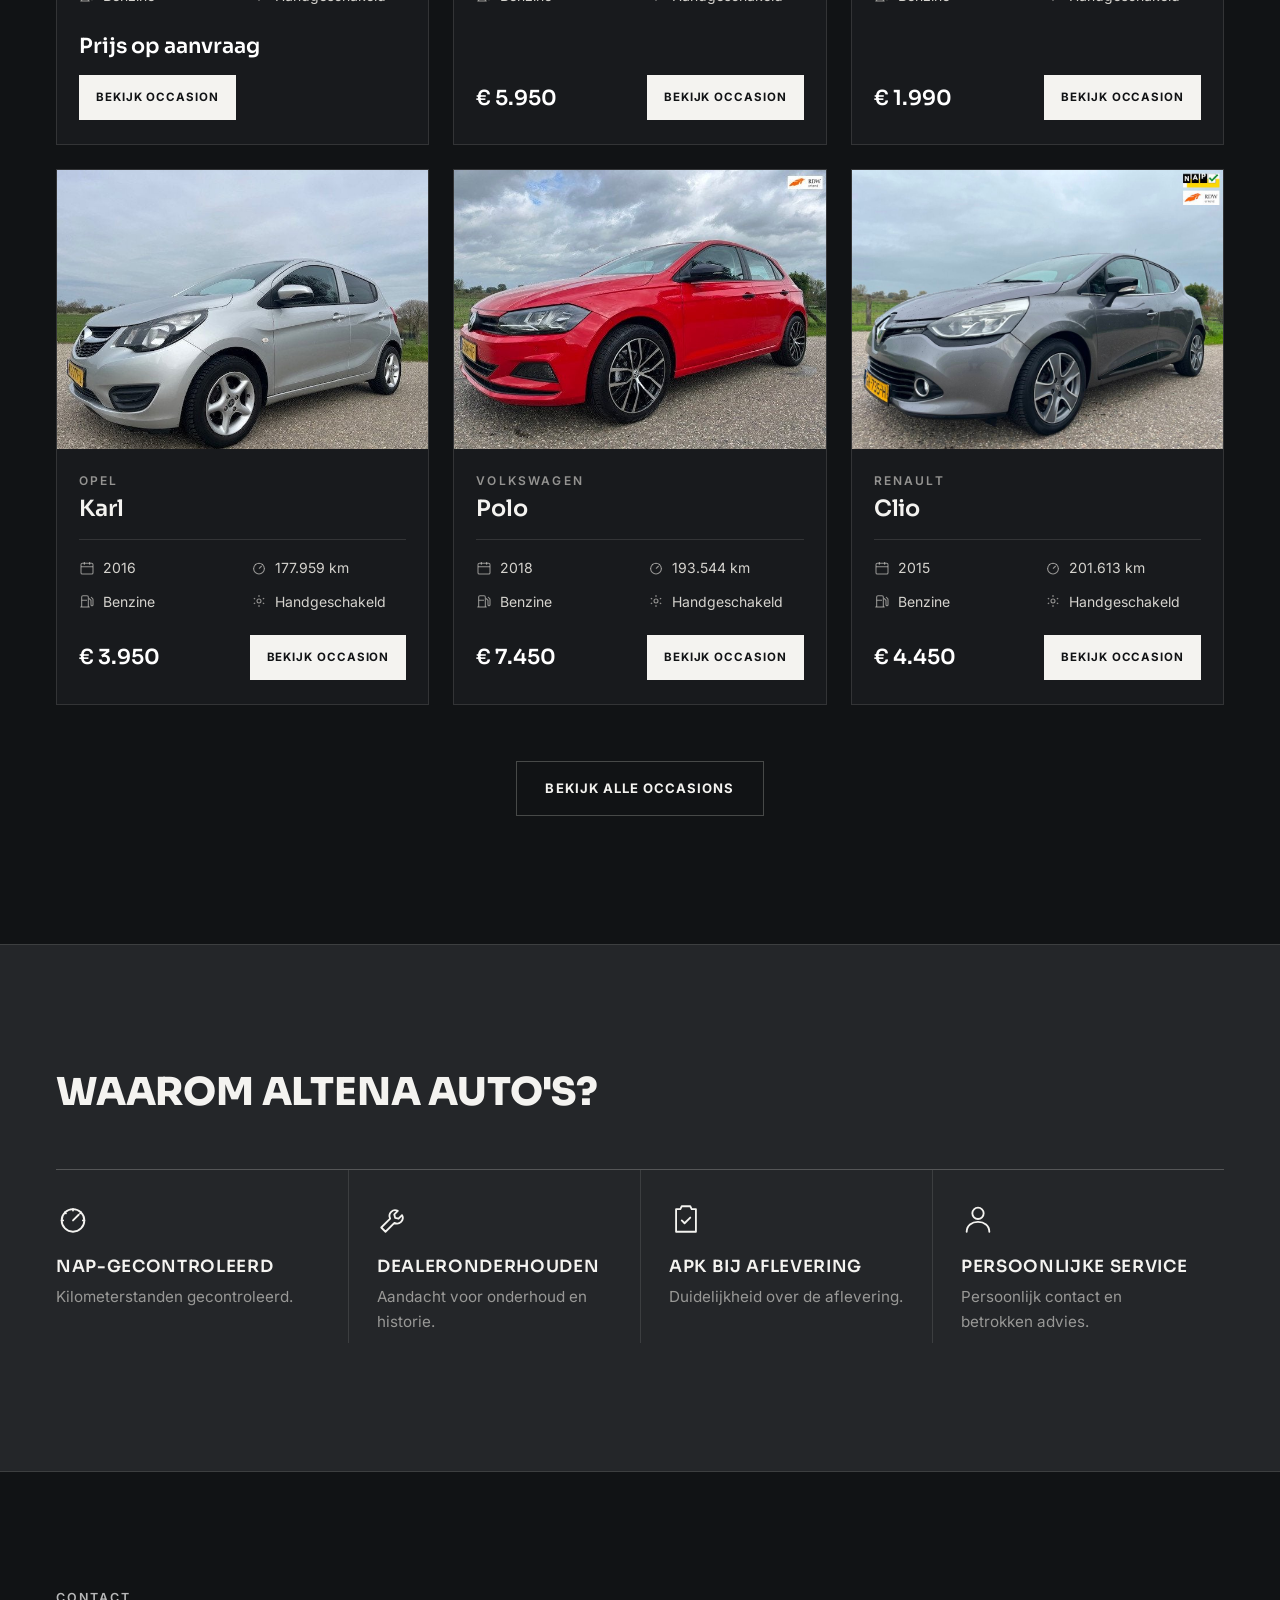
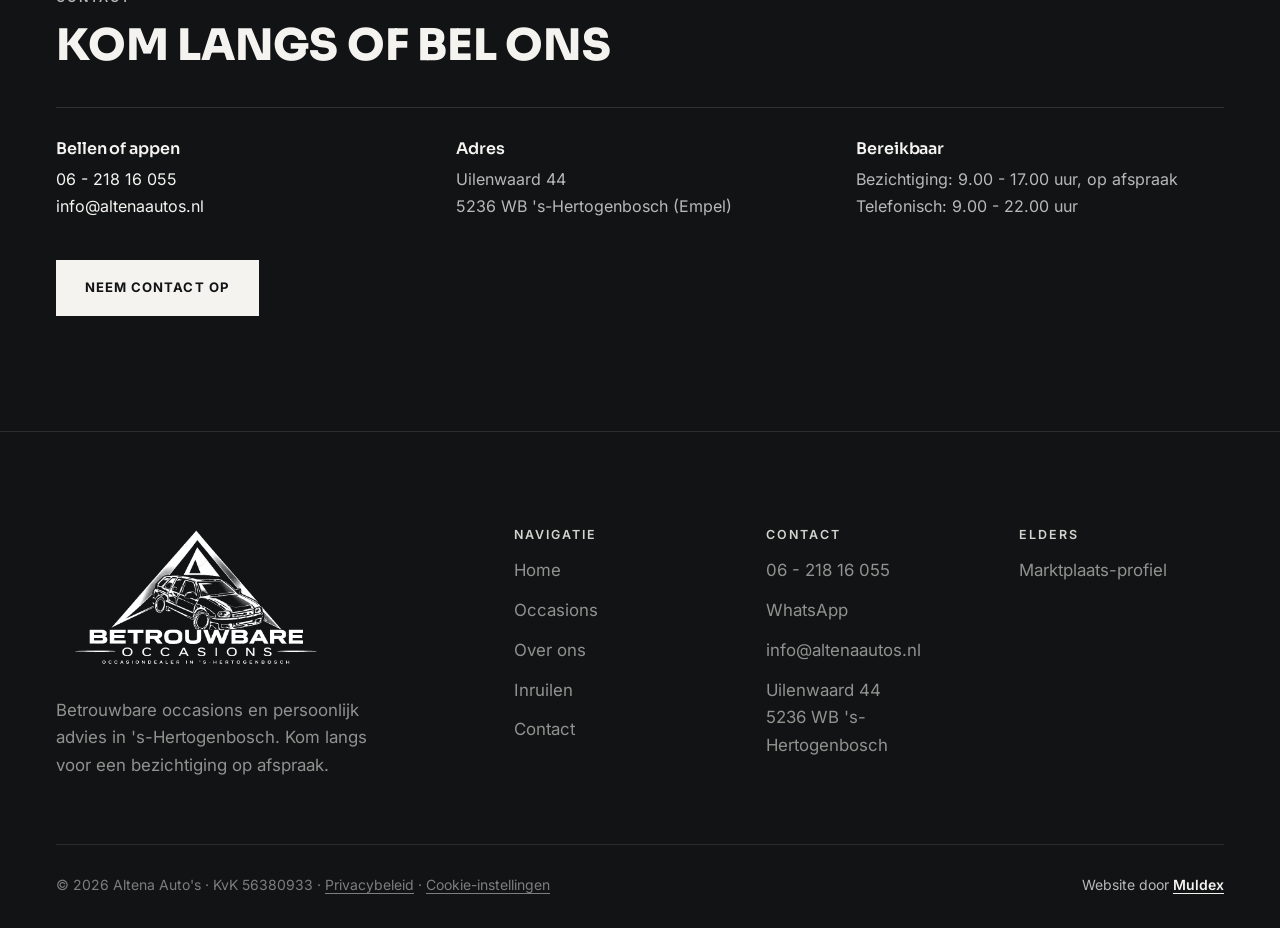
==== commit 0cbdbedb: "Redesign: nieuw kleurenpalet, Sora en Inter, transparante navigatie, nieuwe hero, collectiekaarten e" ====
--- a/index.html
+++ b/index.html
@@ -24,11 +24,11 @@
 <link rel="icon" type="image/png" href="/favicon-16.png" sizes="16x16">
 <link rel="apple-touch-icon" href="/apple-touch-icon.png">
 <link rel="manifest" href="/site.webmanifest">
-<meta name="theme-color" content="#090A0F">
+<meta name="theme-color" content="#111315">
 
 <!-- Fonts -->
-<link rel="preload" href="/fonts/archivo-variable.woff2" as="font" type="font/woff2" crossorigin>
-<link rel="preload" href="/fonts/sora-800.woff2" as="font" type="font/woff2" crossorigin>
+<link rel="preload" href="/fonts/inter-variable.woff2" as="font" type="font/woff2" crossorigin>
+<link rel="preload" href="/fonts/sora-variable.woff2" as="font" type="font/woff2" crossorigin>
 
 <link rel="stylesheet" href="css/style.css">
 
@@ -114,6 +114,7 @@
     <div class="container hero-content">
       <h1>Altena<br>Auto's</h1>
       <p class="hero-tagline">In- en verkoop van occasions</p>
+      <p class="hero-lead">Zorgvuldig geselecteerde occasions. Persoonlijke service. Kwaliteit waarop je kunt vertrouwen.</p>
       <div class="hero-ctas">
         <a href="occasions.html" class="btn btn-primary">Bekijk occasions</a>
         <a href="tel:+31621816055" class="btn btn-secondary">Bel 06 - 218 16 055</a>
@@ -121,35 +122,48 @@
     </div>
   </section>
 
-  <section id="occasions" class="home-stock" aria-labelledby="occasions-heading">
+  <section id="occasions" class="collection" aria-labelledby="occasions-heading">
     <div class="container">
-      <div class="home-head">
-        <div>
-          <p class="home-kicker">Actuele voorraad</p>
-          <h2 id="occasions-heading">Onze occasions</h2>
-        </div>
-        <a href="occasions.html" class="home-more">Alle occasions <span aria-hidden="true">→</span></a>
-      </div>
-      <div class="stagger-grid" id="home-occasion-grid">
+      <div class="section-intro">
+        <h2 id="occasions-heading">Onze collectie</h2>
+        <p>Ontdek onze zorgvuldig geselecteerde occasions.</p>
+      </div>
+      <div class="collection-grid" id="home-occasion-grid">
         <p>Occasions worden geladen…</p>
       </div>
-    </div>
-  </section>
-
-  <section class="home-why" aria-labelledby="why-heading">
-    <div class="container home-why-grid">
-      <div>
-        <p class="home-kicker">Waarom Altena Auto's</p>
-        <h2 id="why-heading">Persoonlijk geregeld</h2>
-        <p class="home-text">Al jarenlang een vertrouwd adres in en rond 's-Hertogenbosch. Veel klanten komen terug voor hun volgende auto. Geen verkooppraatjes, wel een auto waar je jaren plezier van hebt.</p>
-        <a href="over-ons.html" class="home-more">Over ons <span aria-hidden="true">→</span></a>
-      </div>
-      <ol class="home-points">
-        <li><span>01</span><div><h3>Persoonlijk advies</h3><p>We denken mee over welke auto bij jouw situatie past.</p></div></li>
-        <li><span>02</span><div><h3>Zorgvuldig geselecteerd</h3><p>Dealer onderhouden, met NAP en APK-gekeurd afgeleverd.</p></div></li>
-        <li><span>03</span><div><h3>Duidelijke informatie</h3><p>Complete specificaties en eerlijke prijzen.</p></div></li>
-        <li><span>04</span><div><h3>Inruilen mogelijk</h3><p>We nemen ook auto's, motoren, boten en caravans in. <a href="inruilen.html">Meer over inruilen</a></p></div></li>
-      </ol>
+      <div class="collection-more">
+        <a href="occasions.html" class="btn btn-outline">Bekijk alle occasions</a>
+      </div>
+    </div>
+  </section>
+
+  <section class="usp" aria-labelledby="why-heading">
+    <div class="container">
+      <div class="section-intro">
+        <h2 id="why-heading">Waarom Altena Auto's?</h2>
+      </div>
+      <ul class="usp-grid">
+        <li>
+          <svg viewBox="0 0 24 24" aria-hidden="true"><circle cx="12" cy="13" r="8"/><path d="M12 13l4-4M12 5v1M4 13h1M20 13h-1M6.3 7.3l.7.7M17.7 7.3l-.7.7"/></svg>
+          <h3>NAP-gecontroleerd</h3>
+          <p>Kilometerstanden gecontroleerd.</p>
+        </li>
+        <li>
+          <svg viewBox="0 0 24 24" aria-hidden="true"><path d="M14.7 6.3a4 4 0 0 0-5.4 5.4L3 18l3 3 6.3-6.3a4 4 0 0 0 5.4-5.4l-2.5 2.5-2.4-.6-.6-2.4z"/></svg>
+          <h3>Dealeronderhouden</h3>
+          <p>Aandacht voor onderhoud en historie.</p>
+        </li>
+        <li>
+          <svg viewBox="0 0 24 24" aria-hidden="true"><path d="M9 3h6l1 2h3v16H5V5h3z"/><path d="M9 13l2 2 4-4"/></svg>
+          <h3>APK bij aflevering</h3>
+          <p>Duidelijkheid over de aflevering.</p>
+        </li>
+        <li>
+          <svg viewBox="0 0 24 24" aria-hidden="true"><circle cx="12" cy="8" r="4"/><path d="M4 21c0-4.4 3.6-7 8-7s8 2.6 8 7"/></svg>
+          <h3>Persoonlijke service</h3>
+          <p>Persoonlijk contact en betrokken advies.</p>
+        </li>
+      </ul>
     </div>
   </section>
 
@@ -227,12 +241,38 @@
 <script src="js/main.js"></script>
 <script>
   document.getElementById("footer-year").textContent = new Date().getFullYear();
+  (function () {
+    const hero = document.querySelector(".hero");
+    if (!hero || !("IntersectionObserver" in window)) return;
+    new IntersectionObserver(function (e) { document.body.classList.toggle("hero-in-view", e[0].isIntersecting); }, { threshold: 0.35 }).observe(hero);
+  })();
+  function esc(s) { return String(s == null ? "" : s).replace(/[&<>"]/g, c => ({ "&": "&amp;", "<": "&lt;", ">": "&gt;", '"': "&quot;" }[c])); }
+  function collectionCard(v) {
+    const A = AltenaVehicles, sold = v.status === "verkocht", price = A.formatPrice(v);
+    const url = "occasions/" + v.slug + "/";
+    const img = v.images && v.images.length
+      ? '<img src="' + A.assetUrl(v.images[0]) + '" alt="' + esc(v.title) + '" loading="lazy" width="640" height="480">'
+      : '<div class="media-placeholder">' + A.icons.car + '<span>Foto\'s volgen binnenkort</span></div>';
+    const specs = [[A.icons.calendar, v.year], [A.icons.gauge, A.formatMileage(v)], [A.icons.fuel, v.fuel], [A.icons.gearbox, v.transmission]]
+      .filter(s => s[1]).map(s => '<li>' + s[0] + '<span>' + esc(s[1]) + '</span></li>').join("");
+    return '<article class="c-card reveal' + (sold ? ' is-sold' : '') + '">' +
+      '<a href="' + url + '" class="c-media" tabindex="-1" aria-hidden="true">' + A.statusBadge(v) + img + '</a>' +
+      '<div class="c-body">' +
+        '<p class="c-brand">' + esc(v.brand) + '</p>' +
+        '<h3 class="c-model"><a href="' + url + '">' + esc(v.model) + '</a></h3>' +
+        '<ul class="c-specs">' + specs + '</ul>' +
+        '<div class="c-foot">' +
+          '<p class="c-price">' + (sold ? 'Verkocht' : price ? price : 'Prijs op aanvraag') + '</p>' +
+          '<a href="' + url + '" class="btn btn-primary c-btn">Bekijk occasion</a>' +
+        '</div>' +
+      '</div></article>';
+  }
   (async function () {
     const grid = document.getElementById("home-occasion-grid");
     try {
       const vehicles = await AltenaVehicles.loadVehicles();
       const featured = vehicles.filter(v => v.status !== "verkocht").slice(0, 6);
-      grid.innerHTML = (featured.length ? featured : vehicles).map(v => AltenaVehicles.occasionCardHTML(v)).join("");
+      grid.innerHTML = (featured.length ? featured : vehicles.slice(0, 6)).map(collectionCard).join("");
     } catch (e) {
       grid.innerHTML = '<p class="text-center">Voorraad kon niet worden geladen. <a href="occasions.html">Bekijk de occasionpagina</a>.</p>';
       console.error(e);
--- a/css/style.css
+++ b/css/style.css
@@ -1225,3 +1225,187 @@
 @font-face { font-family: "Sora"; src: url("../fonts/sora-800.woff2") format("woff2"); font-weight: 800; font-style: normal; font-display: swap; }
 .hero h1 { font-family: "Sora", "Archivo", sans-serif; font-weight: 800; font-stretch: 100%; letter-spacing: -0.01em; -webkit-text-stroke: 0; }
 @media (max-width: 640px) { .hero h1 { font-size: min(18vw, 4.8rem); } }
+
+/* =========================================================
+   REDESIGN 2026: minimalistisch, sportief, premium
+   Zwart #111315 / Antraciet #242629 / Lichtgrijs #D5D3CE
+   Off-white #F4F3F0 / Wit #FFFFFF
+   Sora (titels) / Inter (tekst)
+   ========================================================= */
+@font-face { font-family: "Inter"; src: url("../fonts/inter-variable.woff2") format("woff2"); font-weight: 100 900; font-style: normal; font-display: swap; }
+@font-face { font-family: "Sora"; src: url("../fonts/sora-variable.woff2") format("woff2"); font-weight: 100 800; font-style: normal; font-display: swap; }
+
+:root {
+  --aa-black: #111315;
+  --aa-anthracite: #242629;
+  --aa-light: #D5D3CE;
+  --aa-offwhite: #F4F3F0;
+  --aa-white: #FFFFFF;
+  --aa-line: rgba(213, 211, 206, 0.14);
+  --aa-line-strong: rgba(213, 211, 206, 0.28);
+  --aa-muted: rgba(213, 211, 206, 0.66);
+
+  --font-display: "Sora", "Segoe UI", Arial, sans-serif;
+  --font-body: "Inter", "Segoe UI", Arial, sans-serif;
+  --font-serif: var(--font-body);
+  --font-mono: var(--font-body);
+
+  --soft-white: var(--aa-offwhite);
+  --color-white: var(--aa-offwhite);
+  --color-text: var(--aa-light);
+  --color-text-muted: var(--aa-muted);
+  --color-line: var(--aa-line);
+  --surface-1: #181A1D;
+  --surface-2: var(--aa-anthracite);
+  --color-gray-50: var(--aa-black);
+  --color-gray-100: #181A1D;
+  --color-gray-200: #33363A;
+  --color-gray-300: #3F4246;
+  --header-h: 80px;
+}
+
+/* Basis */
+html, body { background: var(--aa-black); color: var(--aa-light); }
+body { font-family: var(--font-body); font-weight: 400; font-size: 1rem; line-height: 1.65; font-stretch: 100%; -webkit-font-smoothing: antialiased; }
+p { color: var(--aa-muted); }
+section, .section-gray, .home-contact, .site-footer, .page-hero, .section-dark { background-color: var(--aa-black); }
+.section-gray { background-color: #181A1D; }
+
+/* Typografie */
+h1, h2, h3, h4, h5, .big-title, .logo-text, .occasion-card h3, .stagger-grid .card-body h3 {
+  font-family: var(--font-display); font-stretch: 100%; -webkit-text-stroke: 0; color: var(--aa-offwhite);
+}
+h1, .big-title { font-weight: 800; text-transform: uppercase; letter-spacing: -0.01em; line-height: 0.98; }
+h2 { font-weight: 800; text-transform: uppercase; letter-spacing: -0.005em; line-height: 1.04; font-size: clamp(1.8rem, 3vw, 2.75rem); }
+h3, h4 { font-weight: 600; text-transform: none; letter-spacing: -0.005em; }
+.page-hero h1 { font-size: clamp(2.3rem, 4.6vw, 4rem); }
+.eyebrow, .home-kicker { font-family: var(--font-body); font-stretch: 100%; font-weight: 600; letter-spacing: 0.16em; font-size: 0.78rem; color: var(--aa-muted); }
+
+/* Knoppen */
+.btn { font-family: var(--font-body); font-weight: 700; font-stretch: 100%; text-transform: uppercase; letter-spacing: 0.08em; font-size: 0.82rem; border-radius: 0; padding: 16px 28px; transition: background-color .2s, color .2s, border-color .2s; }
+.btn-primary, .hero .btn-primary, .page-hero .btn-primary, .section-dark .btn-primary, .cta-band .btn-primary,
+.site-header .btn-primary, .mobile-cta-bar .btn-primary, .home-contact .btn-primary, .cookie-banner .btn-primary { background: var(--aa-offwhite); color: var(--aa-black); border: 1px solid var(--aa-offwhite); }
+.btn-primary:hover, .hero .btn-primary:hover, .home-contact .btn-primary:hover, .mobile-cta-bar .btn-primary:hover, .cookie-banner .btn-primary:hover { background: var(--aa-white); border-color: var(--aa-white); color: var(--aa-black); }
+.btn-outline, .btn-secondary, .mobile-cta-bar .btn-outline { background: transparent; color: var(--aa-offwhite); border: 1px solid var(--aa-line-strong); }
+.btn-outline:hover, .btn-secondary:hover, .mobile-cta-bar .btn-outline:hover { background: rgba(244,243,240,0.08); border-color: var(--aa-offwhite); color: var(--aa-white); }
+
+/* Navigatie: transparant over de hero, donker bij scrollen */
+.site-header { height: var(--header-h); background: linear-gradient(180deg, rgba(17,19,21,0.55) 0%, rgba(17,19,21,0) 100%); box-shadow: none; transition: background-color .3s, box-shadow .3s; }
+.site-header.scrolled { background: rgba(17,19,21,0.92); -webkit-backdrop-filter: blur(10px); backdrop-filter: blur(10px); box-shadow: 0 1px 0 var(--aa-line); }
+.site-header .logo .logo-mark { height: 46px; }
+.header-actions > a.btn { display: none; }
+.main-nav { gap: 6px; }
+.main-nav a { font-family: var(--font-body); font-weight: 600; font-size: 0.875rem; letter-spacing: 0.04em; text-transform: none; padding: 8px 14px; color: rgba(244,243,240,0.72); }
+.main-nav a:hover, .main-nav a[aria-current="page"] { color: var(--aa-white); }
+.main-nav a[aria-current="page"]::after { content: ""; position: absolute; left: 14px; right: 14px; bottom: 2px; height: 1px; background: currentColor; }
+@media (max-width: 980px) {
+  .site-header .logo .logo-mark { height: 38px; }
+  .main-nav { background: var(--aa-black); padding: calc(var(--header-h) + 24px) 24px 24px; }
+  .main-nav a { font-family: var(--font-display); font-weight: 600; font-size: 1.6rem; letter-spacing: 0; padding: 18px 0; border-bottom: 1px solid var(--aa-line); }
+  .main-nav a[aria-current="page"]::after { display: none; }
+  .mobile-cta-bar { background: rgba(17,19,21,0.94); border: 1px solid var(--aa-line); border-radius: 0; transition: transform .3s, opacity .3s; }
+  .mobile-cta-bar .btn { font-size: 0.78rem; letter-spacing: 0.06em; padding: 14px 10px; white-space: nowrap; }
+  body.hero-in-view .mobile-cta-bar { transform: translateY(140%); opacity: 0; pointer-events: none; }
+}
+
+/* Hero */
+.hero { min-height: 100vh; min-height: 100svh; align-items: flex-end; padding: calc(var(--header-h) + 40px) 0 clamp(56px, 12vh, 120px); }
+.hero::after { content: ""; position: absolute; inset: 0; z-index: 0; pointer-events: none;
+  background:
+    linear-gradient(90deg, rgba(17,19,21,0.88) 0%, rgba(17,19,21,0.55) 38%, rgba(17,19,21,0.05) 72%),
+    linear-gradient(0deg, rgba(17,19,21,0.9) 0%, rgba(17,19,21,0) 45%),
+    rgba(17,19,21,0.18); }
+.hero .hero-content { position: relative; z-index: 1; max-width: var(--container-w); }
+.hero h1 { font-family: "Sora", sans-serif; font-weight: 800; -webkit-text-stroke: 0; letter-spacing: -0.015em; line-height: 0.95;
+  font-size: clamp(3rem, 7vw, 6.5rem); color: var(--aa-white); margin: 0 0 20px; }
+.hero-tagline { font-family: var(--font-body); font-stretch: 100%; font-weight: 600; text-transform: uppercase; letter-spacing: 0.22em;
+  font-size: clamp(0.8rem, 1vw, 0.95rem); color: var(--aa-light); margin: 0 0 18px; }
+.hero-lead { max-width: 30rem; font-size: clamp(1rem, 1.2vw, 1.125rem); line-height: 1.6; color: rgba(244,243,240,0.78); margin: 0 0 36px; }
+.hero .hero-ctas { display: flex; flex-wrap: wrap; gap: 12px; }
+@media (max-width: 980px) {
+  .hero .hero-ctas { display: flex; }
+  .hero h1 { margin-bottom: 16px; }
+  .hero-tagline { margin: 0 0 14px; letter-spacing: 0.18em; }
+}
+@media (max-width: 640px) {
+  .hero { padding-bottom: 40px; }
+  .hero h1 { font-size: min(16vw, 4.4rem); }
+  .hero-lead { margin-bottom: 28px; }
+  .hero .hero-ctas { flex-direction: column; }
+  .hero .hero-ctas .btn { width: 100%; justify-content: center; text-align: center; }
+}
+
+/* Sectie-intro */
+.section-intro { margin: 0 0 clamp(32px, 5vw, 56px); max-width: 40rem; }
+.section-intro h2 { margin: 0 0 12px; }
+.section-intro p { font-size: 1.05rem; margin: 0; }
+
+/* Collectie (homepage) */
+.collection { padding: clamp(72px, 10vw, 128px) 0; background: var(--aa-black); }
+.collection-grid { display: grid; grid-template-columns: repeat(3, minmax(0, 1fr)); gap: 24px; }
+.collection-grid > p { color: var(--aa-muted); }
+.c-card { display: flex; flex-direction: column; background: #181A1D; border: 1px solid var(--aa-line); transition: border-color .25s, transform .25s; min-width: 0; }
+.c-card:hover { border-color: var(--aa-line-strong); transform: translateY(-3px); }
+.c-media { position: relative; display: block; aspect-ratio: 4 / 3; overflow: hidden; background: var(--aa-anthracite); }
+.c-media img { width: 100%; height: 100%; object-fit: cover; transition: transform .6s cubic-bezier(.2,.8,.2,1); }
+.c-card:hover .c-media img { transform: scale(1.04); }
+.c-media .badge { position: absolute; top: 14px; left: 14px; z-index: 1; }
+.c-media .media-placeholder { height: 100%; display: flex; flex-direction: column; align-items: center; justify-content: center; gap: 8px; color: var(--aa-muted); }
+.c-media .media-placeholder svg { width: 40px; height: 40px; }
+.c-card.is-sold .c-media img { filter: grayscale(1) brightness(0.6); }
+.c-body { display: flex; flex-direction: column; flex: 1; padding: 22px 22px 24px; }
+.c-brand { font-size: 0.75rem; font-weight: 600; letter-spacing: 0.18em; text-transform: uppercase; color: var(--aa-muted); margin: 0 0 4px; }
+.c-model { font-family: var(--font-display); font-weight: 600; font-size: 1.4rem; line-height: 1.2; margin: 0 0 18px; color: var(--aa-offwhite); }
+.c-model a { color: inherit; }
+.c-specs { list-style: none; display: grid; grid-template-columns: 1fr 1fr; gap: 10px 16px; margin: 0 0 22px; padding: 16px 0 0; border-top: 1px solid var(--aa-line); }
+.c-specs li { display: flex; align-items: center; gap: 8px; font-size: 0.875rem; color: var(--aa-light); min-width: 0; }
+.c-specs li span { overflow: hidden; text-overflow: ellipsis; white-space: nowrap; }
+.c-specs svg { width: 16px; height: 16px; flex-shrink: 0; color: var(--aa-muted); stroke-width: 1.6; }
+.c-foot { margin-top: auto; display: flex; align-items: center; justify-content: space-between; gap: 12px; flex-wrap: wrap; }
+.c-price { font-family: var(--font-display); font-weight: 600; font-size: 1.3rem; color: var(--aa-white); margin: 0; }
+.c-card.is-sold .c-price { color: var(--aa-muted); }
+.c-btn { padding: 12px 16px; font-size: 0.72rem; }
+.collection-more { margin-top: clamp(40px, 5vw, 56px); display: flex; justify-content: center; }
+@media (max-width: 1040px) { .collection-grid { grid-template-columns: repeat(2, minmax(0, 1fr)); } }
+@media (max-width: 640px) {
+  .collection-grid { grid-template-columns: minmax(0, 1fr); gap: 16px; }
+  .c-body { padding: 18px 18px 20px; }
+  .collection-more .btn { width: 100%; text-align: center; justify-content: center; }
+}
+
+/* Waarom Altena Auto's */
+.usp { padding: clamp(72px, 10vw, 128px) 0; background: var(--aa-anthracite); border-top: 1px solid var(--aa-line); border-bottom: 1px solid var(--aa-line); }
+.usp-grid { list-style: none; display: grid; grid-template-columns: repeat(4, minmax(0, 1fr)); gap: 0; margin: 0; padding: 0; border-top: 1px solid var(--aa-line-strong); }
+.usp-grid li { padding: 32px 28px 8px 0; }
+.usp-grid li + li { padding-left: 28px; border-left: 1px solid var(--aa-line); }
+.usp-grid svg { width: 34px; height: 34px; fill: none; stroke: var(--aa-offwhite); stroke-width: 1.3; stroke-linecap: round; stroke-linejoin: round; margin-bottom: 22px; }
+.usp-grid h3 { font-family: var(--font-display); font-weight: 600; font-size: 1.05rem; text-transform: uppercase; letter-spacing: 0.04em; color: var(--aa-offwhite); margin: 0 0 8px; }
+.usp-grid p { font-size: 0.95rem; margin: 0; }
+@media (max-width: 900px) {
+  .usp-grid { grid-template-columns: 1fr 1fr; }
+  .usp-grid li { padding: 28px 20px 28px 0; }
+  .usp-grid li:nth-child(odd) { padding-left: 0; border-left: 0; }
+  .usp-grid li:nth-child(even) { padding-left: 20px; }
+  .usp-grid li:nth-child(n+3) { border-top: 1px solid var(--aa-line); }
+}
+@media (max-width: 520px) {
+  .usp-grid { grid-template-columns: 1fr; }
+  .usp-grid li, .usp-grid li:nth-child(even) { padding: 24px 0; border-left: 0; }
+  .usp-grid li + li { border-top: 1px solid var(--aa-line); }
+  .usp-grid svg { margin-bottom: 14px; }
+}
+
+/* Contact op de homepage */
+.home-contact { background: var(--aa-black); }
+.home-contact h3 { font-family: var(--font-display); font-weight: 600; }
+
+/* Bestaande occasion-kaarten (voorraadpagina) in dezelfde stijl */
+.occasion-card .card-body .brand { font-family: var(--font-body); font-weight: 600; letter-spacing: 0.16em; }
+.occasion-card h3 { font-weight: 600; text-transform: none; }
+.card-price { font-family: var(--font-display); font-weight: 600; }
+.badge { font-family: var(--font-body); font-weight: 600; border-radius: 0; }
+
+/* Footer */
+.site-footer { border-top: 1px solid var(--aa-line); }
+.footer-col h4 { font-family: var(--font-body); font-weight: 600; text-transform: uppercase; letter-spacing: 0.16em; font-size: 0.78rem; color: var(--aa-light); }
+.c-specs li span { white-space: normal; overflow: visible; overflow-wrap: anywhere; }
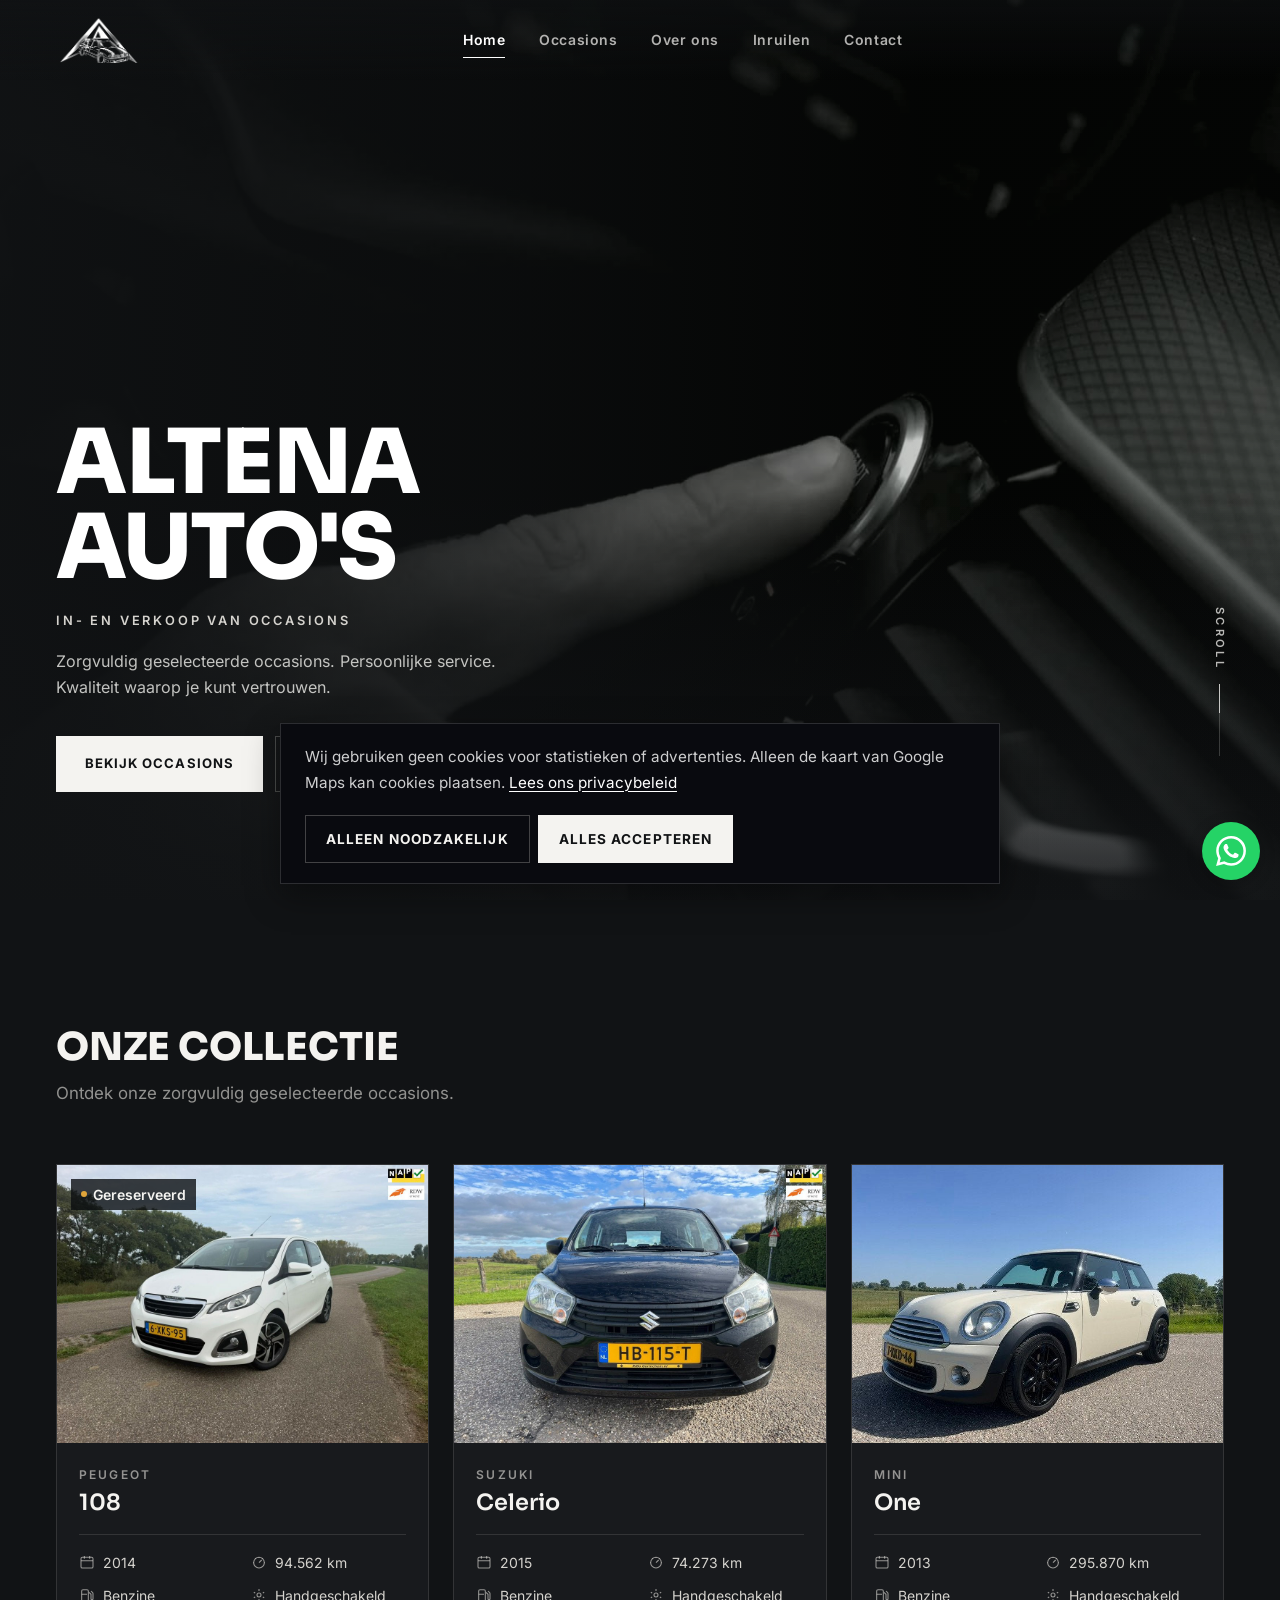
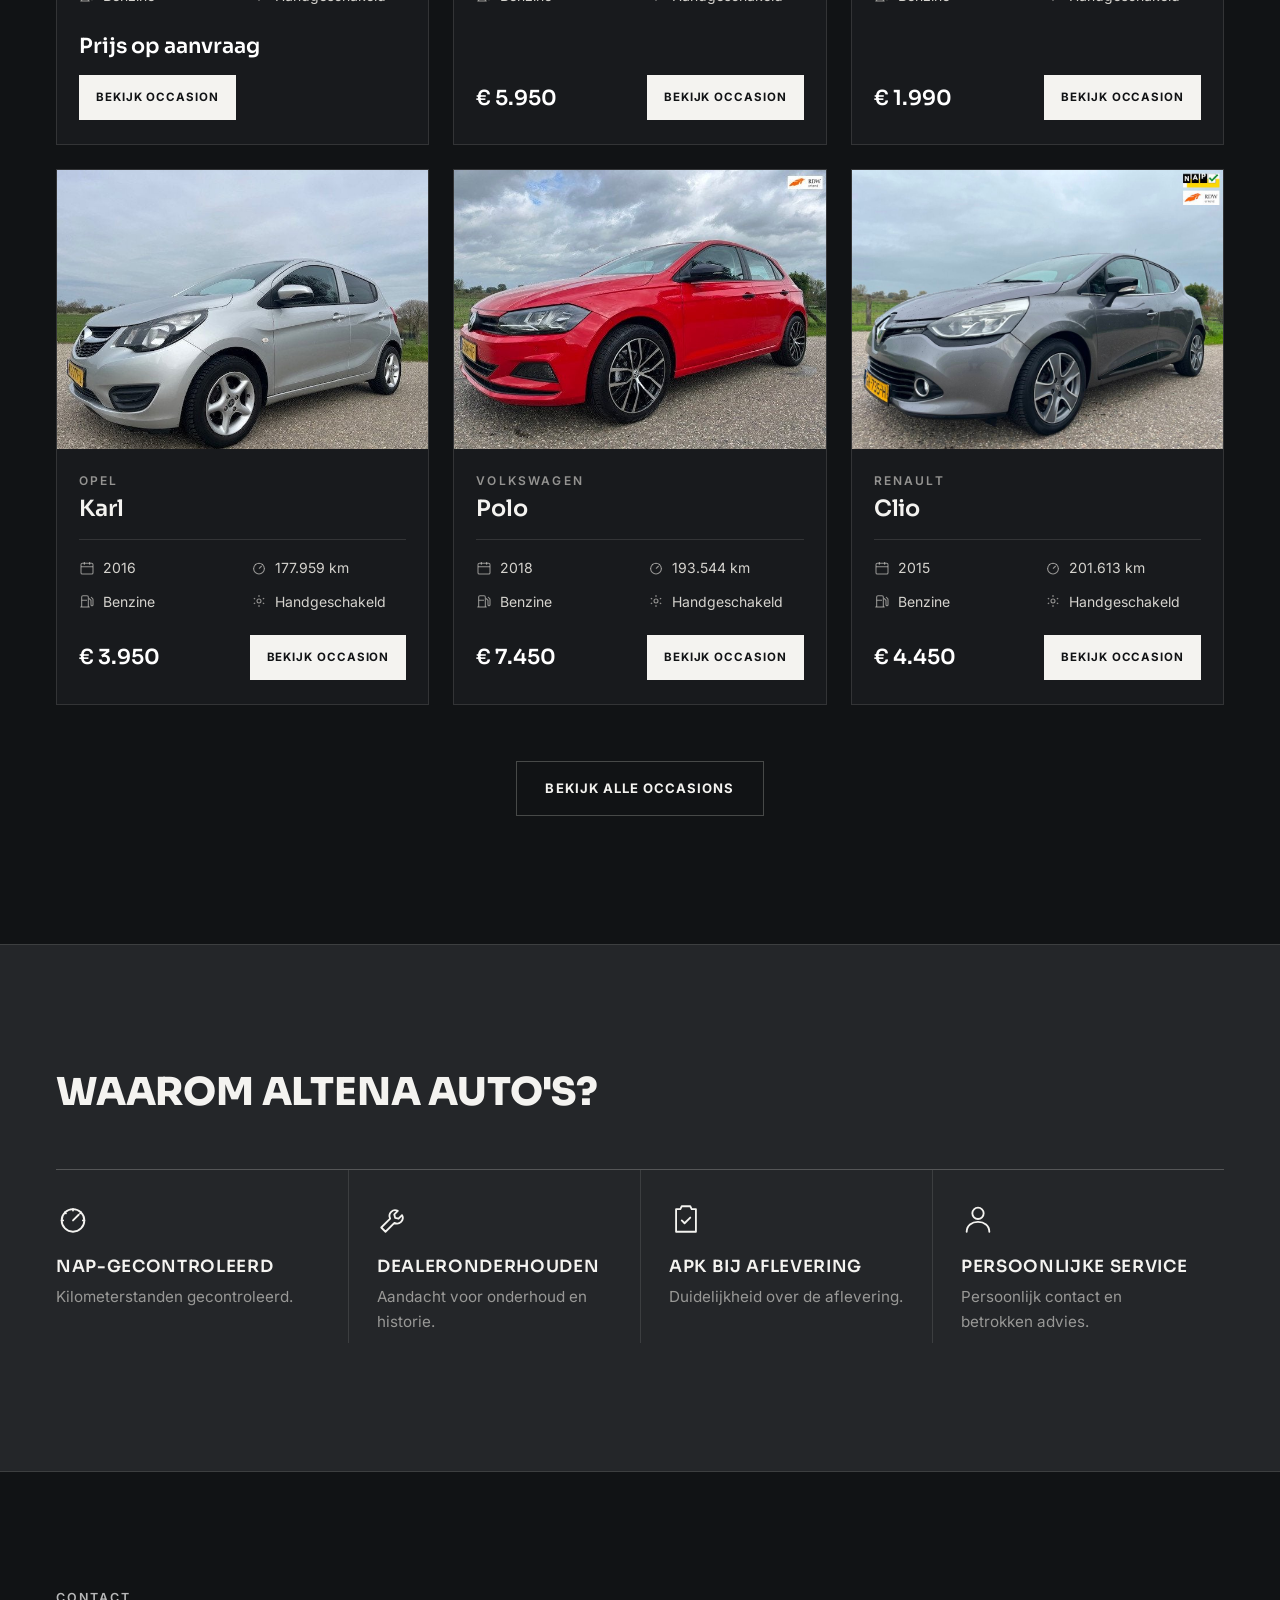
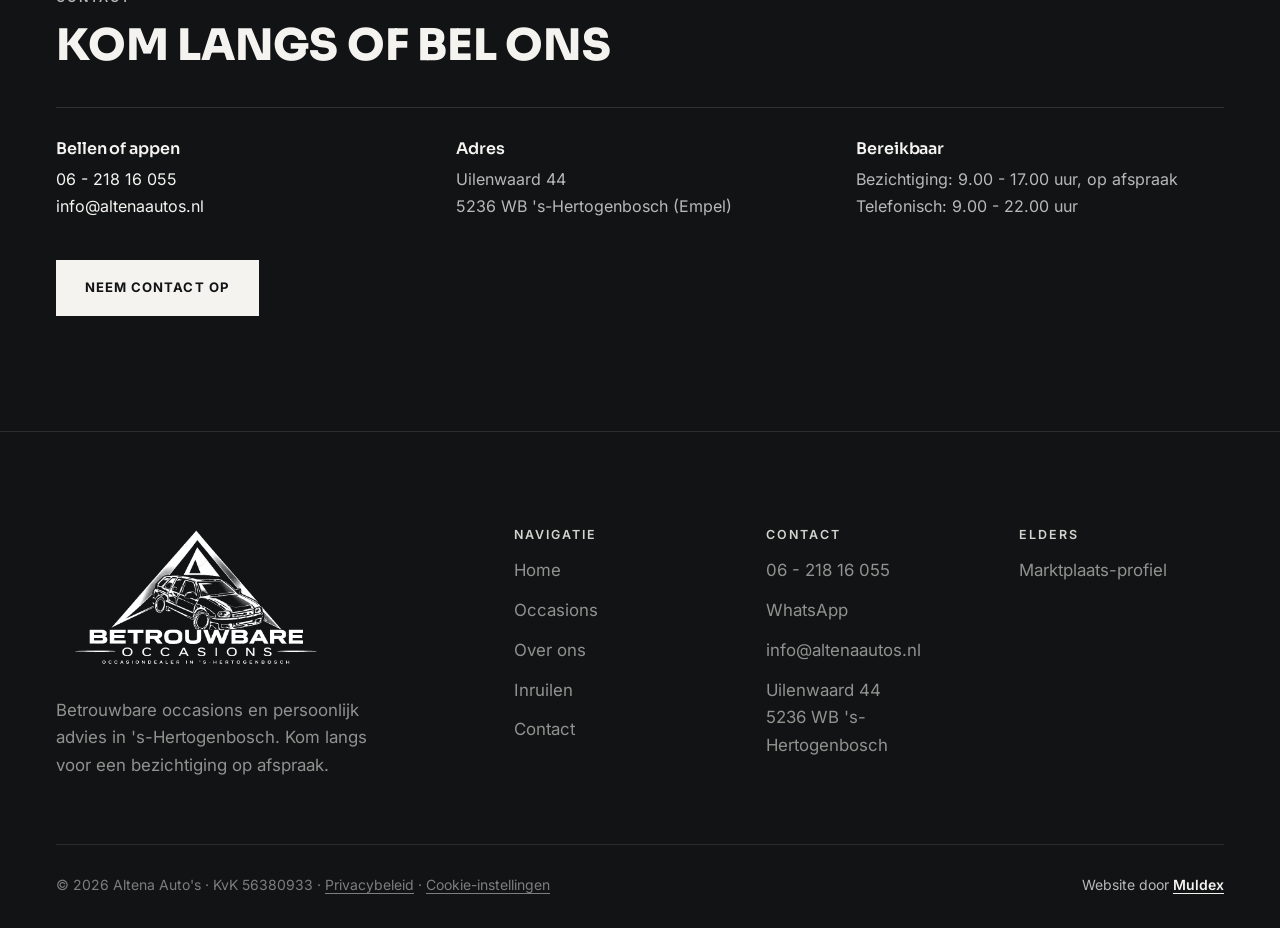
==== commit 0d27dcc3: "Hero: scroll-down animatie rechts Co-Authored-By: Claude Opus 5.5 <noreply@anthropic.com>" ====
--- a/index.html
+++ b/index.html
@@ -120,6 +120,7 @@
         <a href="tel:+31621816055" class="btn btn-secondary">Bel 06 - 218 16 055</a>
       </div>
     </div>
+    <a href="#occasions" class="scroll-cue" aria-label="Scroll naar de collectie"><span class="scroll-cue-label">Scroll</span><span class="scroll-cue-line" aria-hidden="true"></span></a>
   </section>
 
   <section id="occasions" class="collection" aria-labelledby="occasions-heading">
--- a/css/style.css
+++ b/css/style.css
@@ -1409,3 +1409,26 @@
 .site-footer { border-top: 1px solid var(--aa-line); }
 .footer-col h4 { font-family: var(--font-body); font-weight: 600; text-transform: uppercase; letter-spacing: 0.16em; font-size: 0.78rem; color: var(--aa-light); }
 .c-specs li span { white-space: normal; overflow: visible; overflow-wrap: anywhere; }
+
+/* Scroll-indicator rechtsonder in de hero */
+.scroll-cue {
+  position: absolute; z-index: 2; right: clamp(28px, 4vw, 56px); bottom: clamp(120px, 16vh, 160px);
+  display: flex; flex-direction: column; align-items: center; gap: 14px;
+  color: rgba(244,243,240,0.75); transition: color .2s;
+}
+.scroll-cue:hover { color: var(--aa-white); }
+.scroll-cue-label {
+  writing-mode: vertical-rl; font-family: var(--font-body); font-weight: 600; font-size: 0.7rem;
+  letter-spacing: 0.3em; text-transform: uppercase;
+}
+.scroll-cue-line { position: relative; width: 1px; height: 72px; background: rgba(244,243,240,0.2); overflow: hidden; }
+.scroll-cue-line::after {
+  content: ""; position: absolute; left: 0; top: 0; width: 1px; height: 40%;
+  background: currentColor; animation: scroll-cue 2s cubic-bezier(.65,0,.35,1) infinite;
+}
+@keyframes scroll-cue {
+  0% { transform: translateY(-100%); }
+  100% { transform: translateY(260%); }
+}
+@media (prefers-reduced-motion: reduce) { .scroll-cue-line::after { animation: none; top: 30%; } }
+@media (max-width: 640px) { .scroll-cue { right: 16px; bottom: auto; top: 26%; gap: 10px; } .scroll-cue-line { height: 56px; } }
